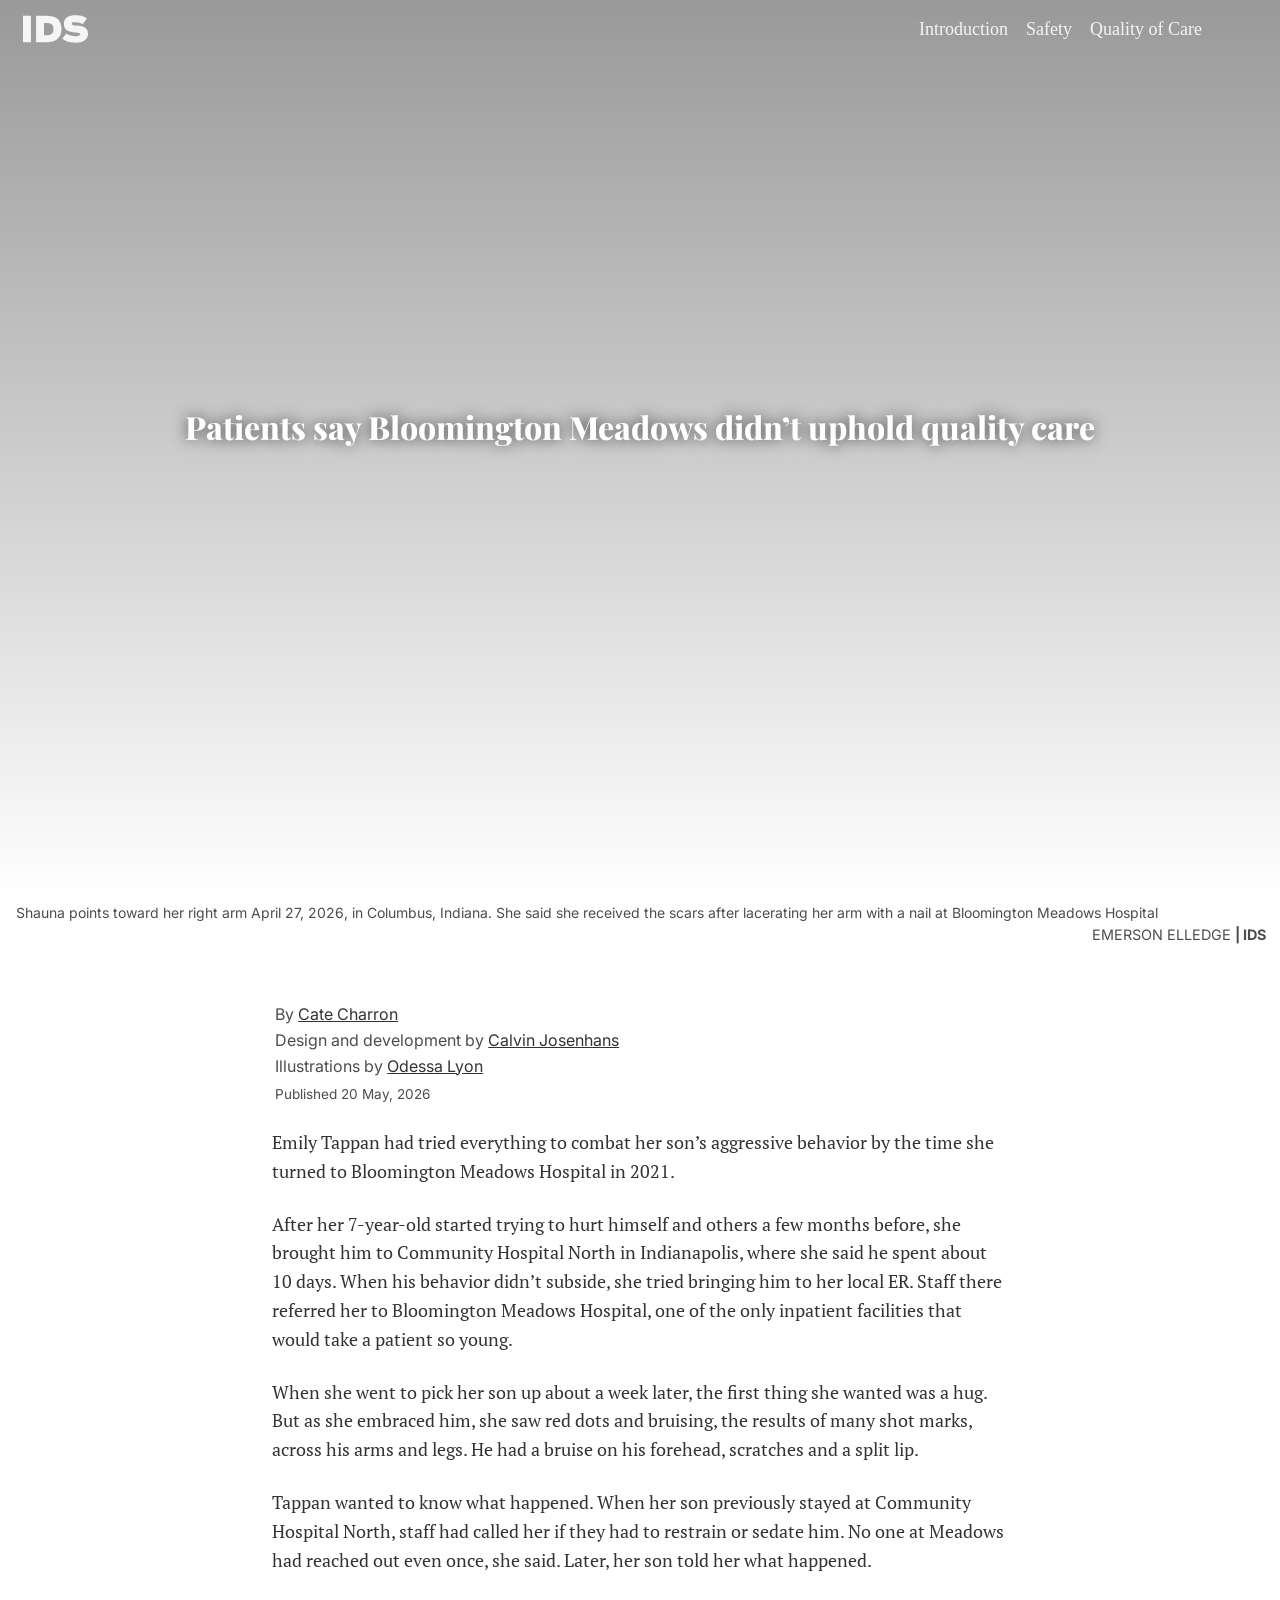
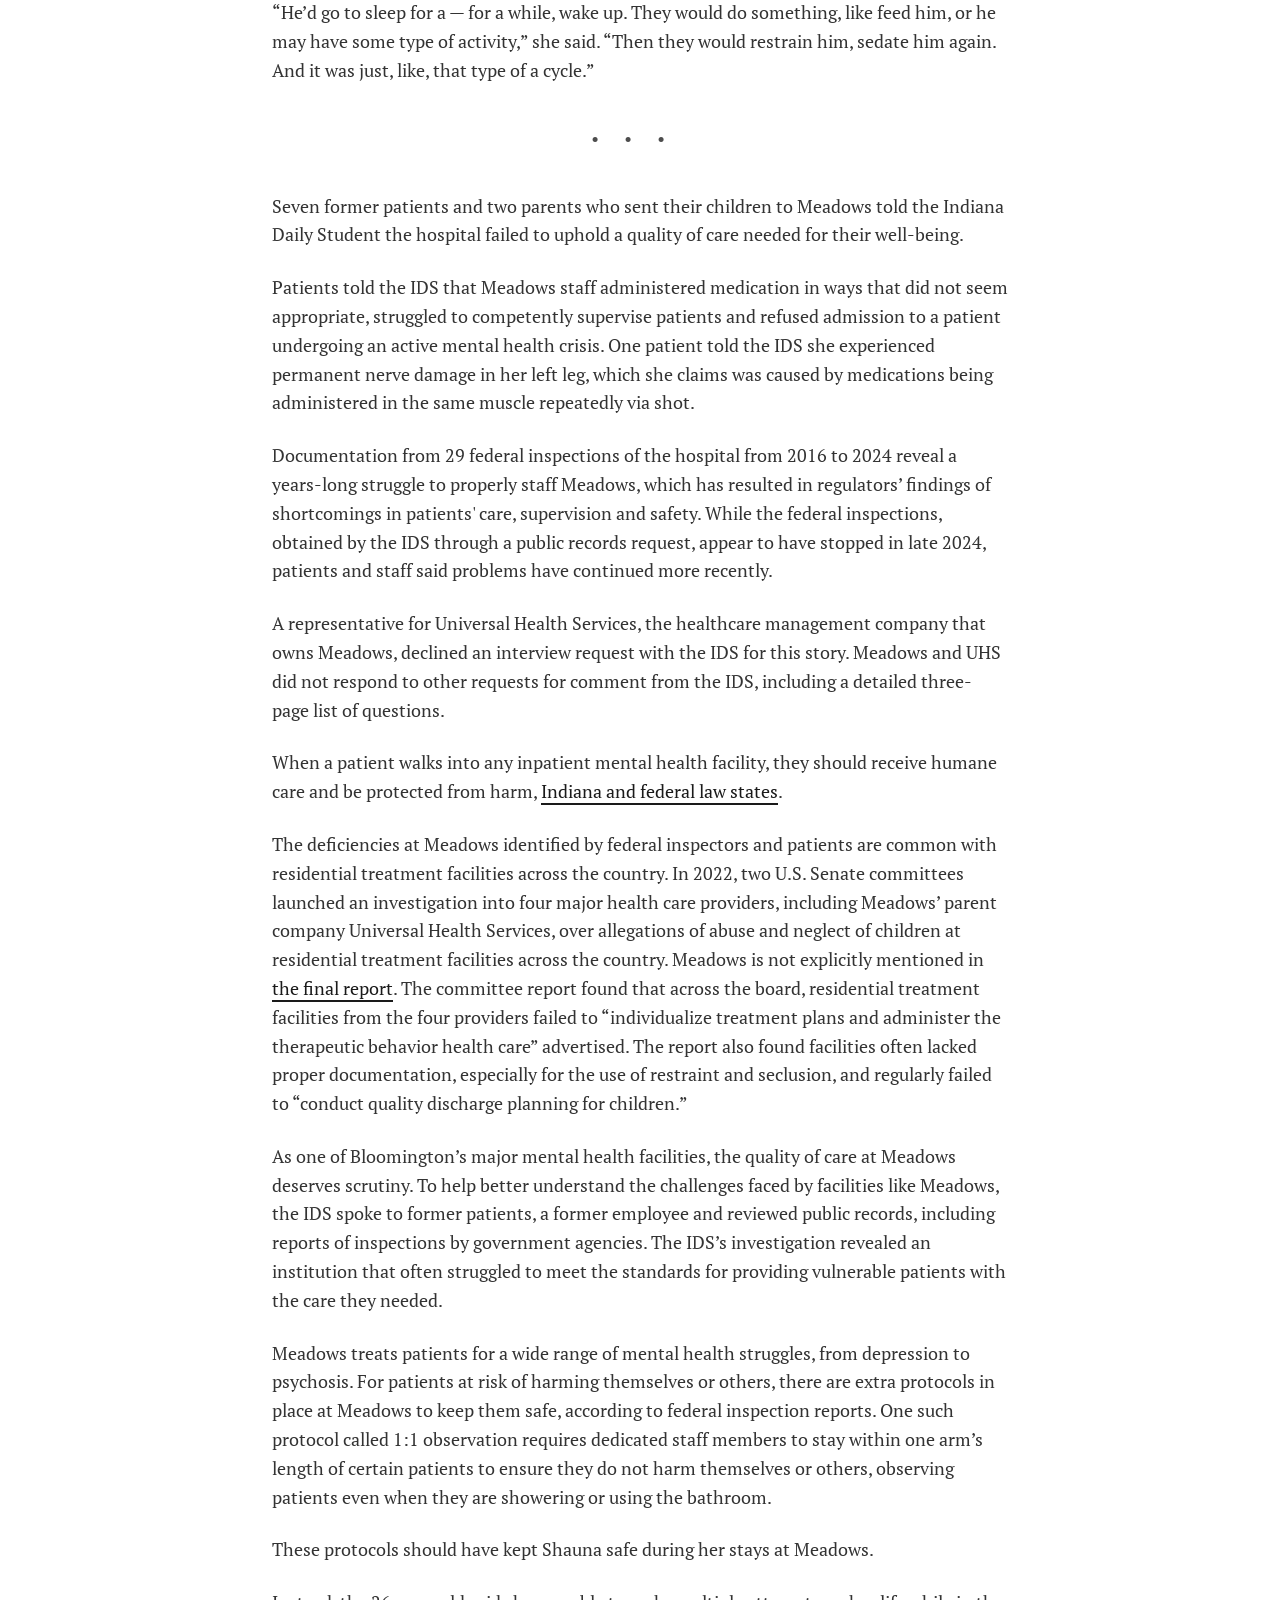
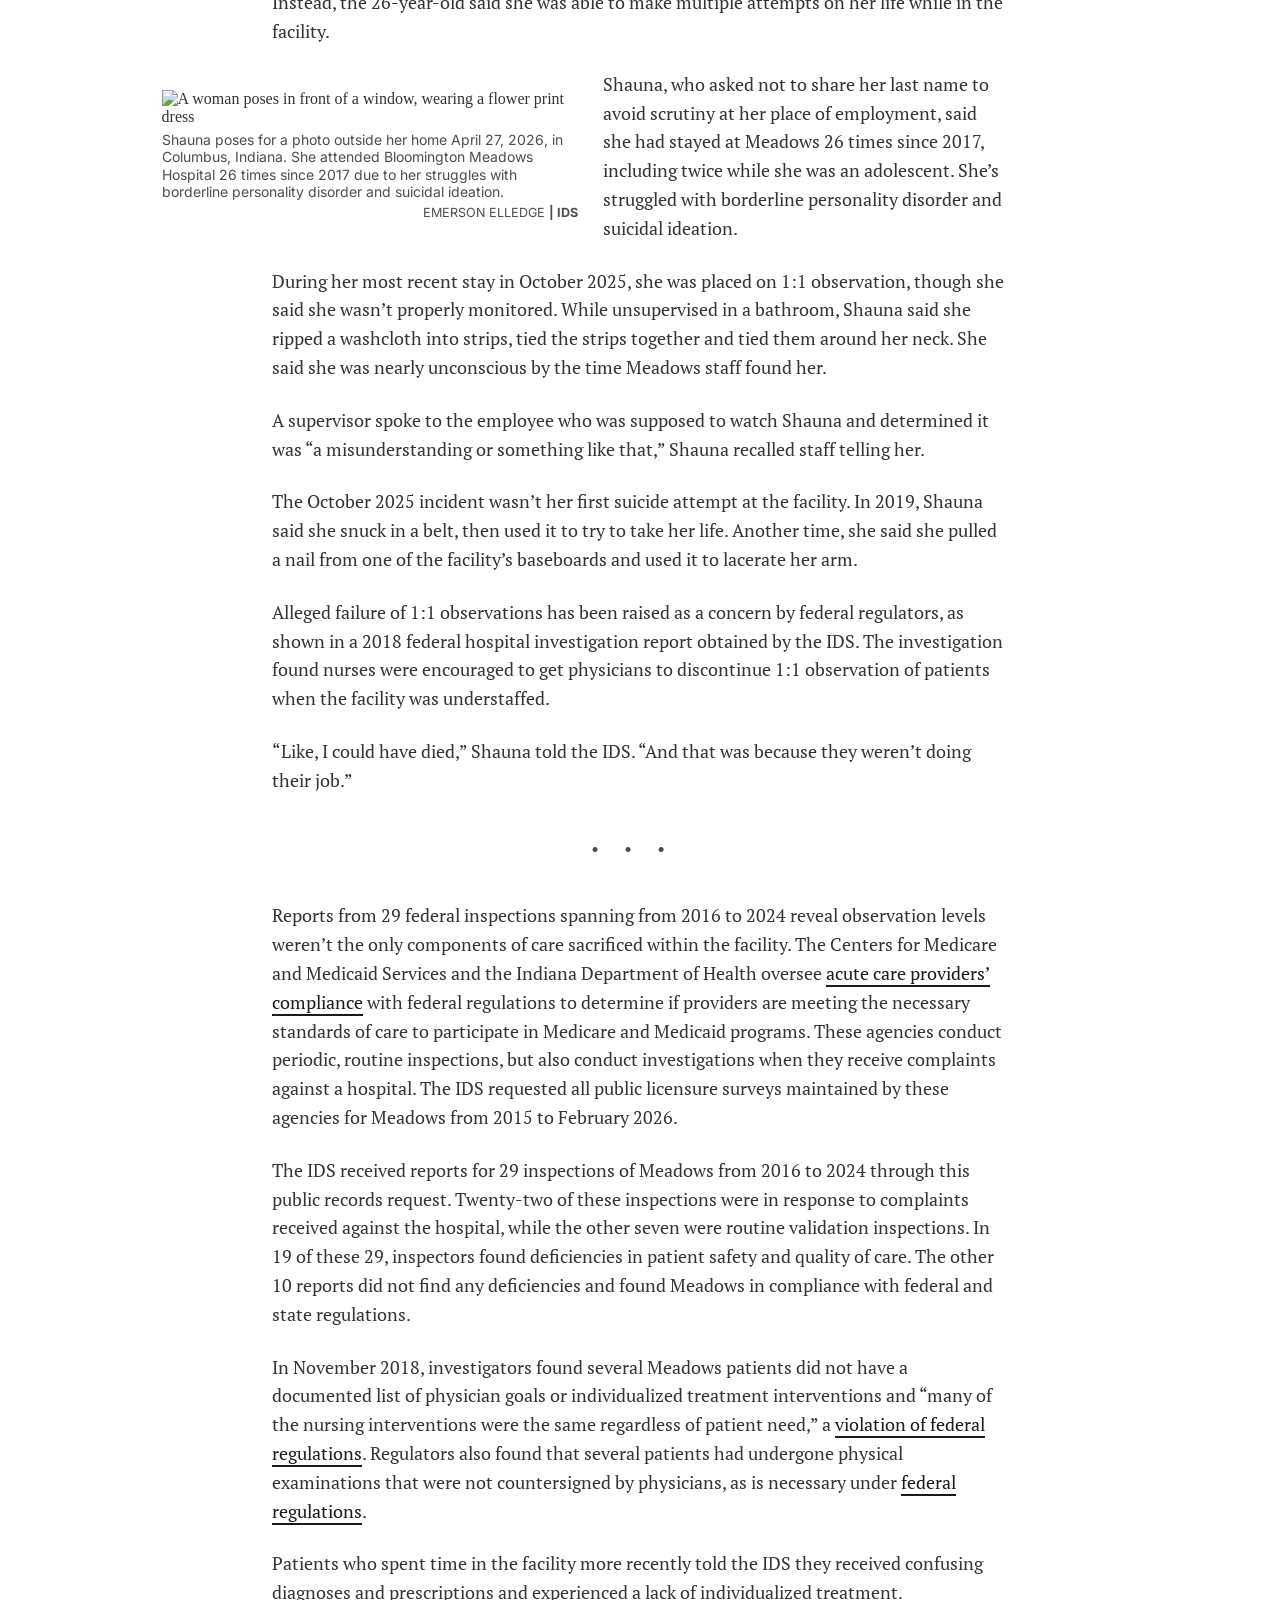
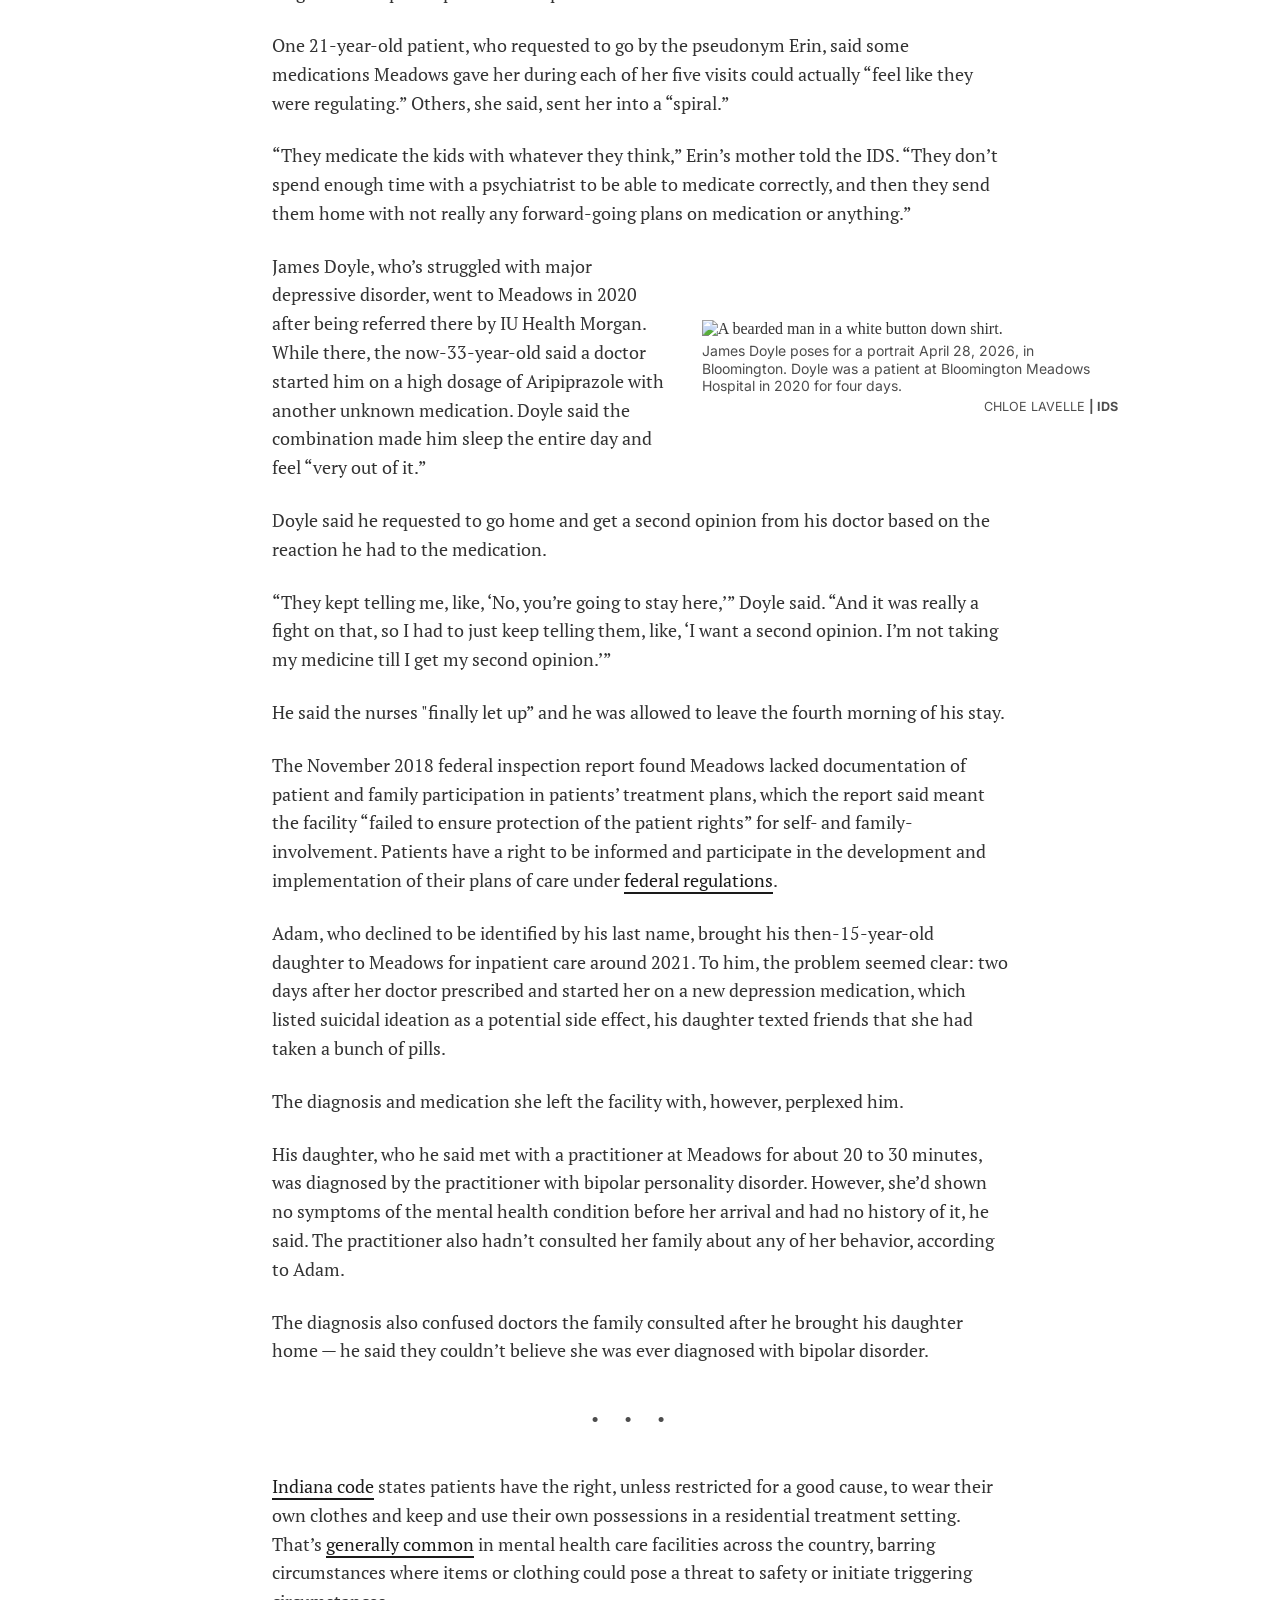
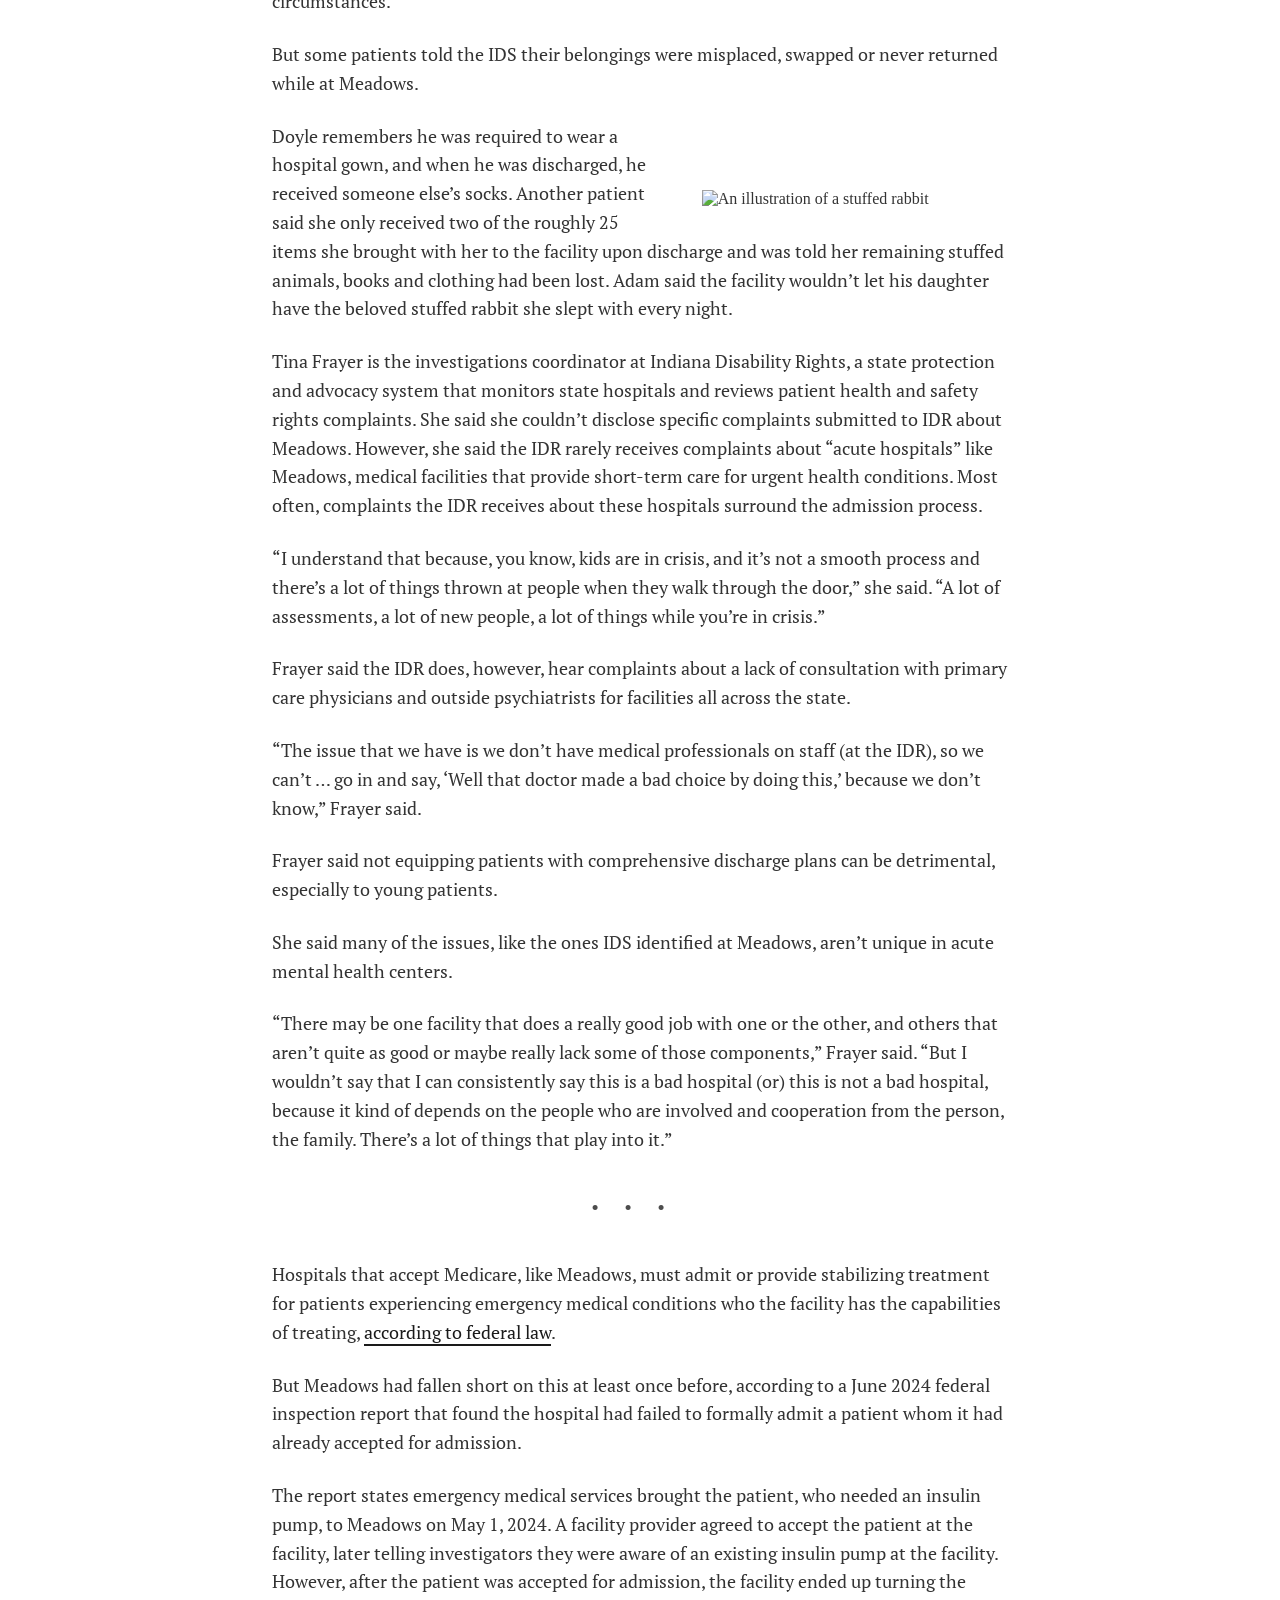
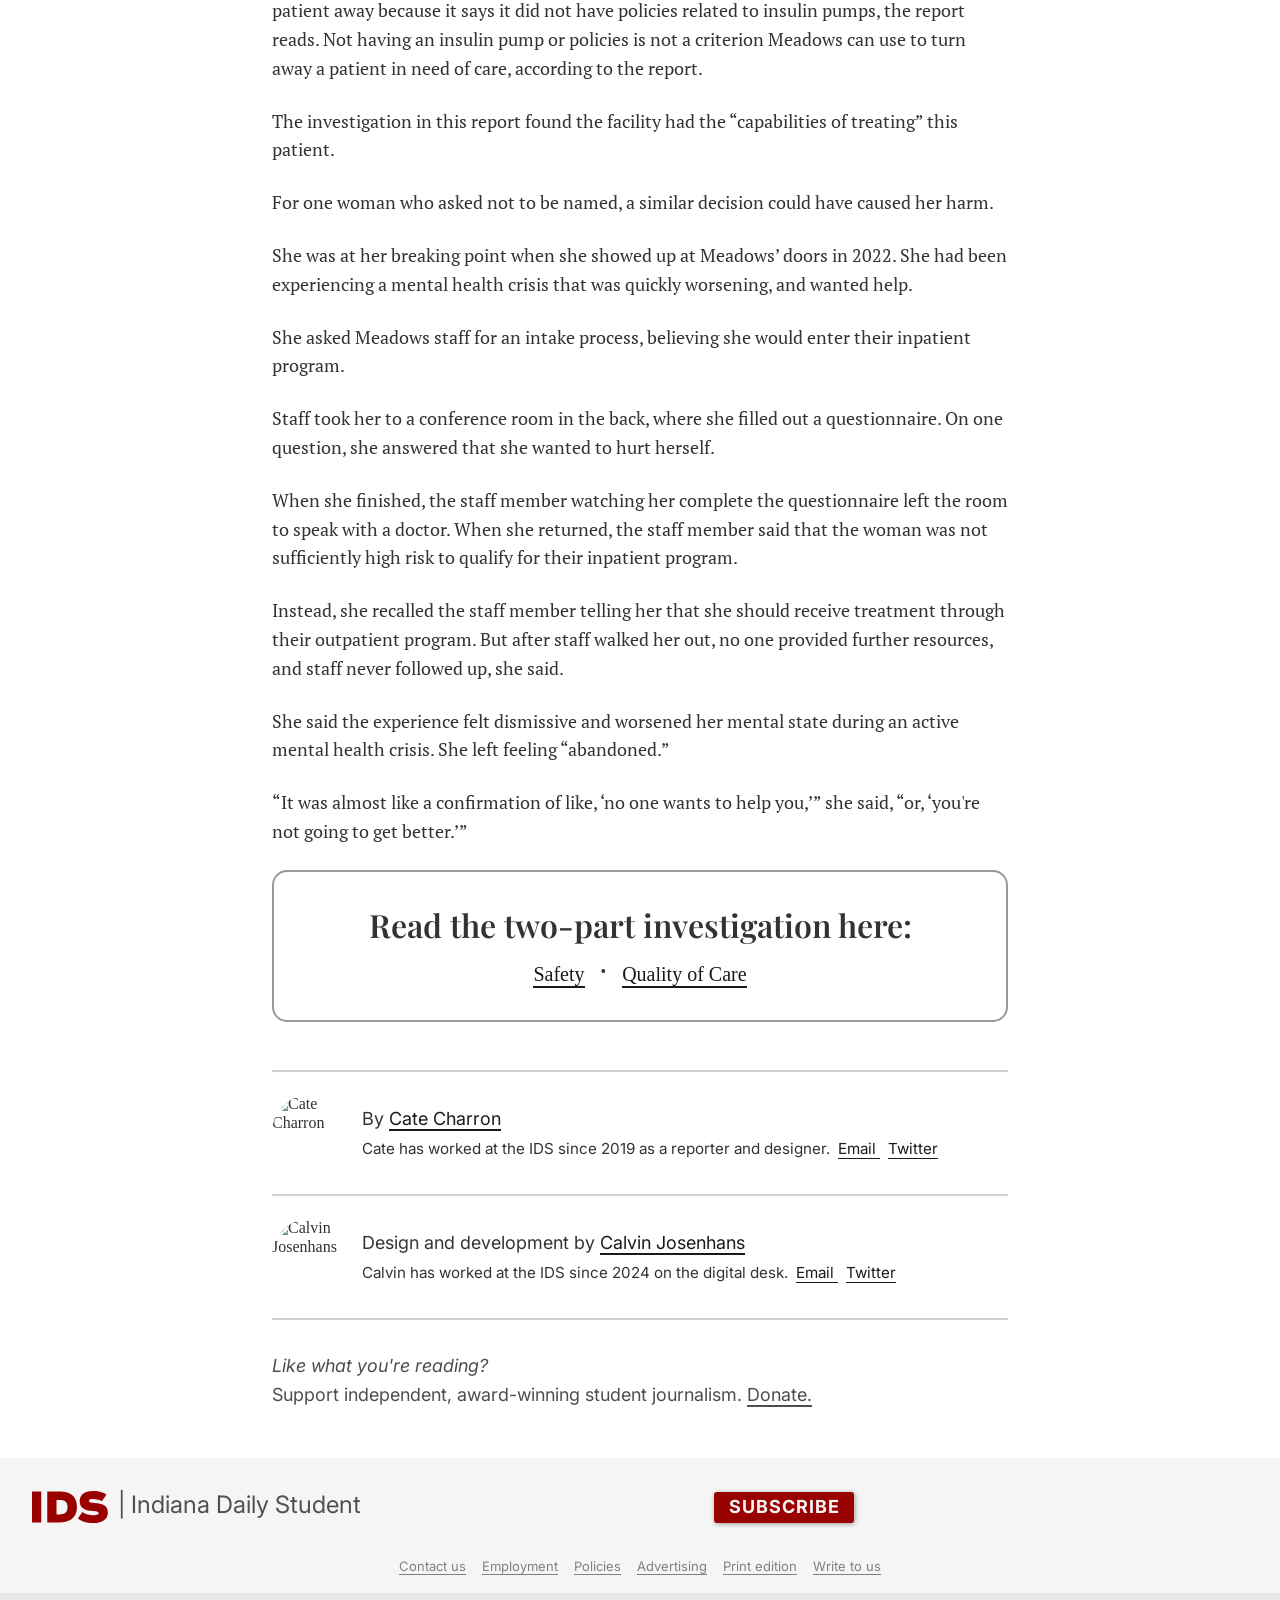
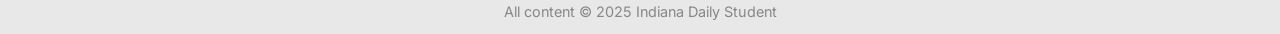
==== quality-of-care.html @ 15177935 "Content in - just some illos left" ====
<!DOCTYPE html>
<html lang="en">
<head>
    <meta charset="UTF-8">
    <meta name="viewport" content="width=device-width, initial-scale=1.0">
    <meta http-equiv="X-UA-Compatible" content="ie=edge">

    <!-- Title (pulls from metadata.json) -->
    <title> Hello</title>

    <!-- favicon -->
    <link rel="SHORTCUT ICON"
        href="https://s3.amazonaws.com/snwceomedia/ids/f07d2fab-1ce4-46fd-b3b3-44a57ab9fb95.sized-1000x1000.jpg">

    <!-- CSS stylesheets -->
    <link rel="stylesheet" href="css/normalize.css"> <!-- normalize — removes default browser styles -->
    <link rel="stylesheet" href="css/ids.css"> <!-- IDS stylesheet — default IDS styles -->
    <link rel="stylesheet" href="css/style.css"> <!-- Local stylesheet — put all your design choices here -->

    <!-- Font Awesome — for the social media icons and hamburger menu icon -->
    <script src="https://kit.fontawesome.com/0218ede635.js" crossorigin="anonymous"></script>

    <!-- SOCIAL CARDS — Make sure to update!! -->
    <meta property="og:url" content="http://specials.idsnews.com/bloomington-meadows-hospital-jeopardize-safety-quality-care" />
    <meta property="og:type" content="article" />
    <meta property="og:title" content="Patients say Bloomington Meadows didn&rsquo;t uphold quality care" /> <!-- TODO: headline -->
    <meta property="og:description" content="Former patients claimed the hospital didn&rsquo;t provide the quality care needed for their well-being." /> <!-- TODO: abstract -->
    <meta property="og:site_name" content="IDS News">
    <meta property="og:image" content="https://s3.amazonaws.com/snwceomedia/ids/0531f217-f642-4c30-b520-2e5e510fbab5.sized-1000x1000.jpg" /> <!-- TODO: link to dominant image -->
    <meta name="twitter:card" content="summary_large_image">
    <meta name="twitter:site" content="@idsnews">
    <meta name="twitter:creator" content="@idsnews">
    <meta name="twitter:title" content="Patients say Bloomington Meadows didn&rsquo;t uphold quality care"> <!-- TODO: headline -->
    <meta name="twitter:description" content="Former patients claimed the hospital didn&rsquo;t provide the quality care needed for their well-being."> <!-- TODO: abstract -->
    <meta name="twitter:image" content="https://s3.amazonaws.com/snwceomedia/ids/0531f217-f642-4c30-b520-2e5e510fbab5.sized-1000x1000.jpg"> <!-- TODO: link to dominant image -->

    <!-- START Ad content: this goes in the head content -->
    <!-- don't mess with this — it will work all on it's own :-) -->
    <script async='async' src='https://www.googletagservices.com/tag/js/gpt.js'></script>
    <script>
        var googletag = googletag || {};
        googletag.cmd = googletag.cmd || [];
    </script>
    <script>
        googletag.cmd.push(function () {
            //all other leaderboards
            var mapping1 = googletag.sizeMapping()
                .addSize([768, 0], [728, 90]) // Desktops and Tablets
                .addSize([0, 0], [320, 50]) // Mobile devices
                .build();
            googletag.defineSlot('/32635621/ids_specials1_leaderboard_728x90', [[728, 90], [320, 50]], 'div-gpt-ad-1512489859064-0').defineSizeMapping(mapping1).addService(googletag.pubads());
            googletag.defineSlot('/32635621/ids_specials2_leaderboard_728x90', [[728, 90], [320, 50]], 'div-gpt-ad-1512489859064-1').defineSizeMapping(mapping1).addService(googletag.pubads());
            googletag.defineSlot('/32635621/ids_specials3_rectangle_300x250', [300, 250], 'div-gpt-ad-1512489859064-2').addService(googletag.pubads());
            googletag.defineSlot('/32635621/ids_specials4_rectangle_300x250', [300, 250], 'div-gpt-ad-1512489859064-3').addService(googletag.pubads());
            googletag.defineSlot('/32635621/ids_specials5_rectangle_300x250', [300, 250], 'div-gpt-ad-1512489859064-4').addService(googletag.pubads());
            googletag.pubads().enableSingleRequest();
            googletag.pubads().collapseEmptyDivs();
            googletag.enableServices();
        });
    </script>

    <style>
        header {
          /* add header image below */
          /* can use a file path before the photo is uploaded to ceo */
          background-image: linear-gradient(rgba(0, 0, 0, 0.4), rgba(0, 0, 0, 0.0)), url('https://s3.amazonaws.com/snwceomedia/ids/0531f217-f642-4c30-b520-2e5e510fbab5.sized-1000x1000.jpg');
          background-repeat: no-repeat;
          background-size: cover;
          /* adjusts image placement, can also be set as percentages (ex. 50% 50%) */
          background-position: center center;
        }
    </style>
</head>

<body>
    <!-- Google Tag Manager -->
    <!-- (also don't have to worry about this at all) -->
    <noscript>
        <iframe src="//www.googletagmanager.com/ns.html?id=GTM-NBJX8F" height="0" width="0"
            style="display:none;visibility:hidden"></iframe>
    </noscript>
    <script src="js/googleTagManager.js"></script>

    <div class="helper"></div>

    <!--Header-->
    <header>

        <!-- Transparent navbar -->
        <nav>
            <ul>
                <li class="logo">
                    <a href="https://www.idsnews.com">
                        <!-- IDS LOGO SVG -->
                        <svg viewBox="0 0 163.17 68.85">
                            <path style="fill:white;" d="M0,67.77V1.08H19.89V67.77Z" />
                            <path style="fill:white;"
                                d="M32.85,67.77V1.08H58.32c19.44,0,38.34,6.21,38.34,33.3,0,26.64-20.07,33.39-39.6,33.39ZM52.74,50.4h5.85c12.06,0,17.91-4.41,17.91-16s-5.67-15.3-18.81-15.3H52.74Z" />
                            <path style="fill:white;"
                                d="M98.82,59l9.54-13.59c6.66,4.59,15.93,7,23.31,7,9.45,0,11.7-2.16,11.7-4.86s-2.7-3.78-12.51-4.59c-14.31-1.17-28.26-4.86-28.26-21.15C102.6,5.67,115.83,0,131,0c15.84,0,24.48,4.05,29.16,7.83l-9.9,14.31c-3.78-2.52-12.33-4.77-19-4.77s-8.73,1.08-8.73,3.69c0,3.24,2.79,4.05,12.69,4.86,14.94,1.26,28,4.14,28,20.7,0,13.5-11.52,22.23-30.87,22.23C114.66,68.85,105.84,64.53,98.82,59Z" />
                        </svg>
                    </a>
                    <span id="slug"></span> <!-- slug auto pulls from metadata.json -->
                </li>
                <li class="toggle">
                    <i class="fas fa-bars fa-lg"></i>
                </li>
                <li class="story-link item">
                    <a href="index.html">
                        Introduction
                    </a>
                </li>
                <li class="story-link item">
                    <a href="safety.html">
                        Safety
                    </a>
                </li>
                <li class="story-link item">
                    <a href="quality-of-care.html">
                        Quality of Care
                    </a>
                </li>
                <li id="socials" class="item">
                    <!-- links generate automatically from metadata.json -->
                </li>
            </ul>
        </nav>

        <!-- Headline, subhed -->
        <!-- feel free to change this up — you don't need it to have data scroll speed, 
        doesn't have to be centered, doesn't have to be 2 lines, etc. (see header options in css directions for more inspo) -->
        <div class="headline-container">
            <h1>Patients say Bloomington Meadows didn&rsquo;t uphold quality care</h1>
            <!-- <h2 data-scroll-speed="3">IU graduate workers begin picketing for union recognition</h2> -->
        </div>

    </header>

    <!-- main article -->
    <main>
        <p class="caption header-caption">Shauna points toward her right arm April 27, 2026, in Columbus, Indiana. She said she received the scars after lacerating her arm with a nail at Bloomington Meadows Hospital</p>
        <p class="credit" style="padding-right: 1em;">Emerson Elledge <b>| IDS</b></p>
        <article>
            <div class="bylines">
                <div id="bylines">
                    <!-- update bylines in metadata.json -->
                </div>
                <!-- TO DO update pub_date in metadata.json -->
                <p id="pubdate"></p>
            </div>
            <div class="story">

<p>Emily Tappan had tried everything to combat her son&rsquo;s aggressive behavior by the time she turned to Bloomington Meadows Hospital in 2021.</p>
<p>After her 7-year-old started trying to hurt himself and others a few months before, she brought him to Community Hospital North in Indianapolis, where she said he spent about 10 days. When his behavior didn&rsquo;t subside, she tried bringing him to her local ER. Staff there referred her to Bloomington Meadows Hospital, one of the only inpatient facilities that would take a patient so young.</p>
<p>When she went to pick her son up about a week later, the first thing she wanted was a hug. But as she embraced him, she saw red dots and bruising, the results of many shot marks, across his arms and legs. He had a bruise on his forehead, scratches and a split lip.</p>
<p>Tappan wanted to know what happened. When her son previously stayed at Community Hospital North, staff had called her if they had to restrain or sedate him. No one at Meadows had reached out even once, she said. Later, her son told her what happened.</p>
<p>&ldquo;He&rsquo;d go to sleep for a &mdash; for a while, wake up. They would do something, like feed him, or he may have some type of activity,&rdquo; she said. &ldquo;Then they would restrain him, sedate him again. And it was just, like, that type of a cycle.&rdquo;</p>
<p class='section-break'>•••</p>
<p>Seven former patients and two parents who sent their children to Meadows told the Indiana Daily Student the hospital failed to uphold a quality of care needed for their well-being.</p>
<p>Patients told the IDS that Meadows staff administered medication in ways that did not seem appropriate, struggled to competently supervise patients and refused admission to a patient undergoing an active mental health crisis. One patient told the IDS she experienced permanent nerve damage in her left leg, which she claims was caused by medications being administered in the same muscle repeatedly via shot.</p>
<p>Documentation from 29 federal inspections of the hospital from 2016 to 2024 reveal a years-long struggle to properly staff Meadows, which has resulted in regulators&rsquo; findings of shortcomings in patients' care, supervision and safety. While the federal inspections, obtained by the IDS through a public records request, appear to have stopped in late 2024, patients and staff said problems have continued more recently.</p>
<p>A representative for Universal Health Services, the healthcare management company that owns Meadows, declined an interview request with the IDS for this story. Meadows and UHS did not respond to other requests for comment from the IDS, including a detailed three-page list of questions.</p>
<p>When a patient walks into any inpatient mental health facility, they should receive humane care and be protected from harm, 
    <a href="https://www.in.gov/idr/files/IDR108-PurpleBook-2017-09-25-V05-Small.pdf" target="_blank">
    Indiana and federal law states</a>.</p>
<p>The deficiencies at Meadows identified by federal inspectors and patients are common with residential treatment facilities across the country. In 2022, two U.S. Senate committees launched an investigation into four major health care providers, including Meadows&rsquo; parent company Universal Health Services, over allegations of abuse and neglect of children at residential treatment facilities across the country. Meadows is not explicitly mentioned in 
    <a href="https://www.finance.senate.gov/imo/media/doc/rtf_report_warehouses_of_neglect.pdf" target="_blank">
    the final report</a>. The committee report found that across the board, residential treatment facilities from the four providers failed to &ldquo;individualize treatment plans and administer the therapeutic behavior health care&rdquo; advertised. The report also found facilities often lacked proper documentation, especially for the use of restraint and seclusion, and regularly failed to &ldquo;conduct quality discharge planning for children.&rdquo;</p>
<p>As one of Bloomington&rsquo;s major mental health facilities, the quality of care at Meadows deserves scrutiny. To help better understand the challenges faced by facilities like Meadows, the IDS spoke to former patients, a former employee and reviewed public records, including reports of inspections by government agencies. The IDS&rsquo;s investigation revealed an institution that often struggled to meet the standards for providing vulnerable patients with the care they needed.</p>
<p>Meadows treats patients for a wide range of mental health struggles, from depression to psychosis. For patients at risk of harming themselves or others, there are extra protocols in place at Meadows to keep them safe, according to federal inspection reports. One such protocol called 1:1 observation requires dedicated staff members to stay within one arm&rsquo;s length of certain patients to ensure they do not harm themselves or others, observing patients even when they are showering or using the bathroom.</p>
<p>These protocols should have kept Shauna safe during her stays at Meadows.</p>
<p>Instead, the 26-year-old said she was able to make multiple attempts on her life while in the facility.</p>
<figure class="wide-left">
    <img src="https://s3.amazonaws.com/snwceomedia/ids/ae743b2c-c640-4511-8b9e-bad078f2a76e.sized-1000x1000.jpg" alt="A woman poses in front of a window, wearing a flower print dress">
    <figcaption>Shauna poses for a photo outside her home April 27, 2026, in Columbus, Indiana. She attended Bloomington Meadows Hospital 26 times since 2017 due to her struggles with borderline personality disorder and suicidal ideation.
        <p class="credit">Emerson Elledge <b>| IDS</b></p>
    </figcaption>
</figure>

<p>Shauna, who asked not to share her last name to avoid scrutiny at her place of employment, said she had stayed at Meadows 26 times since 2017, including twice while she was an adolescent. She&rsquo;s struggled with borderline personality disorder and suicidal ideation.</p>
<p>During her most recent stay in October 2025, she was placed on 1:1 observation, though she said she wasn&rsquo;t properly monitored. While unsupervised in a bathroom, Shauna said she ripped a washcloth into strips, tied the strips together and tied them around her neck. She said she was nearly unconscious by the time Meadows staff found her.</p>
<p>A supervisor spoke to the employee who was supposed to watch Shauna and determined it was &ldquo;a misunderstanding or something like that,&rdquo; Shauna recalled staff telling her.</p>
<p>The October 2025 incident wasn&rsquo;t her first suicide attempt at the facility. In 2019, Shauna said she snuck in a belt, then used it to try to take her life. Another time, she said she pulled a nail from one of the facility&rsquo;s baseboards and used it to lacerate her arm.</p>
<p>Alleged failure of 1:1 observations has been raised as a concern by federal regulators, as shown in a 2018 federal hospital investigation report obtained by the IDS. The investigation found nurses were encouraged to get physicians to discontinue 1:1 observation of patients when the facility was understaffed.</p>
<p>&ldquo;Like, I could have died,&rdquo; Shauna told the IDS. &ldquo;And that was because they weren&rsquo;t doing their job.&rdquo;</p>
<p class='section-break'>•••</p>
<p>Reports from 29 federal inspections spanning from 2016 to 2024 reveal observation levels weren&rsquo;t the only components of care sacrificed within the facility. The Centers for Medicare and Medicaid Services and the Indiana Department of Health oversee 
    <a href="https://www.cms.gov/medicare/health-safety-standards/quality-safety-oversight-general-information" target="_blank">
    acute care providers&rsquo; compliance</a> with federal regulations to determine if providers are meeting the necessary standards of care to participate in Medicare and Medicaid programs. These agencies conduct periodic, routine inspections, but also conduct investigations when they receive complaints against a hospital. The IDS requested all public licensure surveys maintained by these agencies for Meadows from 2015 to February 2026.</p>
<p>The IDS received reports for 29 inspections of Meadows from 2016 to 2024 through this public records request. Twenty-two of these inspections were in response to complaints received against the hospital, while the other seven were routine validation inspections. In 19 of these 29, inspectors found deficiencies in patient safety and quality of care. The other 10 reports did not find any deficiencies and found Meadows in compliance with federal and state regulations.</p>
<p>In November 2018, investigators found several Meadows patients did not have a documented list of physician goals or individualized treatment interventions and &ldquo;many of the nursing interventions were the same regardless of patient need,&rdquo; a 
    <a href="https://www.ecfr.gov/current/title-42/chapter-IV/subchapter-G/part-482/subpart-E/section-482.61" target="_blank">
    violation of federal regulations</a>. Regulators also found that several patients had undergone physical examinations that were not countersigned by physicians, as is necessary under 
    <a href="https://www.ecfr.gov/current/title-42/chapter-IV/subchapter-G/part-482/subpart-E/section-482.62" target="_blank">
    federal regulations</a>.</p>
<p>Patients who spent time in the facility more recently told the IDS they received confusing diagnoses and prescriptions and experienced a lack of individualized treatment.</p>
<p>One 21-year-old patient, who requested to go by the pseudonym Erin, said some medications Meadows gave her during each of her five visits could actually &ldquo;feel like they were regulating.&rdquo; Others, she said, sent her into a &ldquo;spiral.&rdquo;</p>
<p>&ldquo;They medicate the kids with whatever they think,&rdquo; Erin&rsquo;s mother told the IDS. &ldquo;They don&rsquo;t spend enough time with a psychiatrist to be able to medicate correctly, and then they send them home with not really any forward-going plans on medication or anything.&rdquo;</p>

<figure class="wide-right">
    <img src="https://s3.amazonaws.com/snwceomedia/ids/c12ea600-476d-48fb-88fd-122a3ab26b75.sized-1000x1000.jpg" alt="A bearded man in a white button down shirt.">
    <figcaption>James Doyle poses for a portrait April 28, 2026, in Bloomington. Doyle was a patient at Bloomington Meadows Hospital in 2020 for four days.
        <p class="credit">Chloe LaVelle <b>| IDS</b></p>
    </figcaption>
</figure>
<p>James Doyle, who&rsquo;s struggled with major depressive disorder, went to Meadows in 2020 after being referred there by IU Health Morgan. While there, the now-33-year-old said a doctor started him on a high dosage of Aripiprazole with another unknown medication. Doyle said the combination made him sleep the entire day and feel &ldquo;very out of it.&rdquo;</p>
<p>Doyle said he requested to go home and get a second opinion from his doctor based on the reaction he had to the medication.</p>
<p>&ldquo;They kept telling me, like, &lsquo;No, you&rsquo;re going to stay here,&rsquo;&rdquo; Doyle said. &ldquo;And it was really a fight on that, so I had to just keep telling them, like, &lsquo;I want a second opinion. I&rsquo;m not taking my medicine till I get my second opinion.&rsquo;&rdquo;</p>
<p>He said the nurses "finally let up&rdquo; and he was allowed to leave the fourth morning of his stay.</p>
<p>The November 2018 federal inspection report found Meadows lacked documentation of patient and family participation in patients&rsquo; treatment plans, which the report said meant the facility &ldquo;failed to ensure protection of the patient rights&rdquo; for self- and family- involvement. Patients have a right to be informed and participate in the development and implementation of their plans of care 
    under <a href="https://www.ecfr.gov/current/title-42/chapter-IV/subchapter-G/part-482/subpart-B/section-482.13" target="_blank">
    federal regulations</a>.</p>
<p>Adam, who declined to be identified by his last name, brought his then-15-year-old daughter to Meadows for inpatient care around 2021. To him, the problem seemed clear: two days after her doctor prescribed and started her on a new depression medication, which listed suicidal ideation as a potential side effect, his daughter texted friends that she had taken a bunch of pills.</p>
<p>The diagnosis and medication she left the facility with, however, perplexed him.</p>
<p>His daughter, who he said met with a practitioner at Meadows for about 20 to 30 minutes, was diagnosed by the practitioner with bipolar personality disorder. However, she&rsquo;d shown no symptoms of the mental health condition before her arrival and had no history of it, he said. The practitioner also hadn&rsquo;t consulted her family about any of her behavior, according to Adam.</p>
<p>The diagnosis also confused doctors the family consulted after he brought his daughter home &mdash; he said they couldn&rsquo;t believe she was ever diagnosed with bipolar disorder.</p>
<p class='section-break'>•••</p>
<p>
    <a href="https://law.justia.com/codes/indiana/title-12/article-27/chapter-3/section-12-27-3-3/" target="_blank">
    Indiana code</a> states patients have the right, unless restricted for a good cause, to wear their own clothes and keep and use their own possessions in a residential treatment setting. That&rsquo;s 
    <a href="https://www.psychiatry.org/getattachment/ffaa1a4a-e220-4bfe-9011-f945349545dd/Resource-Document-on-Approaches-to-Address-Patient-Access.pdf?utm_source=chatgpt.com"
    target="_blank">
    generally common</a> in mental health care facilities across the country, barring circumstances where items or clothing could pose a threat to safety or initiate triggering circumstances.</p>
<p>But some patients told the IDS their belongings were misplaced, swapped or never returned while at Meadows.</p>
<figure class="wide-right">
<img src="https://s3.amazonaws.com/snwceomedia/ids/b82dbad4-42b3-497f-9102-af30a78f7bc3.sized-1000x1000.png" alt="An illustration of a stuffed rabbit">

</figure>
<p>Doyle remembers he was required to wear a hospital gown, and when he was discharged, he received someone else&rsquo;s socks. Another patient said she only received two of the roughly 25 items she brought with her to the facility upon discharge and was told her remaining stuffed animals, books and clothing had been lost. Adam said the facility wouldn&rsquo;t let his daughter have the beloved stuffed rabbit she slept with every night.</p>
<p>Tina Frayer is the investigations coordinator at Indiana Disability Rights, a state protection and advocacy system that monitors state hospitals and reviews patient health and safety rights complaints. She said she couldn&rsquo;t disclose specific complaints submitted to IDR about Meadows. However, she said the IDR rarely receives complaints about &ldquo;acute hospitals&rdquo; like Meadows, medical facilities that provide short-term care for urgent health conditions. Most often, complaints the IDR receives about these hospitals surround the admission process.</p>
<p>&ldquo;I understand that because, you know, kids are in crisis, and it&rsquo;s not a smooth process and there&rsquo;s a lot of things thrown at people when they walk through the door,&rdquo; she said. &ldquo;A lot of assessments, a lot of new people, a lot of things while you&rsquo;re in crisis.&rdquo;</p>
<p>Frayer said the IDR does, however, hear complaints about a lack of consultation with primary care physicians and outside psychiatrists for facilities all across the state.</p>
<p>&ldquo;The issue that we have is we don&rsquo;t have medical professionals on staff (at the IDR), so we can&rsquo;t … go in and say, &lsquo;Well that doctor made a bad choice by doing this,&rsquo; because we don&rsquo;t know,&rdquo; Frayer said.</p>
<p>Frayer said not equipping patients with comprehensive discharge plans can be detrimental, especially to young patients.</p>
<p>She said many of the issues, like the ones IDS identified at Meadows, aren&rsquo;t unique in acute mental health centers.</p>
<p>&ldquo;There may be one facility that does a really good job with one or the other, and others that aren&rsquo;t quite as good or maybe really lack some of those components,&rdquo; Frayer said. &ldquo;But I wouldn&rsquo;t say that I can consistently say this is a bad hospital (or) this is not a bad hospital, because it kind of depends on the people who are involved and cooperation from the person, the family. There&rsquo;s a lot of things that play into it.&rdquo;</p>
<p class='section-break'>•••</p>
<p>Hospitals that accept Medicare, like Meadows, must admit or provide stabilizing treatment for patients experiencing emergency medical conditions who the facility has the capabilities of treating, 
    <a href="https://www.ecfr.gov/current/title-42/chapter-IV/subchapter-G/part-489/subpart-B/section-489.24"
    target="_blank">
    according to federal law</a>.</p>
<p>But Meadows had fallen short on this at least once before, according to a June 2024 federal inspection report that found the hospital had failed to formally admit a patient whom it had already accepted for admission.</p>
<p>The report states emergency medical services brought the patient, who needed an insulin pump, to Meadows on May 1, 2024. A facility provider agreed to accept the patient at the facility, later telling investigators they were aware of an existing insulin pump at the facility. However, after the patient was accepted for admission, the facility ended up turning the patient away because it says it did not have policies related to insulin pumps, the report reads. Not having an insulin pump or policies is not a criterion Meadows can use to turn away a patient in need of care, according to the report.</p>
<p>The investigation in this report found the facility had the &ldquo;capabilities of treating&rdquo; this patient.</p>
<p>For one woman who asked not to be named, a similar decision could have caused her harm.</p>
<p>She was at her breaking point when she showed up at Meadows&rsquo; doors in 2022. She had been experiencing a mental health crisis that was quickly worsening, and wanted help.</p>
<p>She asked Meadows staff for an intake process, believing she would enter their inpatient program.</p>
<p>Staff took her to a conference room in the back, where she filled out a questionnaire. On one question, she answered that she wanted to hurt herself.</p>
<p>When she finished, the staff member watching her complete the questionnaire left the room to speak with a doctor. When she returned, the staff member said that the woman was not sufficiently high risk to qualify for their inpatient program.</p>
<p>Instead, she recalled the staff member telling her that she should receive treatment through their outpatient program. But after staff walked her out, no one provided further resources, and staff never followed up, she said.</p>
<p>She said the experience felt dismissive and worsened her mental state during an active mental health crisis. She left feeling &ldquo;abandoned.&rdquo;</p>
<p>&ldquo;It was almost like a confirmation of like, &lsquo;no one wants to help you,&rsquo;&rdquo; she said, &ldquo;or, &lsquo;you're not going to get better.&rsquo;&rdquo;</p>



                <div class="story-parts">
                    <h3>Read the two-part investigation here:</h3>
                    <div class="story-nav-links">
                        <a href="./safety.html">Safety</a>
                        &bull;
                        <a href="./quality-of-care.html">Quality of Care</a>
                    </div>
                </div>

                <!-- small bios -->
                <div class="author-bios">
                    <!-- update bios in metadata.json -->
                    <!-- delete this div if you don't want them to show up -->
                </div>

                <p class="donate">
                    <em>Like what you're reading?</em><br>
                    Support independent, award-winning student journalism.
                    <a href="https://www.idsnews.com/page/donate" target="_blank">Donate.</a>
                </p>
            </div>
        </article>

    </main>

    <footer>

        <div class="footer-row">
            <!-- IDS LOGO SVG -->
            <div class="logo">
                <a href="https://idsnews.com">
                    <svg viewBox="0 0 163.17 68.85">
                        <path style="fill:#990000;" d="M0,67.77V1.08H19.89V67.77Z" />
                        <path style="fill:#990000;"
                            d="M32.85,67.77V1.08H58.32c19.44,0,38.34,6.21,38.34,33.3,0,26.64-20.07,33.39-39.6,33.39ZM52.74,50.4h5.85c12.06,0,17.91-4.41,17.91-16s-5.67-15.3-18.81-15.3H52.74Z" />
                        <path style="fill:#990000;"
                            d="M98.82,59l9.54-13.59c6.66,4.59,15.93,7,23.31,7,9.45,0,11.7-2.16,11.7-4.86s-2.7-3.78-12.51-4.59c-14.31-1.17-28.26-4.86-28.26-21.15C102.6,5.67,115.83,0,131,0c15.84,0,24.48,4.05,29.16,7.83l-9.9,14.31c-3.78-2.52-12.33-4.77-19-4.77s-8.73,1.08-8.73,3.69c0,3.24,2.79,4.05,12.69,4.86,14.94,1.26,28,4.14,28,20.7,0,13.5-11.52,22.23-30.87,22.23C114.66,68.85,105.84,64.53,98.82,59Z" />
                    </svg>
                    <span class="show-desktop"> | Indiana Daily Student</span>
                </a>
            </div>
            <a class="subscribe show-desktop" href="https://www.idsnews.com/page/newsletters" target="_blank">
                SUBSCRIBE
            </a>
            <div class="socials">
                <a href="https://www.facebook.com/idsnews" target="_blank"><i class="fab fa-facebook"></i></a>
                <a href="https://twitter.com/idsnews" target="_blank"><i class="fab fa-twitter"></i></a>
                <a href="https://www.instagram.com/idsnews/" target="_blank"><i class="fab fa-instagram"></i></a>
                <a href="https://open.spotify.com/show/4Dq0KFTxDssQSioraHBW0j"
                    target="_blank"><i class="fab fa-spotify"></i></a>
            </div>
        </div>
        <div class="links">
            <p><a href="https://www.idsnews.com/page/contact" target="_blank">Contact us</a></p>
            <p><a href="https://www.idsnews.com/page/employment" target="_blank">Employment</a></p>
            <p><a href="https://www.idsnews.com/page/policies" target="_blank">Policies</a></p>
            <p><a href="https://s3.amazonaws.com/snwceomedia/ids/45e13f9c-6411-4947-8db6-2bf00b0e8d93.original.pdf"
                    target="_blank">Advertising</a></p>
            <p><a href="https://issuu.com/idsnews" target="_blank">Print edition</a></p>
            <p><a href="https://www.idsnews.com/page/contact" target="_blank">Write to us</a></p>
        </div>
        <p class="copyright"><small>All content &copy; 2025 Indiana Daily Student</small></p>
    </footer>

    <!-- Jquery cdn — used to set data scroll speed (set in ids.js file) -->
    <script src="https://ajax.googleapis.com/ajax/libs/jquery/3.5.1/jquery.min.js"></script>
    <script src="js/ads.js"></script>
    <script src="js/ids.js"></script>
    <script>
        const data = {
    "url": "bloomington-meadows-hospital-jeopardize-safety-quality-care",
    "slug": "",
    "headline": "Patients say Bloomington Meadows didn&rsquo;t uphold quality care",
    "title": "Buildout Template",
    "bylines": {
        "By": {
            "name": "Cate Charron",
            "email": "catchar@iu.edu",
            "twitter": "catcharron",
            "pfp": "https://pbs.twimg.com/profile_images/1499562155896619014/CUD2EvuV_400x400.jpg",
            "bio": "Cate has worked at the IDS since 2019 as a reporter and designer."
        },
        "Design and development by": {
            "name": "Calvin Josenhans",
            "email": "cjosenha@iu.edu",
            "twitter": "CalvinJosenhans",
            "pfp": "https://s3.amazonaws.com/snwceomedia/ids/13acda73-a88b-4fb5-bb21-8a4342e8a14c.original.jpg",
            "bio": "Calvin has worked at the IDS since 2024 on the digital desk."
        },
        "Illustrations by": {
            "name": "Odessa Lyon",
            "email": "oolyon@iu.edu",
            // "twitter": "vivrao"
        }
    }
}

    </script>
    <script src="js/metadata.js"></script>
</body>

</html>
---- css/ids.css ----
/*
    IDS CSS STYLES
    These are the default styles for an IDS buildout.
    It includes navigation, typography, spacing, colors, photo placement, etc.
    Any css styles specific to your story's layout should be changed in the style.css file!
    ********** DON'T CHANGE STYLES HERE — CHANGE STYLE.CSS FILE **********
*/

/* import IDS fonts from Google fonts  */
@import url('https://fonts.googleapis.com/css2?family=Source+Sans+Pro:ital,wght@0,200;0,400;0,600;0,900;1,200;1,400;1,600;1,900&display=swap');
@import url('https://fonts.googleapis.com/css2?family=PT+Serif:ital,wght@0,400;0,700;1,400;1,700&display=swap');
@import url('https://fonts.googleapis.com/css2?family=Inter:wght@100;200;300;400;500;600;700;800;900&display=swap');
@import url('https://fonts.googleapis.com/css2?family=Playfair+Display:ital,wght@0,400;0,500;0,600;0,700;0,800;0,900;1,400;1,500;1,600;1,700;1,800;1,900&display=swap');

/* natural box model */
html {
    box-sizing: border-box;
}

*,
*:before,
*:after {
    box-sizing: inherit;
}

.ad-code {
    text-align: center;
}

/* UTILITIES */
/* hides an element on screen, but not from screen readers */
.sr-only {
    position: absolute;
    width: 1px;
    height: 1px;
    padding: 0;
    margin: -1px;
    overflow: hidden;
    clip: rect(0, 0, 0, 0);
    border: 0;
}

/* COLORS */
/* Use color variables so it's easier to change colors later */
/* Will create a warning in the W3C CSS validator */
/* Ignore that - CSS variables are fine to use */
:root {
    --footer: #EDEBEB;

    /* breakpoints */
    --small: 480px;
    --medium: 768px;
    --large: 1024px;

    /* nav height */
    --nav-height: 57.422px;

    /* colors */
    --idsred: #990000;
    --offblack: rgb(24, 24, 24);
    --gray05: rgb(242, 242, 242);
    --gray10: rgb(230, 230, 230);
    --gray15: rgb(218, 218, 218);
    --gray20: rgb(204, 204, 204);
    --gray30: rgb(179, 179, 179);
    --gray40: rgb(153, 153, 153);
    --gray50: rgb(128, 128, 128);
    --gray60: rgb(102, 102, 102);
    --gray70: rgb(77, 77, 77);
    --gray80: rgb(51, 51, 51);
    --gray90: rgb(26, 26, 26);

    /* widths */
    --width-xxl: 1600px;
    --width-xl: 1280px;
    --width-lg: 992px;
    --width-md: 672px;
    --width-sm: 336px;
    --width-xs: 192px;

    /* padding/margin variables */
    --xxs: 4px;
    --xs: 8px;
    --sm: 16px;
    --md: 24px;
    --lg: 32px;
    --xl: 48px;
    --xxl: 64px;
}

/*
    TYPOGRAPHY
*/

/* fonts */
h1,
h2,
h3 {
    font-family: 'Playfair Display', 'Times New Roman', serif;
}

h4,
.ad,
.ad-caption,
.bylines p,
footer p,
#methodology p,
.related span,
.attribute,
.bio p,
.dropcap:first-letter,
li.logo,
.logo,
footer a.subscribe,
.donate,
figcaption,
p.caption,
p.credit,
span.caption,
p.copyright {
    font-family: 'Inter', sans-serif;
    font-weight: 400;
}

p {
    font-family: 'PT Serif', sans-serif;
}

.quote {
    font-family: 'Libre Bodoni', serif;
}

/* color */
body {
    color: var(--gray80);
}

#methodology p {
    font-size: 14px;
    margin-top: 0.75em;
    margin-bottom: 0.5em;
}

h1,
h2 {
    text-align: center;
    margin: 0 auto;
    max-width: 80%;
    color: white;
    font-weight: 800;
}

h1 {
    /* first headline */
    padding: var(--xxs) 0 0.75em;
    font-size: 32px;
}

h2 {
    /* second headline */
    font-size: 40px;
}

h3 {
    /* section header */
    font-size: 36px;
    line-height: 42px;
    margin: 1.4em 0 0.55em;
    font-weight: 600;
}

h4 {
    /* video headline/methodology subheadline */
    font-weight: 600;
    font-size: 18px;
}

p {
    /* body copy */
    font-size: 18px;
    line-height: 1.6;
    margin-bottom: var(--md);
}

figcaption,
p.caption,
p.credit {
    color: var(--gray70);
}

.bylines p {
    /* bylines */
    font-size: 16px;
    line-height: 1.4;
    margin: 0.2em;
    color: var(--gray70);
}

.related {
    padding: var(--md) 0;
    margin-top: 0;
    /* font-size: 0.95em; */
}

.related span {
    font-weight: bold;
}

.dropcap:first-letter {
    /* drop cap */
    font-weight: 700;
    float: left;
    font-size: 4.0em;
    line-height: 0.65;
    margin: 0.04em 0.1em 0 0;
    color: var(--darkgray);
}

.section-break {
    /* ••• */
    color: var(--gray70);
    padding-top: 15px;
    padding-bottom: 15px;
    letter-spacing: 25px;
    text-align: center;
}

/* 
    HEADER
*/
header {
    background-size: cover;
    height: 100vh;
    display: flex;
    justify-content: center;
}

.headline-container {
    top: 45%;
    position: absolute;
}

.header-caption {
    padding-left: var(--sm);
    padding-right: var(--sm);
}


/* navbar */
nav {
    color: white;
    position: fixed;
    width: 100%;
    z-index: 200;
    -webkit-transition: 1s;
    /* For Safari 3.1 to 6.0 */
    transition: 1s;
}

nav li {
    list-style-type: none;
    white-space: nowrap;
}

nav li a {
    margin: 0 0.5em;
}

nav ul {
    margin: 0;
    padding: 15px;
    display: -webkit-flex;
    display: flex;
    flex-flow: row wrap;
    -webkit-align-items: center;
    align-items: center;
}

/* styles for li items makes the spacing/alignment work on the menu */
/* also allows the responsive menu toggler behavior */
li.logo {
    margin-right: auto;
    /* put the logo on the left */
    display: flex;
    align-items: center;
    font-size: 16px;
}

li.logo svg {
    width: 70px;
    height: 28px;
    padding-right: 5px;
}

li.logo span {
    display: none;
    -webkit-transition: 1s;
    /* For Safari 3.1 to 6.0 */
    transition: 1s;
}

li.item {
    font-size: 18px;
    text-align: right;
}

li.item a {
    margin-top: 0.8em;
}

li.toggle {
    /* show menu bar (toggle class) */
    display: block;
    cursor: pointer;

    margin-left: auto;
    margin-right: 10px;
    color: white;
    font-size: 16px;
}

nav a {
    /* so the ENTIRE item is clickable */
    display: block;

    /* design choices */
    text-decoration: none;
    color: white;
    opacity: 0.9;
}

/* hide all list items **that aren't logo or toggle** */
nav ul li:not(.logo):not(.toggle) {
    display: none;
}

nav ul div {
    display: none;
}

/* reveal hidden items (on toggle) */
/* force this display to take precedence and be more "!important" */
/* to display properly, also set the width to 100% */
.show {
    display: block !important;
    width: 100%;
    margin-bottom: 8px;
}

/* 
    ARTICLE ALIGNMENT (flexbox added in larger view widths)
*/
article {
    padding-top: var(--xl);
}

section p:first-child {
    margin-top: 0;
}

.bylines {
    padding-top: 6.5px;
    max-width: var(--medium);
    margin-left: auto;
    margin-right: auto;
    padding-left: var(--sm);
    padding-right: var(--sm);
}

#pubdate {
    font-size: 0.85em;
    margin-bottom: var(--md);
    margin-top: var(--xs);
}

.line-after:after {
    /* add horizontal lines btwn byline divs */
    content: "";
    border: 1px solid var(--gray);
    width: 100%;
    height: 0;
    display: block;
    margin: 1.0em 0;
}

.story {
    max-width: var(--medium);
    padding-left: var(--sm);
    padding-right: var(--sm);
    margin-left: auto;
    margin-right: auto;
}

/* 
    PHOTOS
*/
img {
    display: block;
    width: 100%;
}

figcaption,
p.caption {
    margin-top: 0;
    font-size: 14px;
    line-height: 1.25em;
    margin-bottom: 0;
    padding-top: 4px;
    /* padding-right: var(--md);
    padding-left: var(--md); */
}

span.credit,
p.credit {
    text-transform: uppercase;
    font-size: .9em;
    text-align: right;
    margin-bottom: 3px;
    margin-top: 0;
    line-height: 1.2em;
    padding-top: var(--xxs);
}

figure {
    margin: var(--xl) auto var(--lg);
}

.sm-image {
    max-width: var(--width-sm);
}

.inline-image {
    max-width: var(--medium);
    padding-left: var(--sm);
    padding-right: var(--sm);
}

.lg-image {
    max-width: var(--width-lg);
}

@media screen and (max-width: 992px) {
    .lg-image figcaption {
        padding-left: var(--sm);
        padding-right: var(--sm);
    }
}

.xl-image {
    max-width: var(--width-xl);
}

@media screen and (max-width: 1280px) {
    .xl-image figcaption {
        padding-left: var(--sm);
        padding-right: var(--sm);
    }
}

.xxl-image {
    max-width: var(--width-xxl);
}

@media screen and (max-width: 1600px) {
    .xxl-image figcaption {
        padding-left: var(--sm);
        padding-right: var(--sm);
    }
}

.imagegrid {
    max-width: var(--width-xl);
    display: grid;
    grid-template-columns: repeat(12, 1fr);
    grid-gap: 15px;
    padding-left: var(--sm);
    padding-right: var(--sm);
    margin: var(--xxl) auto var(--xl);
}

.imagegrid figure {
    margin: 0;
}

.grid-image-1 {
    grid-area: 1/1/1/8;
}

.grid-image-2 {
    grid-area: 1/8/1/13;
    align-self: end;
}

.grid-image-3 {
    grid-area: 2/1/2/6;
}

.grid-image-4 {
    grid-area: 2/6/2/13;
}

.imagegrid .caption {
    grid-column: 1/13;
    max-width: var(--medium);
    margin-left: auto;
    margin-right: auto;
    padding-left: var(--sm);
    padding-right: var(--sm);
}

.big-graphic {
    width: 100%;
    padding-bottom: 35px;
    padding-top: 20px;
}

.big-image>.embed-container {
    margin: 0 15px;
}

h4 {
    margin-left: 15px;
    margin-right: 15px;
}

.side-by-side {
    max-width: var(--width-lg);
    display: grid;
    grid-template-columns: repeat(2, 1fr);
    grid-gap: 15px;
    margin: var(--xl) auto var(--lg);
}

.side-by-side figure {
    margin: 0;
}

/* youtube embed styles */
.embed-container {
    position: relative;
    padding-bottom: 56.25%;
    height: 0;
    overflow: hidden;
    max-width: 100%;
}

.embed-container iframe,
.embed-container object,
.embed-container embed {
    position: absolute;
    top: 0;
    left: 0;
    width: 100%;
    height: 100%;
}

/* pulled quotes */
.pull-quote-center {
    max-width: var(--width-lg);
    padding: var(--lg) var(--sm) var(--md);
    margin: 0 auto;
}

.quote {
    font-size: 26px;
    line-height: 32px;
    margin-bottom: var(--sm);
    text-align: center;
    font-style: italic;
    font-weight: 300;
}

.attribute {
    font-size: 18px;
    color: var(--gray40);
    margin-top: 0;
    text-align: center;
}

/*
    LINKS
*/
/* default link styles */
a:link,
a:visited {
    color: var(--gray90);
    text-decoration: none;
    border-bottom: 0.125em solid var(--gray90);
}

a:hover,
a:active {
    color: var(--gray90);
    border-bottom: none;
}

/* navbar social icons */
nav li a:link,
nav li a:visited {
    color: white;
    text-decoration: none;
    border-bottom: none;
}

nav li a:hover,
nav li a:active {
    color: white;
    text-decoration: none;
    border-bottom: none;
}

/* byline links */
.bylines a:link,
.bylines a:visited {
    color: var(--gray80);
    text-decoration: underline;
    border-bottom: none;
}

.bylines a:hover,
.bylines a:active {
    color: var(--gray80);
    text-decoration: underline;
    border-bottom: none;
}

/* 
    MUGS & DONATE
*/

.author-bios {
    margin-top: var(--xl);
    margin-bottom: var(--lg);
}

.bio>div {
    display: flex;
    align-items: center;
    padding-top: 15px;
}

.bio::before,
.bio:last-child::after {
    content: "";
    border: 1px solid lightgray;
    width: 100%;
    height: 0;
    display: block;
    margin: 1.5em 0 0.5em;
}

.bio img {
    max-width: 75px;
    max-height: 75px;
    min-width: 75px;
    min-height: 75px;
    border-radius: 50%;
    margin-right: 15px;

    object-fit: cover;
}

.bio p {
    line-height: 1.3em;
    margin-bottom: 0.5em;
    margin-top: var(--xs);
}

.bio p:nth-child(2) {
    font-size: 0.95em;
}

.donate,
.donate a {
    color: var(--gray70);
    border-bottom-color: var(--gray70);
}

#methodology {
    background-color: var(--gray05);
    padding: var(--xxs) var(--md);
    margin-top: var(--lg);
    padding-bottom: var(--sm);
    border-radius: 4px;
}

.code {
    font-family: 'Courier New', Courier, monospace;
    background-color: var(--gray20);
    padding: var(--xxs) var(--xs);
    border-radius: 4px;
    font-weight: bold;
}

/*
    FOOTER
*/
footer {
    margin-top: 3.0em;
    color: rgb(80, 80, 80);
    background-color: #f5f5f5;
}

footer .copyright {
    background-color: #e8e8e8;
    margin: 0;
    padding: 7px 0 10px;
    color: rgb(135, 135, 135);
    text-align: center;
}

footer p.copyright {
    padding: var(--xxs);
    padding-bottom: var(--xs);
    font-size: 18px;
}

footer .links {
    display: flex;
    flex-flow: row wrap;
    justify-content: center;
    margin-bottom: var(--sm);
}

.footer-row {
    padding: var(--lg);
    display: flex;
    align-items: center;
    justify-content: space-between;
}

footer svg {
    height: 32px;
    margin-right: 10px;
}

.logo {
    font-size: 24px;
    display: flex;
    cursor: pointer;
}

.logo a {
    display: flex;
    border-bottom: none;
}

footer .logo span {
    color: var(--darkgray);
}

footer a.subscribe {
    /* subscribe button */
    font-weight: bold;
    letter-spacing: 0.05em;
    font-size: 18px;
    padding: 5px 15px;
    background-color: #990000;
    color: #f5f5f5;
    border-radius: 3px;
}

footer a.subscribe:link,
footer a.subscribe:visited {
    border-bottom: none;
    box-shadow: 1px 1px 5px rgb(157, 157, 157);
    transform: scale(1);
    transition: box-shadow .2s, transform .2s;
}

footer a.subscribe:hover,
footer a.subscribe:active {
    box-shadow: 2px 2px 10px rgb(157, 157, 157);
    transform: scale(1.02);
    transition: box-shadow .2s, transform .2s;
}

footer .socials a {
    border-bottom: none;
    color: #990000;
    font-size: 30px;
    margin-left: 10px;
}

.links p {
    font-size: 13px;
    margin: 0 8px;
}

.links p,
.links a {
    color: gray;
    border-bottom-color: gray;
}

/* 
    ADVERTISEMENTS
*/
.ad {
    padding-top: var(--xxl);
    padding-bottom: var(--xxl);
    text-align: center;
}

.ad-caption {
    text-align: center;
    font-size: 12px;
    padding-top: 15px;
    text-transform: uppercase;
}

.ad-block {
    margin-top: var(--xl);
    padding-bottom: 20px;
    margin-bottom: var(--xl);
    background: var(--gray05);
    width: 100%;
}

.ad-code {
    padding-bottom: 30px;
}

/* MEDIA QUERIES FROM SMALLEST TO LARGEST = MOBILE FIRST */
/* Extra small devices (portrait phones, less than 576px)
No media query for `xs` since this is the default */

.show-desktop {
    display: none;
    margin: none;
    padding: none;
}

.show-mobile {
    display: block;
}

/* Small devices (landscape phones, 576px and up) */
@media (min-width: 576px) {}

/* Medium devices (tablets, 768px and up) */
@media (min-width: 768px) {
    .show-desktop {
        display: block;
    }

    .show-mobile {
        display: none;
        padding: 0 !important;
    }

    /* Hide menu toggle */
    li.toggle {
        /* hide menu bars (the toggle) */
        display: none;
    }

    li.item {
        display: flex !important;
        align-items: center;
        /* margin-left: auto; */
    }

    li.item a {
        margin-top: 0;
    }
}

/* Large devices (desktops, 992px and up) */
@media (min-width: 992px) {

    .wide-left {
        padding-top: 20px;
        padding-bottom: 10px;
        padding-right: 25px;
        margin-left: -15%;
        margin-bottom: 0;
        margin-top: 0;
        float: left;
        width: 60%;
        text-align: left;
    }

    .wide-right {
        padding-top: 20px;
        padding-bottom: 10px;
        padding-left: 25px;
        margin-left: 10px;
        margin-right: -15%;
        margin-bottom: 0;
        float: right;
        width: 60%;
    }


    .big-image>.embed-container {
        margin: 0;
    }

    h4 {
        margin-left: 0;
        margin-right: 0;
    }


}

/* Extra large devices (large desktops, 1200px and up) */
@media (min-width: 1200px) {}
---- css/style.css ----
/* 
    SET YOUR STYLES IN THIS FILE
    For help, see the style.css documentation: https://www.notion.so/style-css-cac459cc9c384da08f561394bcee4cbf
*/

/* FONTS */
/* add any @import statements for novelty fonts you want to use here ↓ */

/* COLORS */
:root {
  /* --mycolor: #your color here; */
  --idsred: #990000;
  --darkgray: rgb(80, 80, 80);
}


/* 
  SET ANY MORE STYLES YOU WANT BELOW
  Be sure to delete empty declarations
*/

/* TODO: Should I style this more interesting? */
.story-parts {
  border: 2px solid #999999;
  padding: 2em;
  border-radius: 15px;

}

.story-parts h3 {
  font-size: 32px;
  text-align: center;
  margin-top: 0;
}

.story-parts .story-nav-links {
  display: flex;
  justify-content: center;
  gap: 1em;
}


.story-parts .story-nav-links a {
  font-size: 20px;
}
/* 
TYPOGRAPHY
*/
h1 {
  /* top headline */

}



h1,
h2 {
  /* alignment */
  text-align: center;
  /* width of text */
  max-width: var(--width-lg);
  /* text color */
  color: white;
  text-shadow: 0 0 15px rgba(0, 0, 0, 0.7);
}

h2 {
  /* second headline */
  text-shadow: none;
  color: black;
  font-size: 28px;
}

.headline-container {
  /* top: auto;
  bottom: 15vh; */
}

h3 {
  /* section header */

}

.dropcap:first-letter {
  /* change the font/style of the dropcap if you wish to use them */

}

/* 
media queries helper
*/
.helper {
  /* comment out next line to get visual help with media queries while you code */
  display: none !important;

  width: 60px;
  height: 60px;
  background-color: red;
  position: fixed;
  bottom: 10px;
  left: 10px;
  display: flex;
  align-items: center;
  justify-content: center;
}

.helper::after {
  content: 'XS';
  color: white;
  font-family: Lato, sans-serif;
  font-weight: bold;
  font-size: 25px;
}

/* MEDIA QUERIES FROM SMALLEST TO LARGEST = MOBILE FIRST */
/* use these for responsive design — you can set different styles based on how wide the screen is */
/* Extra small devices (portrait phones, less than 576px)
No media query for `xs` since this is the default */

/* Small devices (landscape phones, 576px and up) */
@media (min-width: 576px) {
  .helper {
    background-color: orange;
  }

  .helper::after {
    content: 'S';
  }
}

/* Medium devices (tablets, 768px and up) */
@media (min-width: 768px) {
  header {
    /* adjust header image positioning for larger devices if needed */
    /* you can also change the header image for mobile here */
    /* background-position: 50% 50%; */
  }

  .helper {
    background-color: yellow;
  }

  .helper::after {
    content: 'M';
    color: black;
  }
}

/* Large devices (desktops, 992px and up) */
@media (min-width: 992px) {
  .helper {
    background-color: green;
  }

  .helper::after {
    content: 'L';
    color: white;
  }
}

/* Extra large devices (large desktops, 1200px and up) */
@media (min-width: 1200px) {
  .helper {
    background-color: blue;
  }

  .helper::after {
    content: 'XL';
  }
}
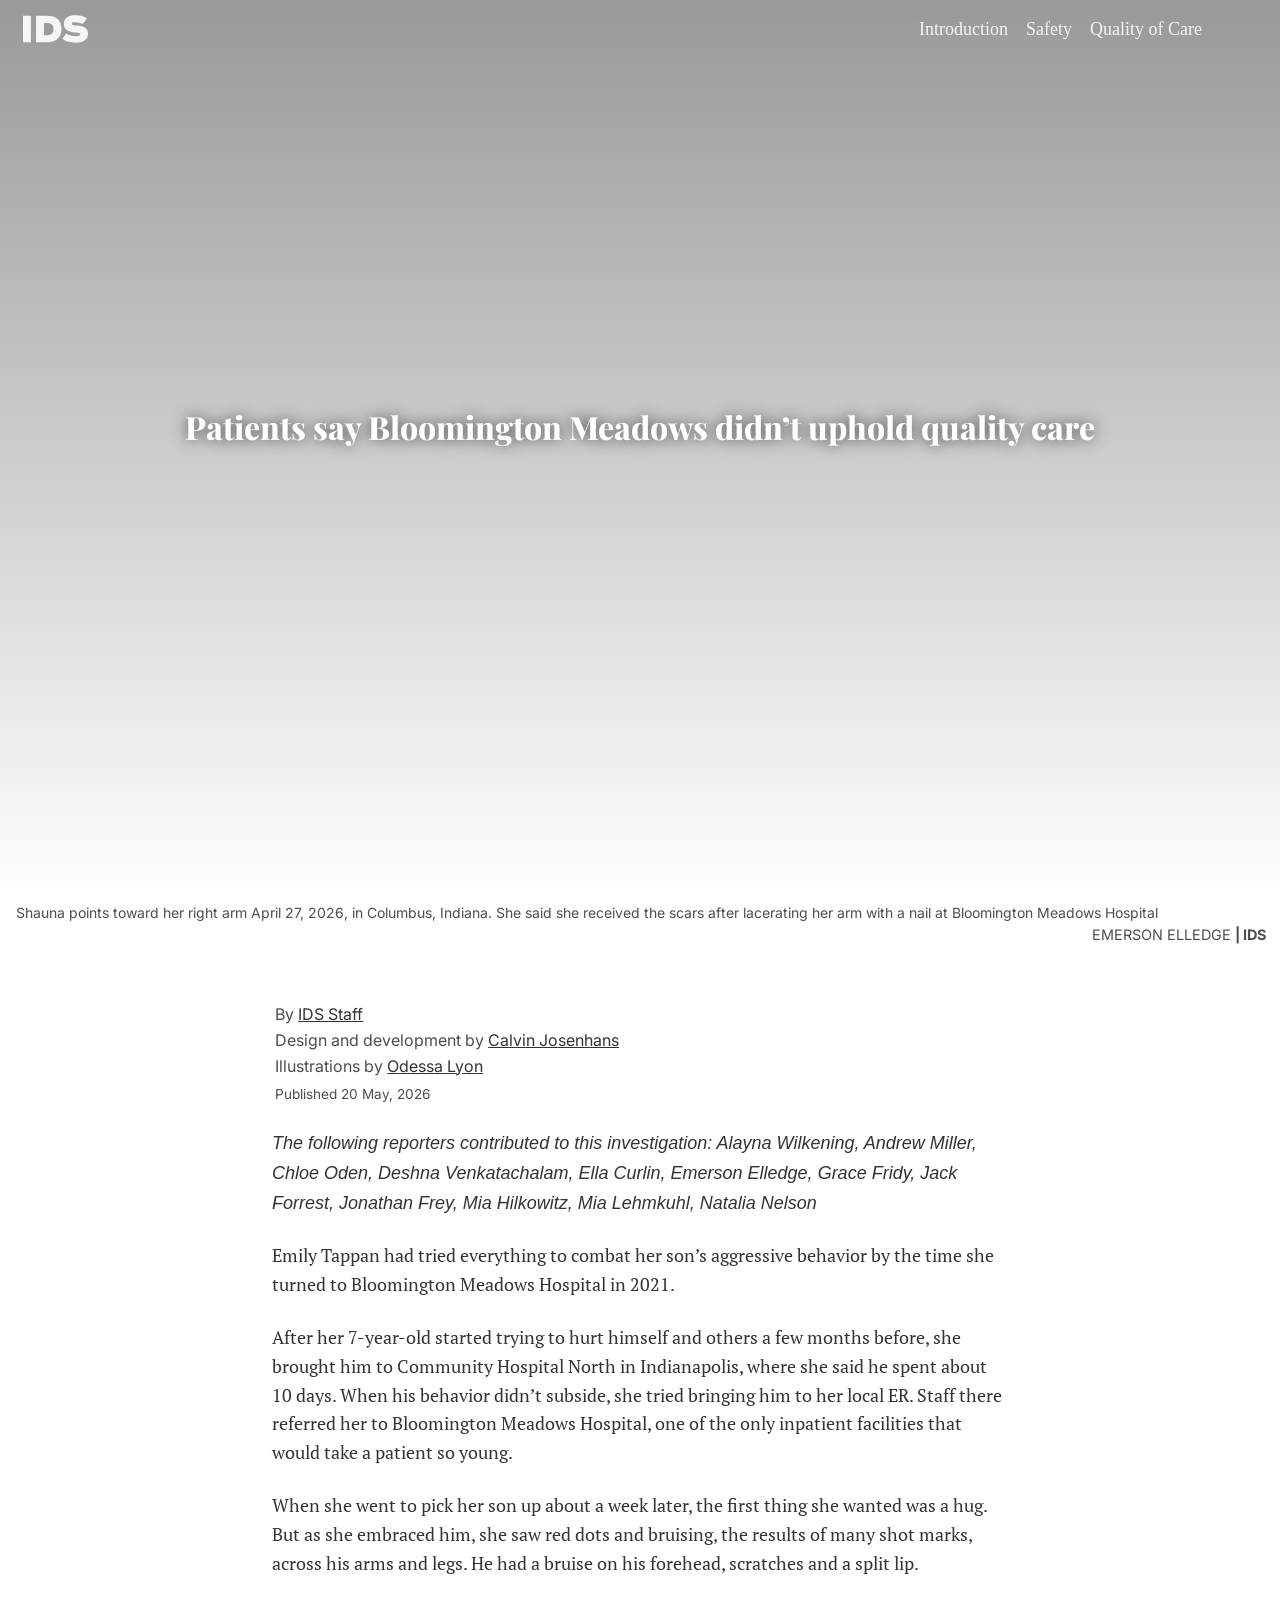
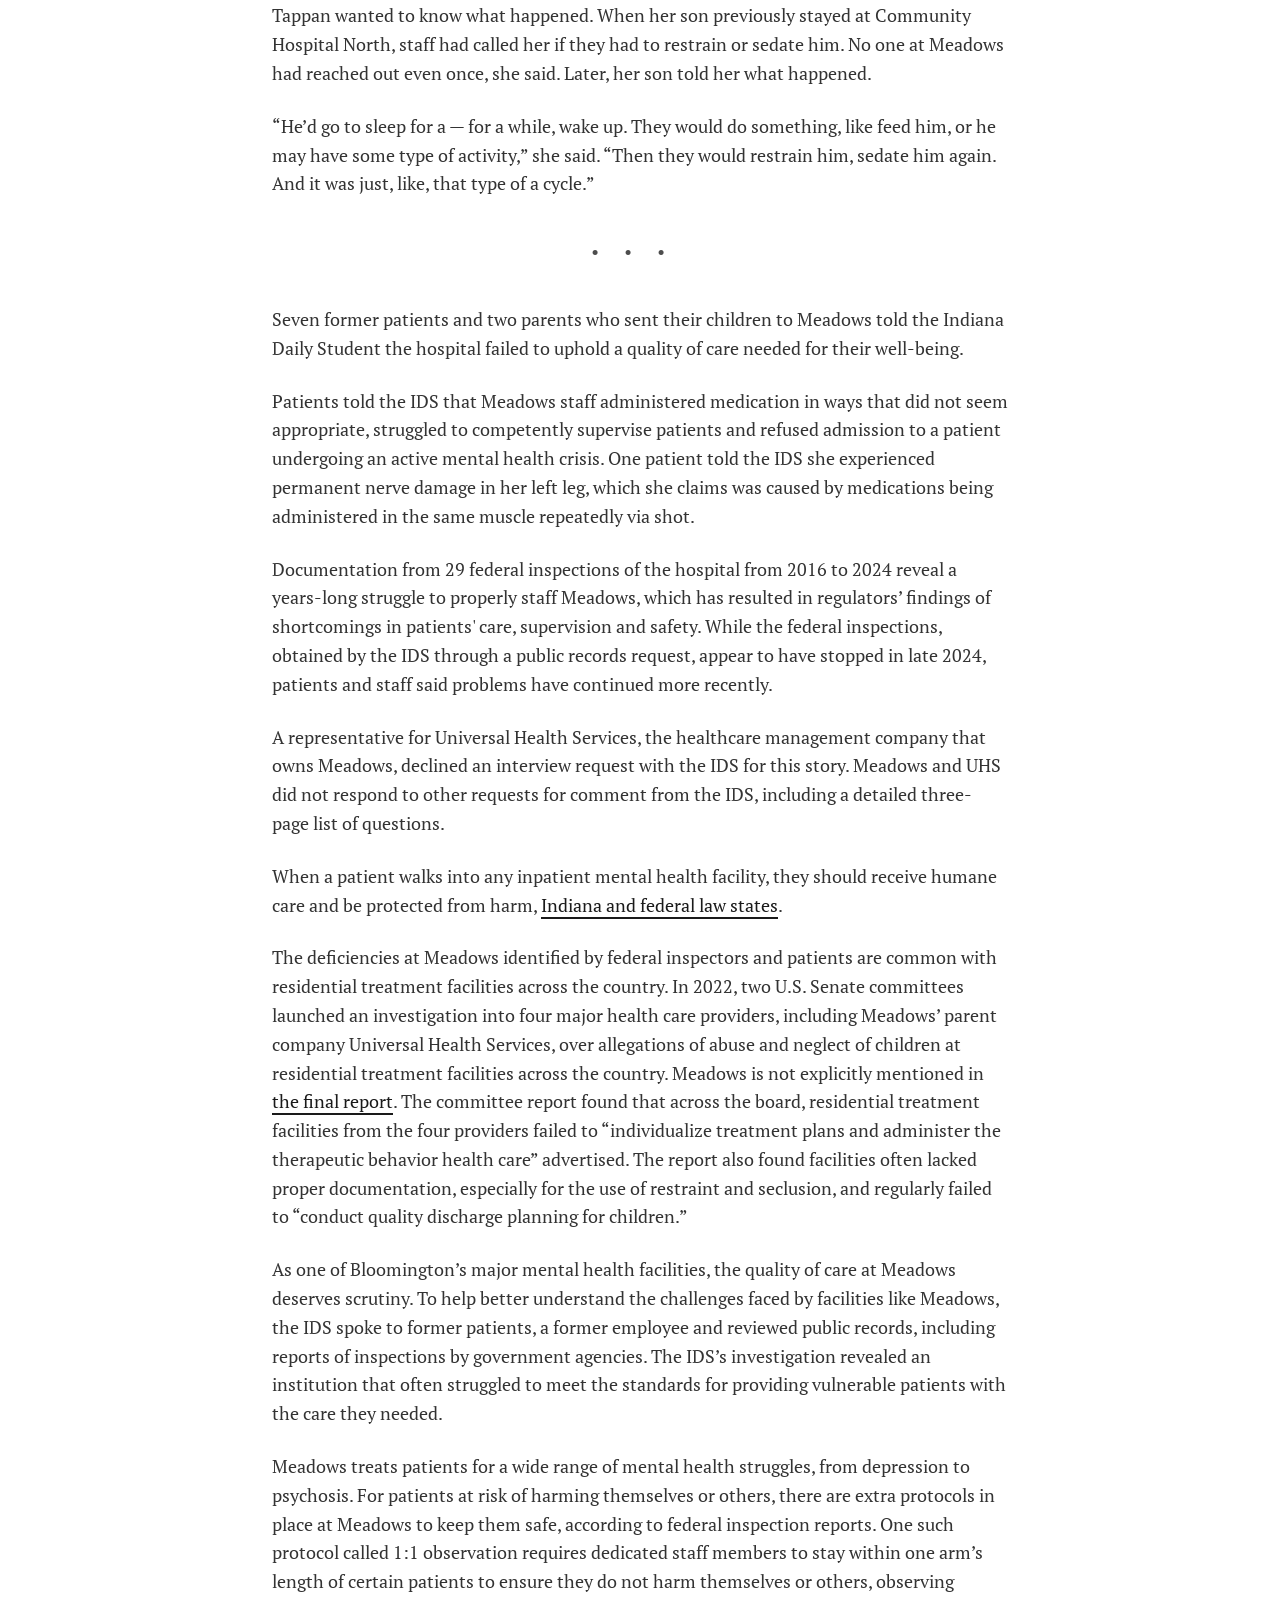
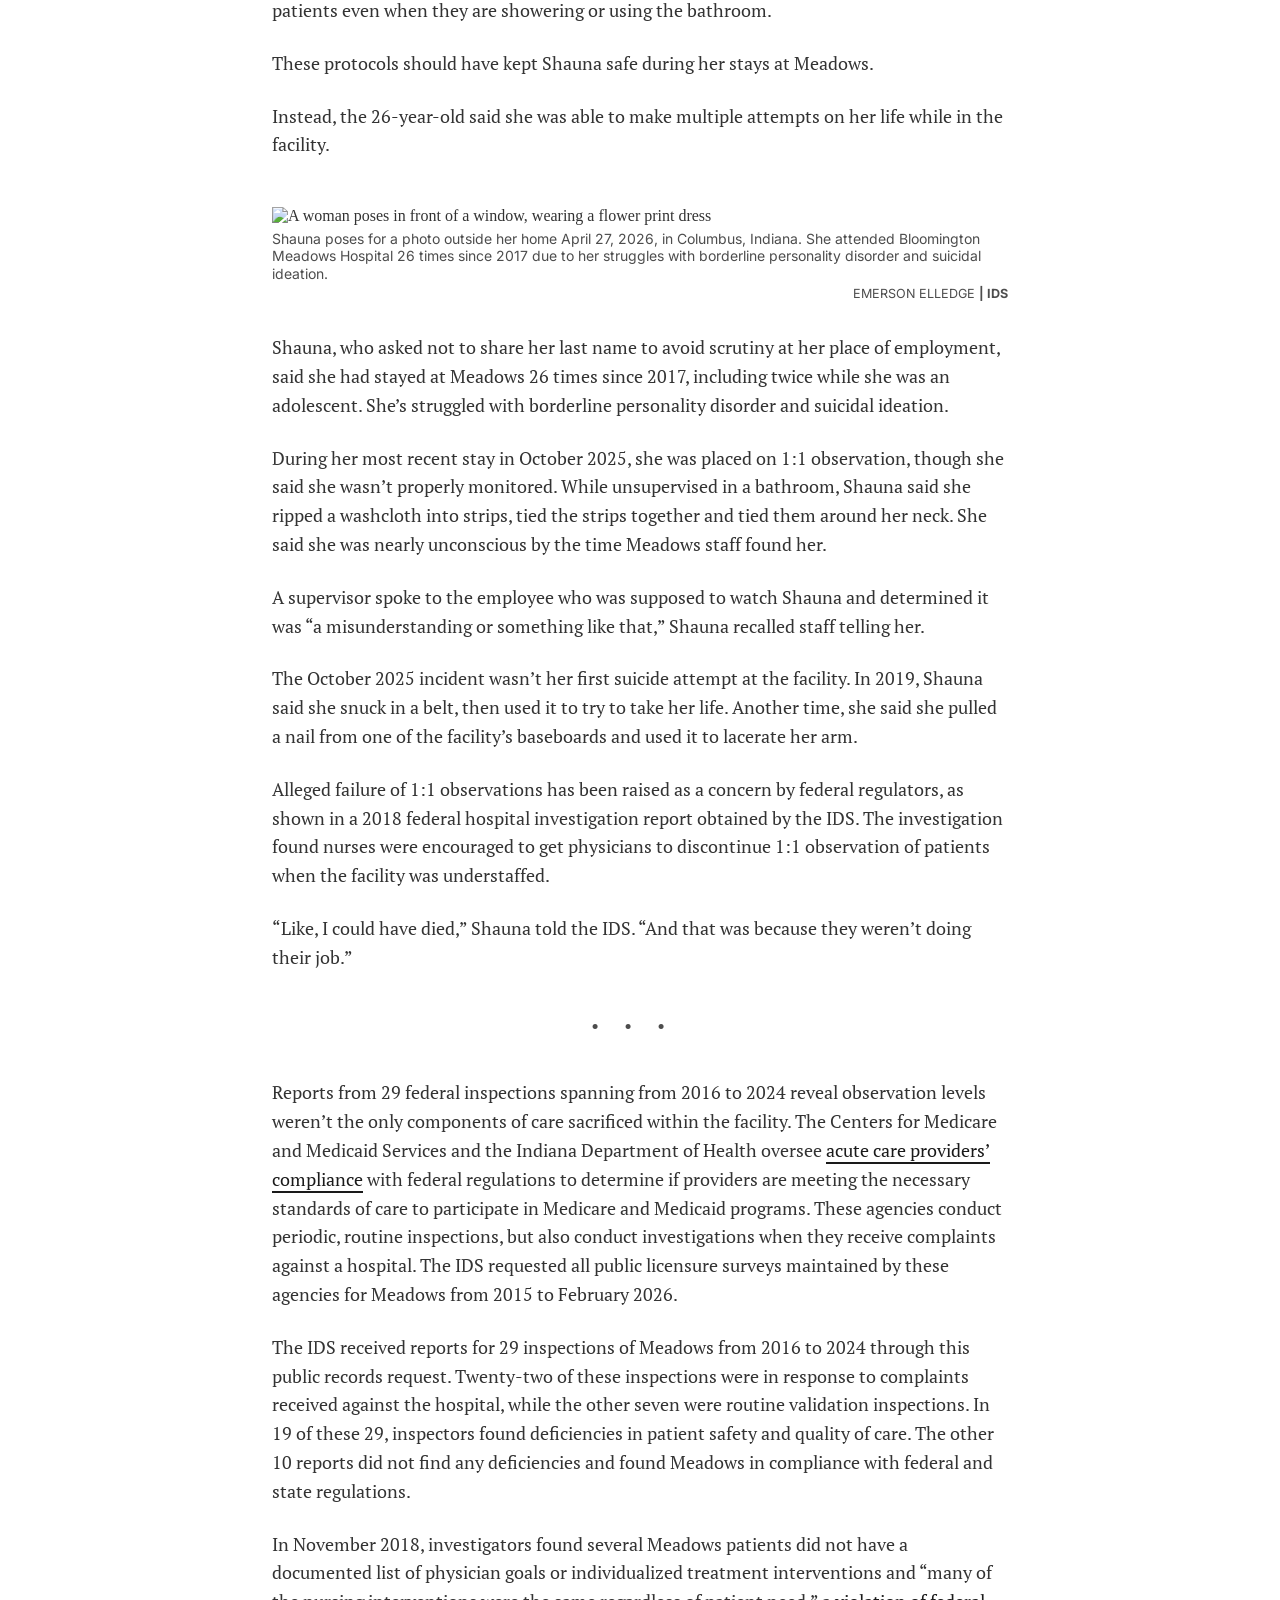
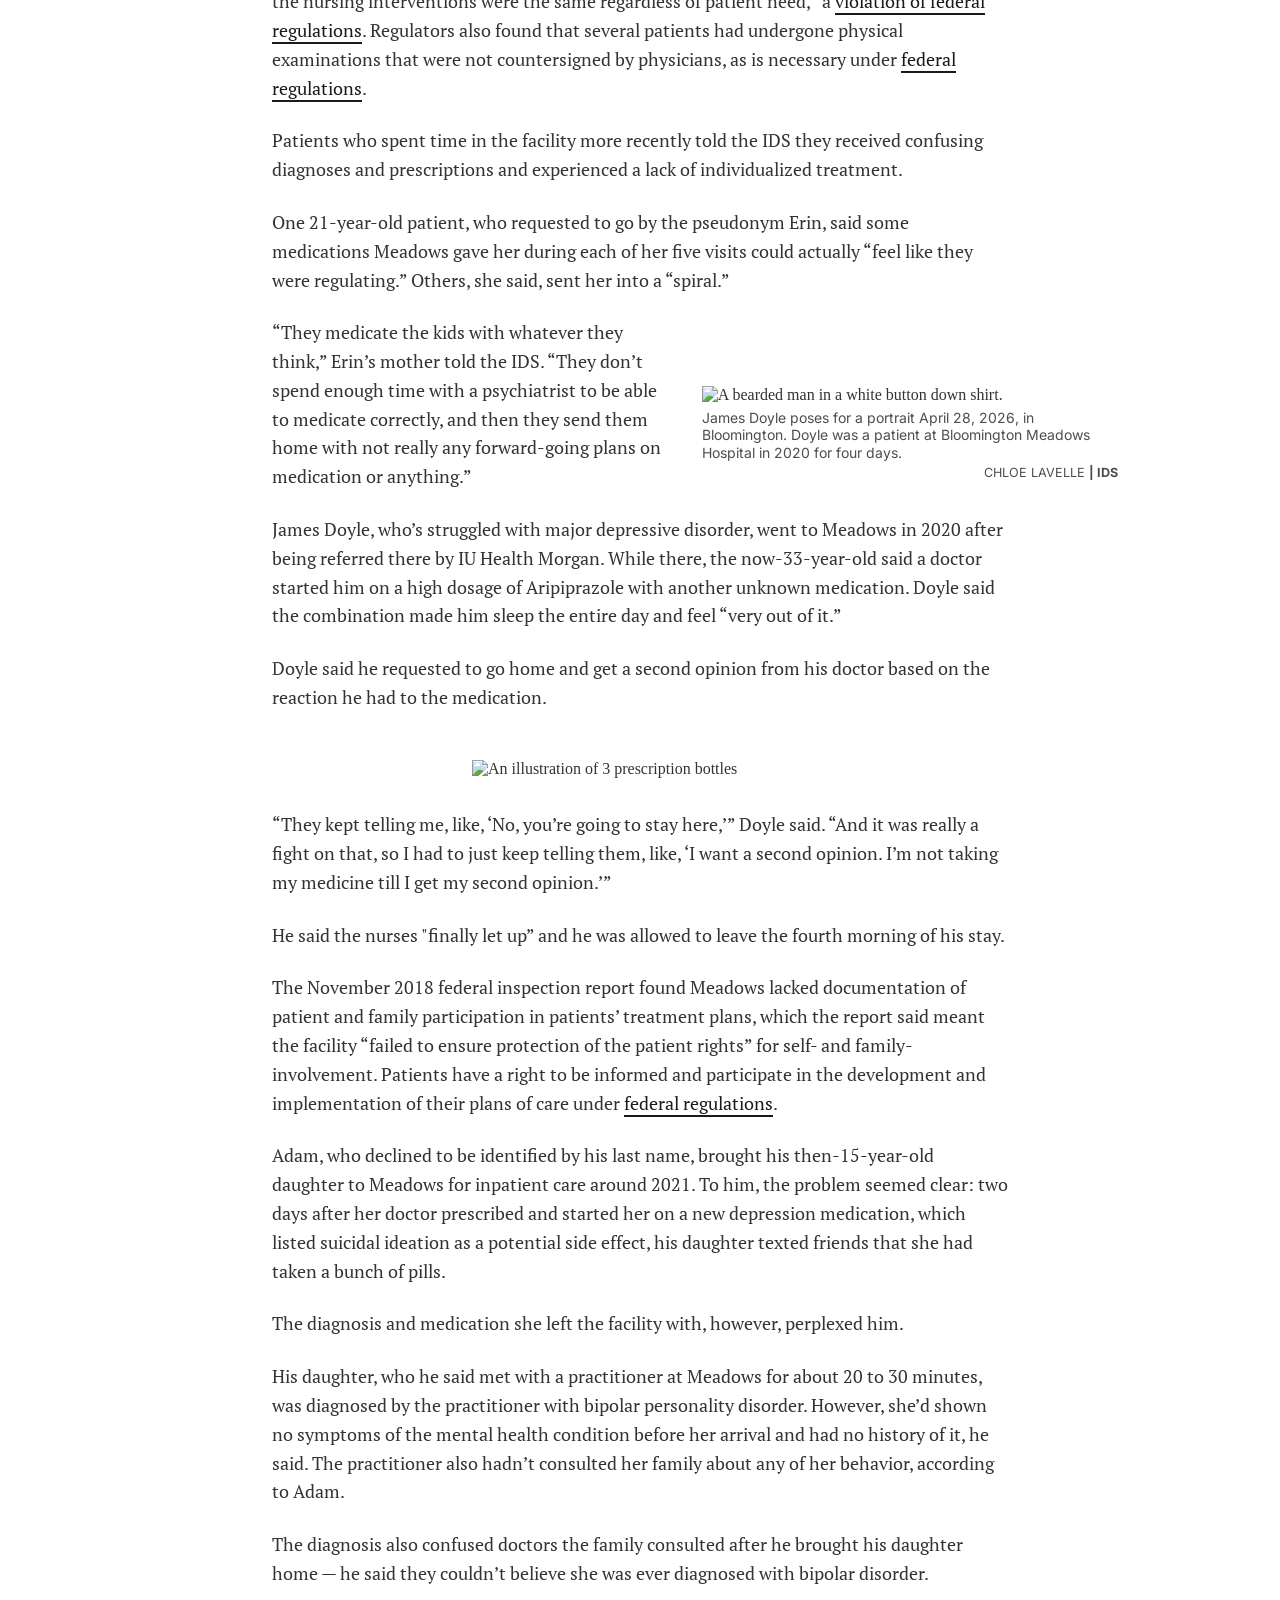
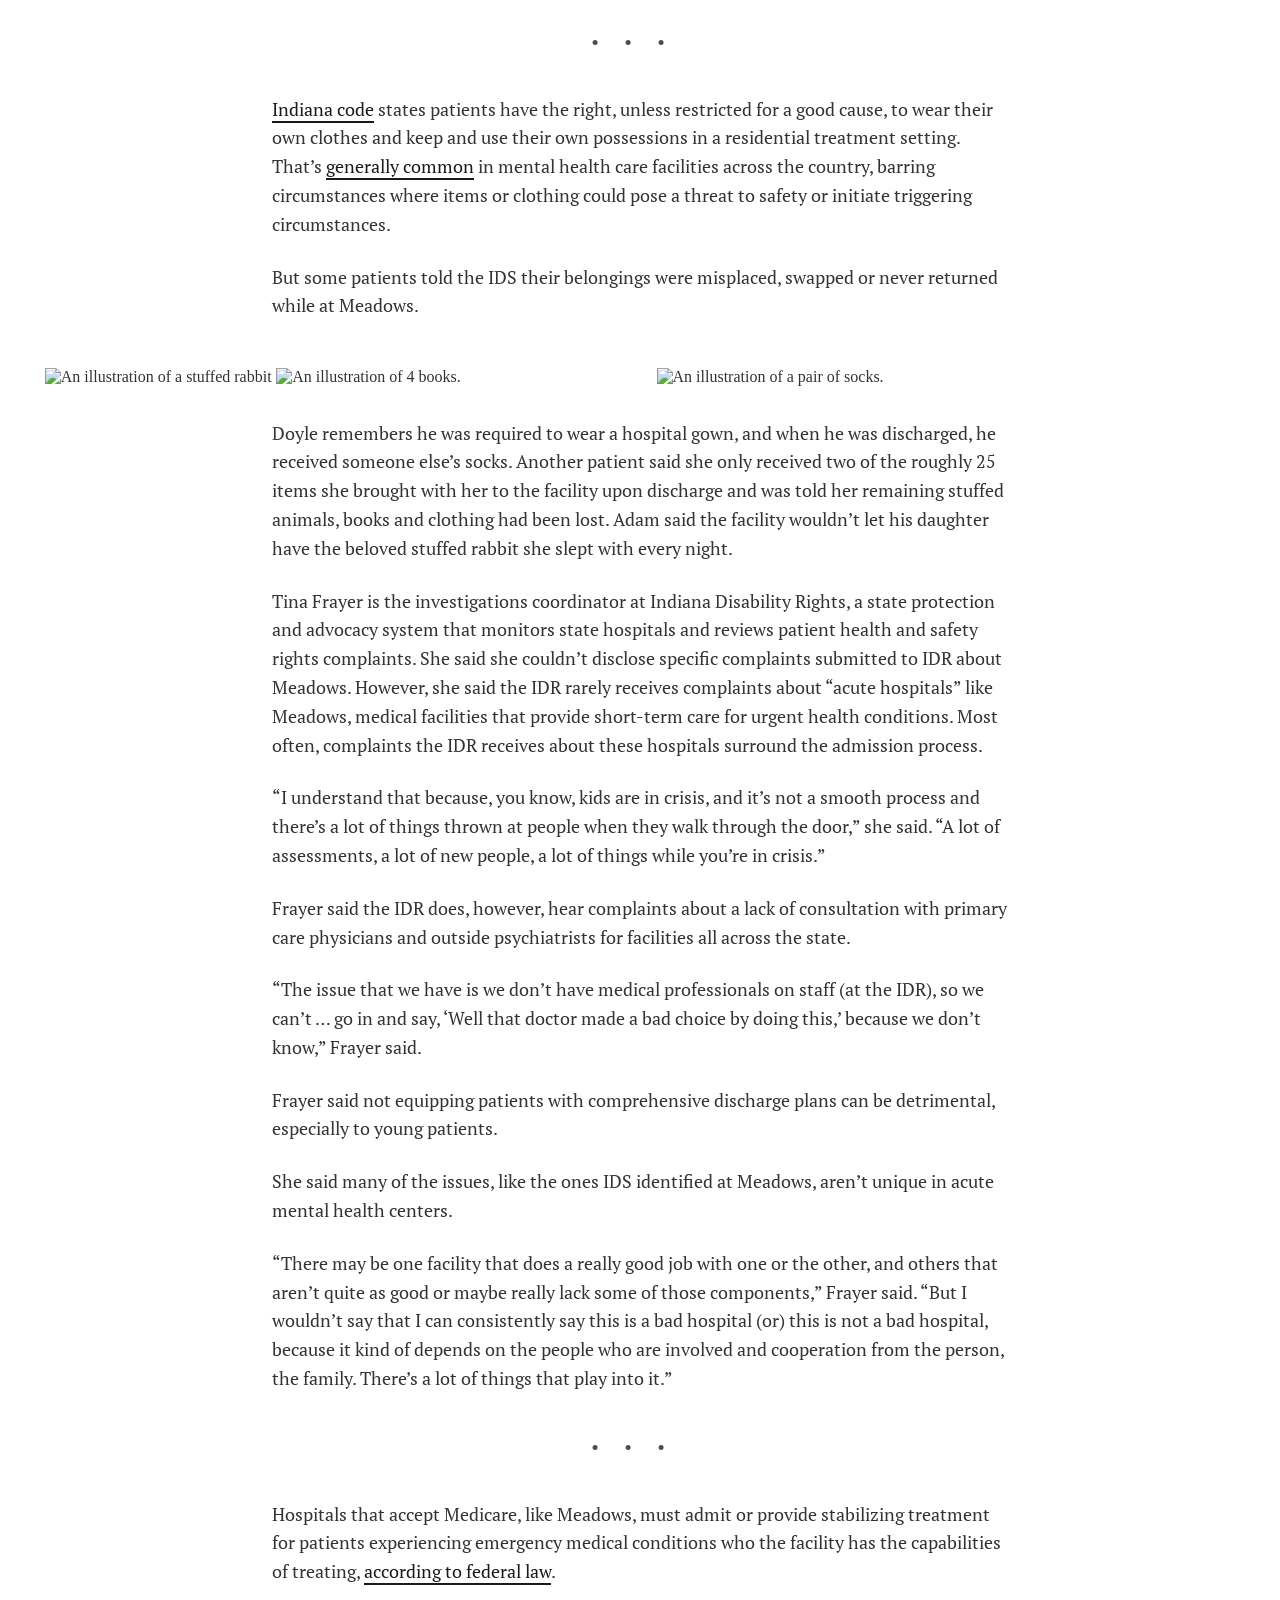
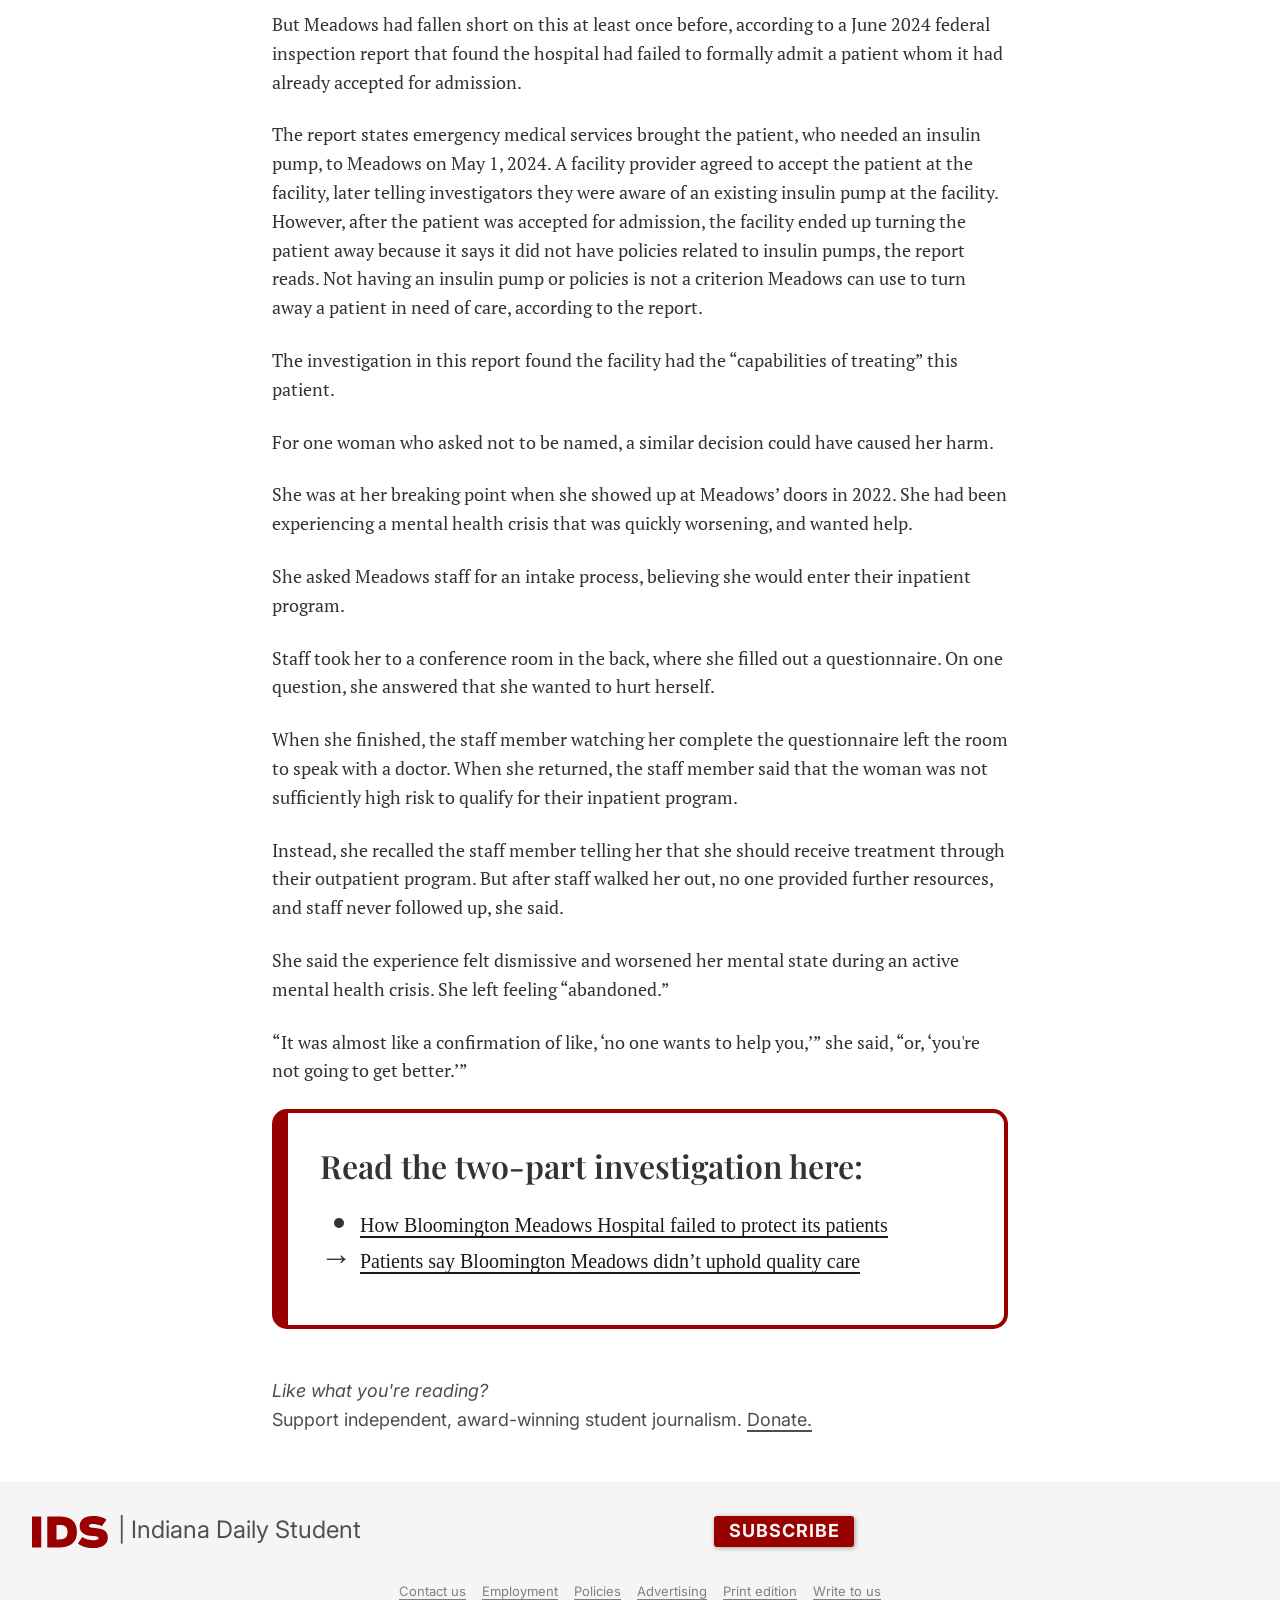
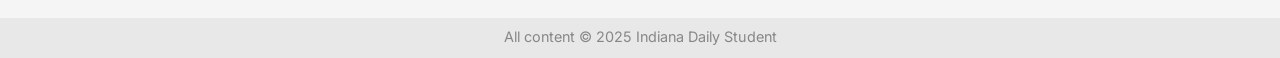
==== commit 6a69c496: "Images in" ====
--- a/quality-of-care.html
+++ b/quality-of-care.html
@@ -1,5 +1,6 @@
 <!DOCTYPE html>
 <html lang="en">
+
 <head>
     <meta charset="UTF-8">
     <meta name="viewport" content="width=device-width, initial-scale=1.0">
@@ -21,18 +22,29 @@
     <script src="https://kit.fontawesome.com/0218ede635.js" crossorigin="anonymous"></script>
 
     <!-- SOCIAL CARDS — Make sure to update!! -->
-    <meta property="og:url" content="http://specials.idsnews.com/bloomington-meadows-hospital-jeopardize-safety-quality-care" />
+    <meta property="og:url"
+        content="http://specials.idsnews.com/bloomington-meadows-hospital-jeopardize-safety-quality-care/quality-of-care.html" />
     <meta property="og:type" content="article" />
-    <meta property="og:title" content="Patients say Bloomington Meadows didn&rsquo;t uphold quality care" /> <!-- TODO: headline -->
-    <meta property="og:description" content="Former patients claimed the hospital didn&rsquo;t provide the quality care needed for their well-being." /> <!-- TODO: abstract -->
+    <meta property="og:title" content="Patients say Bloomington Meadows didn&rsquo;t uphold quality care" />
+    <!-- TODO: headline -->
+    <meta property="og:description"
+        content="Former patients claimed the hospital didn&rsquo;t provide the quality care needed for their well-being." />
+    <!-- TODO: abstract -->
     <meta property="og:site_name" content="IDS News">
-    <meta property="og:image" content="https://s3.amazonaws.com/snwceomedia/ids/0531f217-f642-4c30-b520-2e5e510fbab5.sized-1000x1000.jpg" /> <!-- TODO: link to dominant image -->
+    <meta property="og:image"
+        content="https://s3.amazonaws.com/snwceomedia/ids/0531f217-f642-4c30-b520-2e5e510fbab5.sized-1000x1000.jpg" />
+    <!-- TODO: link to dominant image -->
     <meta name="twitter:card" content="summary_large_image">
     <meta name="twitter:site" content="@idsnews">
     <meta name="twitter:creator" content="@idsnews">
-    <meta name="twitter:title" content="Patients say Bloomington Meadows didn&rsquo;t uphold quality care"> <!-- TODO: headline -->
-    <meta name="twitter:description" content="Former patients claimed the hospital didn&rsquo;t provide the quality care needed for their well-being."> <!-- TODO: abstract -->
-    <meta name="twitter:image" content="https://s3.amazonaws.com/snwceomedia/ids/0531f217-f642-4c30-b520-2e5e510fbab5.sized-1000x1000.jpg"> <!-- TODO: link to dominant image -->
+    <meta name="twitter:title" content="Patients say Bloomington Meadows didn&rsquo;t uphold quality care">
+    <!-- TODO: headline -->
+    <meta name="twitter:description"
+        content="Former patients claimed the hospital didn&rsquo;t provide the quality care needed for their well-being.">
+    <!-- TODO: abstract -->
+    <meta name="twitter:image"
+        content="https://s3.amazonaws.com/snwceomedia/ids/0531f217-f642-4c30-b520-2e5e510fbab5.sized-1000x1000.jpg">
+    <!-- TODO: link to dominant image -->
 
     <!-- START Ad content: this goes in the head content -->
     <!-- don't mess with this — it will work all on it's own :-) -->
@@ -61,13 +73,13 @@
 
     <style>
         header {
-          /* add header image below */
-          /* can use a file path before the photo is uploaded to ceo */
-          background-image: linear-gradient(rgba(0, 0, 0, 0.4), rgba(0, 0, 0, 0.0)), url('https://s3.amazonaws.com/snwceomedia/ids/0531f217-f642-4c30-b520-2e5e510fbab5.sized-1000x1000.jpg');
-          background-repeat: no-repeat;
-          background-size: cover;
-          /* adjusts image placement, can also be set as percentages (ex. 50% 50%) */
-          background-position: center center;
+            /* add header image below */
+            /* can use a file path before the photo is uploaded to ceo */
+            background-image: linear-gradient(rgba(0, 0, 0, 0.4), rgba(0, 0, 0, 0.0)), url('https://s3.amazonaws.com/snwceomedia/ids/0531f217-f642-4c30-b520-2e5e510fbab5.sized-1000x1000.jpg');
+            background-repeat: no-repeat;
+            background-size: cover;
+            /* adjusts image placement, can also be set as percentages (ex. 50% 50%) */
+            background-position: center center;
         }
     </style>
 </head>
@@ -138,7 +150,8 @@
 
     <!-- main article -->
     <main>
-        <p class="caption header-caption">Shauna points toward her right arm April 27, 2026, in Columbus, Indiana. She said she received the scars after lacerating her arm with a nail at Bloomington Meadows Hospital</p>
+        <p class="caption header-caption">Shauna points toward her right arm April 27, 2026, in Columbus, Indiana. She
+            said she received the scars after lacerating her arm with a nail at Bloomington Meadows Hospital</p>
         <p class="credit" style="padding-right: 1em;">Emerson Elledge <b>| IDS</b></p>
         <article>
             <div class="bylines">
@@ -148,117 +161,309 @@
                 <!-- TO DO update pub_date in metadata.json -->
                 <p id="pubdate"></p>
             </div>
+
             <div class="story">
-
-<p>Emily Tappan had tried everything to combat her son&rsquo;s aggressive behavior by the time she turned to Bloomington Meadows Hospital in 2021.</p>
-<p>After her 7-year-old started trying to hurt himself and others a few months before, she brought him to Community Hospital North in Indianapolis, where she said he spent about 10 days. When his behavior didn&rsquo;t subside, she tried bringing him to her local ER. Staff there referred her to Bloomington Meadows Hospital, one of the only inpatient facilities that would take a patient so young.</p>
-<p>When she went to pick her son up about a week later, the first thing she wanted was a hug. But as she embraced him, she saw red dots and bruising, the results of many shot marks, across his arms and legs. He had a bruise on his forehead, scratches and a split lip.</p>
-<p>Tappan wanted to know what happened. When her son previously stayed at Community Hospital North, staff had called her if they had to restrain or sedate him. No one at Meadows had reached out even once, she said. Later, her son told her what happened.</p>
-<p>&ldquo;He&rsquo;d go to sleep for a &mdash; for a while, wake up. They would do something, like feed him, or he may have some type of activity,&rdquo; she said. &ldquo;Then they would restrain him, sedate him again. And it was just, like, that type of a cycle.&rdquo;</p>
-<p class='section-break'>•••</p>
-<p>Seven former patients and two parents who sent their children to Meadows told the Indiana Daily Student the hospital failed to uphold a quality of care needed for their well-being.</p>
-<p>Patients told the IDS that Meadows staff administered medication in ways that did not seem appropriate, struggled to competently supervise patients and refused admission to a patient undergoing an active mental health crisis. One patient told the IDS she experienced permanent nerve damage in her left leg, which she claims was caused by medications being administered in the same muscle repeatedly via shot.</p>
-<p>Documentation from 29 federal inspections of the hospital from 2016 to 2024 reveal a years-long struggle to properly staff Meadows, which has resulted in regulators&rsquo; findings of shortcomings in patients' care, supervision and safety. While the federal inspections, obtained by the IDS through a public records request, appear to have stopped in late 2024, patients and staff said problems have continued more recently.</p>
-<p>A representative for Universal Health Services, the healthcare management company that owns Meadows, declined an interview request with the IDS for this story. Meadows and UHS did not respond to other requests for comment from the IDS, including a detailed three-page list of questions.</p>
-<p>When a patient walks into any inpatient mental health facility, they should receive humane care and be protected from harm, 
-    <a href="https://www.in.gov/idr/files/IDR108-PurpleBook-2017-09-25-V05-Small.pdf" target="_blank">
-    Indiana and federal law states</a>.</p>
-<p>The deficiencies at Meadows identified by federal inspectors and patients are common with residential treatment facilities across the country. In 2022, two U.S. Senate committees launched an investigation into four major health care providers, including Meadows&rsquo; parent company Universal Health Services, over allegations of abuse and neglect of children at residential treatment facilities across the country. Meadows is not explicitly mentioned in 
-    <a href="https://www.finance.senate.gov/imo/media/doc/rtf_report_warehouses_of_neglect.pdf" target="_blank">
-    the final report</a>. The committee report found that across the board, residential treatment facilities from the four providers failed to &ldquo;individualize treatment plans and administer the therapeutic behavior health care&rdquo; advertised. The report also found facilities often lacked proper documentation, especially for the use of restraint and seclusion, and regularly failed to &ldquo;conduct quality discharge planning for children.&rdquo;</p>
-<p>As one of Bloomington&rsquo;s major mental health facilities, the quality of care at Meadows deserves scrutiny. To help better understand the challenges faced by facilities like Meadows, the IDS spoke to former patients, a former employee and reviewed public records, including reports of inspections by government agencies. The IDS&rsquo;s investigation revealed an institution that often struggled to meet the standards for providing vulnerable patients with the care they needed.</p>
-<p>Meadows treats patients for a wide range of mental health struggles, from depression to psychosis. For patients at risk of harming themselves or others, there are extra protocols in place at Meadows to keep them safe, according to federal inspection reports. One such protocol called 1:1 observation requires dedicated staff members to stay within one arm&rsquo;s length of certain patients to ensure they do not harm themselves or others, observing patients even when they are showering or using the bathroom.</p>
-<p>These protocols should have kept Shauna safe during her stays at Meadows.</p>
-<p>Instead, the 26-year-old said she was able to make multiple attempts on her life while in the facility.</p>
-<figure class="wide-left">
-    <img src="https://s3.amazonaws.com/snwceomedia/ids/ae743b2c-c640-4511-8b9e-bad078f2a76e.sized-1000x1000.jpg" alt="A woman poses in front of a window, wearing a flower print dress">
-    <figcaption>Shauna poses for a photo outside her home April 27, 2026, in Columbus, Indiana. She attended Bloomington Meadows Hospital 26 times since 2017 due to her struggles with borderline personality disorder and suicidal ideation.
-        <p class="credit">Emerson Elledge <b>| IDS</b></p>
-    </figcaption>
-</figure>
-
-<p>Shauna, who asked not to share her last name to avoid scrutiny at her place of employment, said she had stayed at Meadows 26 times since 2017, including twice while she was an adolescent. She&rsquo;s struggled with borderline personality disorder and suicidal ideation.</p>
-<p>During her most recent stay in October 2025, she was placed on 1:1 observation, though she said she wasn&rsquo;t properly monitored. While unsupervised in a bathroom, Shauna said she ripped a washcloth into strips, tied the strips together and tied them around her neck. She said she was nearly unconscious by the time Meadows staff found her.</p>
-<p>A supervisor spoke to the employee who was supposed to watch Shauna and determined it was &ldquo;a misunderstanding or something like that,&rdquo; Shauna recalled staff telling her.</p>
-<p>The October 2025 incident wasn&rsquo;t her first suicide attempt at the facility. In 2019, Shauna said she snuck in a belt, then used it to try to take her life. Another time, she said she pulled a nail from one of the facility&rsquo;s baseboards and used it to lacerate her arm.</p>
-<p>Alleged failure of 1:1 observations has been raised as a concern by federal regulators, as shown in a 2018 federal hospital investigation report obtained by the IDS. The investigation found nurses were encouraged to get physicians to discontinue 1:1 observation of patients when the facility was understaffed.</p>
-<p>&ldquo;Like, I could have died,&rdquo; Shauna told the IDS. &ldquo;And that was because they weren&rsquo;t doing their job.&rdquo;</p>
-<p class='section-break'>•••</p>
-<p>Reports from 29 federal inspections spanning from 2016 to 2024 reveal observation levels weren&rsquo;t the only components of care sacrificed within the facility. The Centers for Medicare and Medicaid Services and the Indiana Department of Health oversee 
-    <a href="https://www.cms.gov/medicare/health-safety-standards/quality-safety-oversight-general-information" target="_blank">
-    acute care providers&rsquo; compliance</a> with federal regulations to determine if providers are meeting the necessary standards of care to participate in Medicare and Medicaid programs. These agencies conduct periodic, routine inspections, but also conduct investigations when they receive complaints against a hospital. The IDS requested all public licensure surveys maintained by these agencies for Meadows from 2015 to February 2026.</p>
-<p>The IDS received reports for 29 inspections of Meadows from 2016 to 2024 through this public records request. Twenty-two of these inspections were in response to complaints received against the hospital, while the other seven were routine validation inspections. In 19 of these 29, inspectors found deficiencies in patient safety and quality of care. The other 10 reports did not find any deficiencies and found Meadows in compliance with federal and state regulations.</p>
-<p>In November 2018, investigators found several Meadows patients did not have a documented list of physician goals or individualized treatment interventions and &ldquo;many of the nursing interventions were the same regardless of patient need,&rdquo; a 
-    <a href="https://www.ecfr.gov/current/title-42/chapter-IV/subchapter-G/part-482/subpart-E/section-482.61" target="_blank">
-    violation of federal regulations</a>. Regulators also found that several patients had undergone physical examinations that were not countersigned by physicians, as is necessary under 
-    <a href="https://www.ecfr.gov/current/title-42/chapter-IV/subchapter-G/part-482/subpart-E/section-482.62" target="_blank">
-    federal regulations</a>.</p>
-<p>Patients who spent time in the facility more recently told the IDS they received confusing diagnoses and prescriptions and experienced a lack of individualized treatment.</p>
-<p>One 21-year-old patient, who requested to go by the pseudonym Erin, said some medications Meadows gave her during each of her five visits could actually &ldquo;feel like they were regulating.&rdquo; Others, she said, sent her into a &ldquo;spiral.&rdquo;</p>
-<p>&ldquo;They medicate the kids with whatever they think,&rdquo; Erin&rsquo;s mother told the IDS. &ldquo;They don&rsquo;t spend enough time with a psychiatrist to be able to medicate correctly, and then they send them home with not really any forward-going plans on medication or anything.&rdquo;</p>
-
-<figure class="wide-right">
-    <img src="https://s3.amazonaws.com/snwceomedia/ids/c12ea600-476d-48fb-88fd-122a3ab26b75.sized-1000x1000.jpg" alt="A bearded man in a white button down shirt.">
-    <figcaption>James Doyle poses for a portrait April 28, 2026, in Bloomington. Doyle was a patient at Bloomington Meadows Hospital in 2020 for four days.
-        <p class="credit">Chloe LaVelle <b>| IDS</b></p>
-    </figcaption>
-</figure>
-<p>James Doyle, who&rsquo;s struggled with major depressive disorder, went to Meadows in 2020 after being referred there by IU Health Morgan. While there, the now-33-year-old said a doctor started him on a high dosage of Aripiprazole with another unknown medication. Doyle said the combination made him sleep the entire day and feel &ldquo;very out of it.&rdquo;</p>
-<p>Doyle said he requested to go home and get a second opinion from his doctor based on the reaction he had to the medication.</p>
-<p>&ldquo;They kept telling me, like, &lsquo;No, you&rsquo;re going to stay here,&rsquo;&rdquo; Doyle said. &ldquo;And it was really a fight on that, so I had to just keep telling them, like, &lsquo;I want a second opinion. I&rsquo;m not taking my medicine till I get my second opinion.&rsquo;&rdquo;</p>
-<p>He said the nurses "finally let up&rdquo; and he was allowed to leave the fourth morning of his stay.</p>
-<p>The November 2018 federal inspection report found Meadows lacked documentation of patient and family participation in patients&rsquo; treatment plans, which the report said meant the facility &ldquo;failed to ensure protection of the patient rights&rdquo; for self- and family- involvement. Patients have a right to be informed and participate in the development and implementation of their plans of care 
-    under <a href="https://www.ecfr.gov/current/title-42/chapter-IV/subchapter-G/part-482/subpart-B/section-482.13" target="_blank">
-    federal regulations</a>.</p>
-<p>Adam, who declined to be identified by his last name, brought his then-15-year-old daughter to Meadows for inpatient care around 2021. To him, the problem seemed clear: two days after her doctor prescribed and started her on a new depression medication, which listed suicidal ideation as a potential side effect, his daughter texted friends that she had taken a bunch of pills.</p>
-<p>The diagnosis and medication she left the facility with, however, perplexed him.</p>
-<p>His daughter, who he said met with a practitioner at Meadows for about 20 to 30 minutes, was diagnosed by the practitioner with bipolar personality disorder. However, she&rsquo;d shown no symptoms of the mental health condition before her arrival and had no history of it, he said. The practitioner also hadn&rsquo;t consulted her family about any of her behavior, according to Adam.</p>
-<p>The diagnosis also confused doctors the family consulted after he brought his daughter home &mdash; he said they couldn&rsquo;t believe she was ever diagnosed with bipolar disorder.</p>
-<p class='section-break'>•••</p>
-<p>
-    <a href="https://law.justia.com/codes/indiana/title-12/article-27/chapter-3/section-12-27-3-3/" target="_blank">
-    Indiana code</a> states patients have the right, unless restricted for a good cause, to wear their own clothes and keep and use their own possessions in a residential treatment setting. That&rsquo;s 
-    <a href="https://www.psychiatry.org/getattachment/ffaa1a4a-e220-4bfe-9011-f945349545dd/Resource-Document-on-Approaches-to-Address-Patient-Access.pdf?utm_source=chatgpt.com"
-    target="_blank">
-    generally common</a> in mental health care facilities across the country, barring circumstances where items or clothing could pose a threat to safety or initiate triggering circumstances.</p>
-<p>But some patients told the IDS their belongings were misplaced, swapped or never returned while at Meadows.</p>
-<figure class="wide-right">
-<img src="https://s3.amazonaws.com/snwceomedia/ids/b82dbad4-42b3-497f-9102-af30a78f7bc3.sized-1000x1000.png" alt="An illustration of a stuffed rabbit">
-
-</figure>
-<p>Doyle remembers he was required to wear a hospital gown, and when he was discharged, he received someone else&rsquo;s socks. Another patient said she only received two of the roughly 25 items she brought with her to the facility upon discharge and was told her remaining stuffed animals, books and clothing had been lost. Adam said the facility wouldn&rsquo;t let his daughter have the beloved stuffed rabbit she slept with every night.</p>
-<p>Tina Frayer is the investigations coordinator at Indiana Disability Rights, a state protection and advocacy system that monitors state hospitals and reviews patient health and safety rights complaints. She said she couldn&rsquo;t disclose specific complaints submitted to IDR about Meadows. However, she said the IDR rarely receives complaints about &ldquo;acute hospitals&rdquo; like Meadows, medical facilities that provide short-term care for urgent health conditions. Most often, complaints the IDR receives about these hospitals surround the admission process.</p>
-<p>&ldquo;I understand that because, you know, kids are in crisis, and it&rsquo;s not a smooth process and there&rsquo;s a lot of things thrown at people when they walk through the door,&rdquo; she said. &ldquo;A lot of assessments, a lot of new people, a lot of things while you&rsquo;re in crisis.&rdquo;</p>
-<p>Frayer said the IDR does, however, hear complaints about a lack of consultation with primary care physicians and outside psychiatrists for facilities all across the state.</p>
-<p>&ldquo;The issue that we have is we don&rsquo;t have medical professionals on staff (at the IDR), so we can&rsquo;t … go in and say, &lsquo;Well that doctor made a bad choice by doing this,&rsquo; because we don&rsquo;t know,&rdquo; Frayer said.</p>
-<p>Frayer said not equipping patients with comprehensive discharge plans can be detrimental, especially to young patients.</p>
-<p>She said many of the issues, like the ones IDS identified at Meadows, aren&rsquo;t unique in acute mental health centers.</p>
-<p>&ldquo;There may be one facility that does a really good job with one or the other, and others that aren&rsquo;t quite as good or maybe really lack some of those components,&rdquo; Frayer said. &ldquo;But I wouldn&rsquo;t say that I can consistently say this is a bad hospital (or) this is not a bad hospital, because it kind of depends on the people who are involved and cooperation from the person, the family. There&rsquo;s a lot of things that play into it.&rdquo;</p>
-<p class='section-break'>•••</p>
-<p>Hospitals that accept Medicare, like Meadows, must admit or provide stabilizing treatment for patients experiencing emergency medical conditions who the facility has the capabilities of treating, 
-    <a href="https://www.ecfr.gov/current/title-42/chapter-IV/subchapter-G/part-489/subpart-B/section-489.24"
-    target="_blank">
-    according to federal law</a>.</p>
-<p>But Meadows had fallen short on this at least once before, according to a June 2024 federal inspection report that found the hospital had failed to formally admit a patient whom it had already accepted for admission.</p>
-<p>The report states emergency medical services brought the patient, who needed an insulin pump, to Meadows on May 1, 2024. A facility provider agreed to accept the patient at the facility, later telling investigators they were aware of an existing insulin pump at the facility. However, after the patient was accepted for admission, the facility ended up turning the patient away because it says it did not have policies related to insulin pumps, the report reads. Not having an insulin pump or policies is not a criterion Meadows can use to turn away a patient in need of care, according to the report.</p>
-<p>The investigation in this report found the facility had the &ldquo;capabilities of treating&rdquo; this patient.</p>
-<p>For one woman who asked not to be named, a similar decision could have caused her harm.</p>
-<p>She was at her breaking point when she showed up at Meadows&rsquo; doors in 2022. She had been experiencing a mental health crisis that was quickly worsening, and wanted help.</p>
-<p>She asked Meadows staff for an intake process, believing she would enter their inpatient program.</p>
-<p>Staff took her to a conference room in the back, where she filled out a questionnaire. On one question, she answered that she wanted to hurt herself.</p>
-<p>When she finished, the staff member watching her complete the questionnaire left the room to speak with a doctor. When she returned, the staff member said that the woman was not sufficiently high risk to qualify for their inpatient program.</p>
-<p>Instead, she recalled the staff member telling her that she should receive treatment through their outpatient program. But after staff walked her out, no one provided further resources, and staff never followed up, she said.</p>
-<p>She said the experience felt dismissive and worsened her mental state during an active mental health crisis. She left feeling &ldquo;abandoned.&rdquo;</p>
-<p>&ldquo;It was almost like a confirmation of like, &lsquo;no one wants to help you,&rsquo;&rdquo; she said, &ldquo;or, &lsquo;you're not going to get better.&rsquo;&rdquo;</p>
+                <p>
+                    <em>The following reporters contributed to this investigation: Alayna Wilkening, Andrew Miller,
+                        Chloe Oden, Deshna Venkatachalam, Ella Curlin, Emerson Elledge, Grace Fridy, Jack Forrest,
+                        Jonathan Frey, Mia Hilkowitz, Mia Lehmkuhl, Natalia Nelson</em>
+                </p>
+            </div>
+
+            <div class="story">
+
+                <p>Emily Tappan had tried everything to combat her son&rsquo;s aggressive behavior by the time she
+                    turned to Bloomington Meadows Hospital in 2021.</p>
+                <p>After her 7-year-old started trying to hurt himself and others a few months before, she brought him
+                    to Community Hospital North in Indianapolis, where she said he spent about 10 days. When his
+                    behavior didn&rsquo;t subside, she tried bringing him to her local ER. Staff there referred her to
+                    Bloomington Meadows Hospital, one of the only inpatient facilities that would take a patient so
+                    young.</p>
+                <p>When she went to pick her son up about a week later, the first thing she wanted was a hug. But as she
+                    embraced him, she saw red dots and bruising, the results of many shot marks, across his arms and
+                    legs. He had a bruise on his forehead, scratches and a split lip.</p>
+                <p>Tappan wanted to know what happened. When her son previously stayed at Community Hospital North,
+                    staff had called her if they had to restrain or sedate him. No one at Meadows had reached out even
+                    once, she said. Later, her son told her what happened.</p>
+                <p>&ldquo;He&rsquo;d go to sleep for a &mdash; for a while, wake up. They would do something, like feed
+                    him, or he may have some type of activity,&rdquo; she said. &ldquo;Then they would restrain him,
+                    sedate him again. And it was just, like, that type of a cycle.&rdquo;</p>
+                <p class='section-break'>•••</p>
+                <p>Seven former patients and two parents who sent their children to Meadows told the Indiana Daily
+                    Student the hospital failed to uphold a quality of care needed for their well-being.</p>
+                <p>Patients told the IDS that Meadows staff administered medication in ways that did not seem
+                    appropriate, struggled to competently supervise patients and refused admission to a patient
+                    undergoing an active mental health crisis. One patient told the IDS she experienced permanent nerve
+                    damage in her left leg, which she claims was caused by medications being administered in the same
+                    muscle repeatedly via shot.</p>
+                <p>Documentation from 29 federal inspections of the hospital from 2016 to 2024 reveal a years-long
+                    struggle to properly staff Meadows, which has resulted in regulators&rsquo; findings of shortcomings
+                    in patients' care, supervision and safety. While the federal inspections, obtained by the IDS
+                    through a public records request, appear to have stopped in late 2024, patients and staff said
+                    problems have continued more recently.</p>
+                <p>A representative for Universal Health Services, the healthcare management company that owns Meadows,
+                    declined an interview request with the IDS for this story. Meadows and UHS did not respond to other
+                    requests for comment from the IDS, including a detailed three-page list of questions.</p>
+                <p>When a patient walks into any inpatient mental health facility, they should receive humane care and
+                    be protected from harm,
+                    <a href="https://www.in.gov/idr/files/IDR108-PurpleBook-2017-09-25-V05-Small.pdf" target="_blank">
+                        Indiana and federal law states</a>.
+                </p>
+                <p>The deficiencies at Meadows identified by federal inspectors and patients are common with residential
+                    treatment facilities across the country. In 2022, two U.S. Senate committees launched an
+                    investigation into four major health care providers, including Meadows&rsquo; parent company
+                    Universal Health Services, over allegations of abuse and neglect of children at residential
+                    treatment facilities across the country. Meadows is not explicitly mentioned in
+                    <a href="https://www.finance.senate.gov/imo/media/doc/rtf_report_warehouses_of_neglect.pdf"
+                        target="_blank">
+                        the final report</a>. The committee report found that across the board, residential treatment
+                    facilities from the four providers failed to &ldquo;individualize treatment plans and administer the
+                    therapeutic behavior health care&rdquo; advertised. The report also found facilities often lacked
+                    proper documentation, especially for the use of restraint and seclusion, and regularly failed to
+                    &ldquo;conduct quality discharge planning for children.&rdquo;
+                </p>
+                <p>As one of Bloomington&rsquo;s major mental health facilities, the quality of care at Meadows deserves
+                    scrutiny. To help better understand the challenges faced by facilities like Meadows, the IDS spoke
+                    to former patients, a former employee and reviewed public records, including reports of inspections
+                    by government agencies. The IDS&rsquo;s investigation revealed an institution that often struggled
+                    to meet the standards for providing vulnerable patients with the care they needed.</p>
+                <p>Meadows treats patients for a wide range of mental health struggles, from depression to psychosis.
+                    For patients at risk of harming themselves or others, there are extra protocols in place at Meadows
+                    to keep them safe, according to federal inspection reports. One such protocol called 1:1 observation
+                    requires dedicated staff members to stay within one arm&rsquo;s length of certain patients to ensure
+                    they do not harm themselves or others, observing patients even when they are showering or using the
+                    bathroom.</p>
+                <p>These protocols should have kept Shauna safe during her stays at Meadows.</p>
+                <p>Instead, the 26-year-old said she was able to make multiple attempts on her life while in the
+                    facility.</p>
+                <figure class="md-image">
+                    <img src="https://s3.amazonaws.com/snwceomedia/ids/ae743b2c-c640-4511-8b9e-bad078f2a76e.sized-1000x1000.jpg"
+                        alt="A woman poses in front of a window, wearing a flower print dress">
+                    <figcaption>Shauna poses for a photo outside her home April 27, 2026, in Columbus, Indiana. She
+                        attended Bloomington Meadows Hospital 26 times since 2017 due to her struggles with borderline
+                        personality disorder and suicidal ideation.
+                        <p class="credit">Emerson Elledge <b>| IDS</b></p>
+                    </figcaption>
+                </figure>
+
+                <p>Shauna, who asked not to share her last name to avoid scrutiny at her place of employment, said she
+                    had stayed at Meadows 26 times since 2017, including twice while she was an adolescent. She&rsquo;s
+                    struggled with borderline personality disorder and suicidal ideation.</p>
+                <p>During her most recent stay in October 2025, she was placed on 1:1 observation, though she said she
+                    wasn&rsquo;t properly monitored. While unsupervised in a bathroom, Shauna said she ripped a
+                    washcloth into strips, tied the strips together and tied them around her neck. She said she was
+                    nearly unconscious by the time Meadows staff found her.</p>
+                <p>A supervisor spoke to the employee who was supposed to watch Shauna and determined it was &ldquo;a
+                    misunderstanding or something like that,&rdquo; Shauna recalled staff telling her.</p>
+                <p>The October 2025 incident wasn&rsquo;t her first suicide attempt at the facility. In 2019, Shauna
+                    said she snuck in a belt, then used it to try to take her life. Another time, she said she pulled a
+                    nail from one of the facility&rsquo;s baseboards and used it to lacerate her arm.</p>
+                <p>Alleged failure of 1:1 observations has been raised as a concern by federal regulators, as shown in a
+                    2018 federal hospital investigation report obtained by the IDS. The investigation found nurses were
+                    encouraged to get physicians to discontinue 1:1 observation of patients when the facility was
+                    understaffed.</p>
+                <p>&ldquo;Like, I could have died,&rdquo; Shauna told the IDS. &ldquo;And that was because they
+                    weren&rsquo;t doing their job.&rdquo;</p>
+                <p class='section-break'>•••</p>
+                <p>Reports from 29 federal inspections spanning from 2016 to 2024 reveal observation levels
+                    weren&rsquo;t the only components of care sacrificed within the facility. The Centers for Medicare
+                    and Medicaid Services and the Indiana Department of Health oversee
+                    <a href="https://www.cms.gov/medicare/health-safety-standards/quality-safety-oversight-general-information"
+                        target="_blank">
+                        acute care providers&rsquo; compliance</a> with federal regulations to determine if providers
+                    are meeting the necessary standards of care to participate in Medicare and Medicaid programs. These
+                    agencies conduct periodic, routine inspections, but also conduct investigations when they receive
+                    complaints against a hospital. The IDS requested all public licensure surveys maintained by these
+                    agencies for Meadows from 2015 to February 2026.
+                </p>
+                <p>The IDS received reports for 29 inspections of Meadows from 2016 to 2024 through this public records
+                    request. Twenty-two of these inspections were in response to complaints received against the
+                    hospital, while the other seven were routine validation inspections. In 19 of these 29, inspectors
+                    found deficiencies in patient safety and quality of care. The other 10 reports did not find any
+                    deficiencies and found Meadows in compliance with federal and state regulations.</p>
+                <p>In November 2018, investigators found several Meadows patients did not have a documented list of
+                    physician goals or individualized treatment interventions and &ldquo;many of the nursing
+                    interventions were the same regardless of patient need,&rdquo; a
+                    <a href="https://www.ecfr.gov/current/title-42/chapter-IV/subchapter-G/part-482/subpart-E/section-482.61"
+                        target="_blank">
+                        violation of federal regulations</a>. Regulators also found that several patients had undergone
+                    physical examinations that were not countersigned by physicians, as is necessary under
+                    <a href="https://www.ecfr.gov/current/title-42/chapter-IV/subchapter-G/part-482/subpart-E/section-482.62"
+                        target="_blank">
+                        federal regulations</a>.
+                </p>
+                <p>Patients who spent time in the facility more recently told the IDS they received confusing diagnoses
+                    and prescriptions and experienced a lack of individualized treatment.</p>
+                <p>One 21-year-old patient, who requested to go by the pseudonym Erin, said some medications Meadows
+                    gave her during each of her five visits could actually &ldquo;feel like they were regulating.&rdquo;
+                    Others, she said, sent her into a &ldquo;spiral.&rdquo;</p>
+
+                <figure class="wide-right">
+                    <img src="https://s3.amazonaws.com/snwceomedia/ids/c12ea600-476d-48fb-88fd-122a3ab26b75.sized-1000x1000.jpg"
+                        alt="A bearded man in a white button down shirt.">
+                    <figcaption>James Doyle poses for a portrait April 28, 2026, in Bloomington. Doyle was a patient at
+                        Bloomington Meadows Hospital in 2020 for four days.
+                        <p class="credit">Chloe LaVelle <b>| IDS</b></p>
+                    </figcaption>
+                </figure>
+                <p>&ldquo;They medicate the kids with whatever they think,&rdquo; Erin&rsquo;s mother told the IDS.
+                    &ldquo;They don&rsquo;t spend enough time with a psychiatrist to be able to medicate correctly, and
+                    then they send them home with not really any forward-going plans on medication or anything.&rdquo;
+                </p>
+
+
+                <p>James Doyle, who&rsquo;s struggled with major depressive disorder, went to Meadows in 2020 after
+                    being referred there by IU Health Morgan. While there, the now-33-year-old said a doctor started him
+                    on a high dosage of Aripiprazole with another unknown medication. Doyle said the combination made
+                    him sleep the entire day and feel &ldquo;very out of it.&rdquo;</p>
+                <p>Doyle said he requested to go home and get a second opinion from his doctor based on the reaction he
+                    had to the medication.</p>
+
+
+                <figure class="sm-image">
+                    <img src="https://s3.amazonaws.com/snwceomedia/ids/a0fe4774-ea58-4fba-b9a2-d94ef149e852.sized-1000x1000.png"
+                        alt="An illustration of 3 prescription bottles">
+                </figure>
+
+                <p>&ldquo;They kept telling me, like, &lsquo;No, you&rsquo;re going to stay here,&rsquo;&rdquo; Doyle
+                    said. &ldquo;And it was really a fight on that, so I had to just keep telling them, like, &lsquo;I
+                    want a second opinion. I&rsquo;m not taking my medicine till I get my second opinion.&rsquo;&rdquo;
+                </p>
+                <p>He said the nurses "finally let up&rdquo; and he was allowed to leave the fourth morning of his stay.
+                </p>
+                <p>The November 2018 federal inspection report found Meadows lacked documentation of patient and family
+                    participation in patients&rsquo; treatment plans, which the report said meant the facility
+                    &ldquo;failed to ensure protection of the patient rights&rdquo; for self- and family- involvement.
+                    Patients have a right to be informed and participate in the development and implementation of their
+                    plans of care
+                    under <a
+                        href="https://www.ecfr.gov/current/title-42/chapter-IV/subchapter-G/part-482/subpart-B/section-482.13"
+                        target="_blank">
+                        federal regulations</a>.</p>
+                <p>Adam, who declined to be identified by his last name, brought his then-15-year-old daughter to
+                    Meadows for inpatient care around 2021. To him, the problem seemed clear: two days after her doctor
+                    prescribed and started her on a new depression medication, which listed suicidal ideation as a
+                    potential side effect, his daughter texted friends that she had taken a bunch of pills.</p>
+                <p>The diagnosis and medication she left the facility with, however, perplexed him.</p>
+                <p>His daughter, who he said met with a practitioner at Meadows for about 20 to 30 minutes, was
+                    diagnosed by the practitioner with bipolar personality disorder. However, she&rsquo;d shown no
+                    symptoms of the mental health condition before her arrival and had no history of it, he said. The
+                    practitioner also hadn&rsquo;t consulted her family about any of her behavior, according to Adam.
+                </p>
+                <p>The diagnosis also confused doctors the family consulted after he brought his daughter home &mdash;
+                    he said they couldn&rsquo;t believe she was ever diagnosed with bipolar disorder.</p>
+                <p class='section-break'>•••</p>
+                <p>
+                    <a href="https://law.justia.com/codes/indiana/title-12/article-27/chapter-3/section-12-27-3-3/"
+                        target="_blank">
+                        Indiana code</a> states patients have the right, unless restricted for a good cause, to wear
+                    their own clothes and keep and use their own possessions in a residential treatment setting.
+                    That&rsquo;s
+                    <a href="https://www.psychiatry.org/getattachment/ffaa1a4a-e220-4bfe-9011-f945349545dd/Resource-Document-on-Approaches-to-Address-Patient-Access.pdf?utm_source=chatgpt.com"
+                        target="_blank">
+                        generally common</a> in mental health care facilities across the country, barring circumstances
+                    where items or clothing could pose a threat to safety or initiate triggering circumstances.
+                </p>
+                <p>But some patients told the IDS their belongings were misplaced, swapped or never returned while at
+                    Meadows.</p>
+            </div>
+
+
+            <figure class="lg-image grid-3">
+                <img src="https://s3.amazonaws.com/snwceomedia/ids/b82dbad4-42b3-497f-9102-af30a78f7bc3.sized-1000x1000.png"
+                    alt="An illustration of a stuffed rabbit" style="margin-left: -10%">
+                <img src="https://s3.amazonaws.com/snwceomedia/ids/ef662e87-850a-431e-a248-24b44978646b.sized-1000x1000.png"
+                    alt="An illustration of 4 books." style="margin-left: -25%; margin-right: -10%;">
+                <img src="https://s3.amazonaws.com/snwceomedia/ids/cf429a66-b86d-4df8-b79b-9d57947f0845.sized-1000x1000.png"
+                    alt="An illustration of a pair of socks.">
+            </figure>
+            <div class="story">
+                <p>Doyle remembers he was required to wear a hospital gown, and when he was discharged, he received
+                    someone else&rsquo;s socks. Another patient said she only received two of the roughly 25 items she
+                    brought with her to the facility upon discharge and was told her remaining stuffed animals, books
+                    and clothing had been lost. Adam said the facility wouldn&rsquo;t let his daughter have the beloved
+                    stuffed rabbit she slept with every night.</p>
+                <p>Tina Frayer is the investigations coordinator at Indiana Disability Rights, a state protection and
+                    advocacy system that monitors state hospitals and reviews patient health and safety rights
+                    complaints. She said she couldn&rsquo;t disclose specific complaints submitted to IDR about Meadows.
+                    However, she said the IDR rarely receives complaints about &ldquo;acute hospitals&rdquo; like
+                    Meadows, medical facilities that provide short-term care for urgent health conditions. Most often,
+                    complaints the IDR receives about these hospitals surround the admission process.</p>
+                <p>&ldquo;I understand that because, you know, kids are in crisis, and it&rsquo;s not a smooth process
+                    and there&rsquo;s a lot of things thrown at people when they walk through the door,&rdquo; she said.
+                    &ldquo;A lot of assessments, a lot of new people, a lot of things while you&rsquo;re in
+                    crisis.&rdquo;</p>
+                <p>Frayer said the IDR does, however, hear complaints about a lack of consultation with primary care
+                    physicians and outside psychiatrists for facilities all across the state.</p>
+                <p>&ldquo;The issue that we have is we don&rsquo;t have medical professionals on staff (at the IDR), so
+                    we can&rsquo;t … go in and say, &lsquo;Well that doctor made a bad choice by doing this,&rsquo;
+                    because we don&rsquo;t know,&rdquo; Frayer said.</p>
+                <p>Frayer said not equipping patients with comprehensive discharge plans can be detrimental, especially
+                    to young patients.</p>
+                <p>She said many of the issues, like the ones IDS identified at Meadows, aren&rsquo;t unique in acute
+                    mental health centers.</p>
+                <p>&ldquo;There may be one facility that does a really good job with one or the other, and others that
+                    aren&rsquo;t quite as good or maybe really lack some of those components,&rdquo; Frayer said.
+                    &ldquo;But I wouldn&rsquo;t say that I can consistently say this is a bad hospital (or) this is not
+                    a bad hospital, because it kind of depends on the people who are involved and cooperation from the
+                    person, the family. There&rsquo;s a lot of things that play into it.&rdquo;</p>
+                <p class='section-break'>•••</p>
+                <p>Hospitals that accept Medicare, like Meadows, must admit or provide stabilizing treatment for
+                    patients experiencing emergency medical conditions who the facility has the capabilities of
+                    treating,
+                    <a href="https://www.ecfr.gov/current/title-42/chapter-IV/subchapter-G/part-489/subpart-B/section-489.24"
+                        target="_blank">
+                        according to federal law</a>.
+                </p>
+                <p>But Meadows had fallen short on this at least once before, according to a June 2024 federal
+                    inspection report that found the hospital had failed to formally admit a patient whom it had already
+                    accepted for admission.</p>
+                <p>The report states emergency medical services brought the patient, who needed an insulin pump, to
+                    Meadows on May 1, 2024. A facility provider agreed to accept the patient at the facility, later
+                    telling investigators they were aware of an existing insulin pump at the facility. However, after
+                    the patient was accepted for admission, the facility ended up turning the patient away because it
+                    says it did not have policies related to insulin pumps, the report reads. Not having an insulin pump
+                    or policies is not a criterion Meadows can use to turn away a patient in need of care, according to
+                    the report.</p>
+                <p>The investigation in this report found the facility had the &ldquo;capabilities of treating&rdquo;
+                    this patient.</p>
+                <p>For one woman who asked not to be named, a similar decision could have caused her harm.</p>
+                <p>She was at her breaking point when she showed up at Meadows&rsquo; doors in 2022. She had been
+                    experiencing a mental health crisis that was quickly worsening, and wanted help.</p>
+                <p>She asked Meadows staff for an intake process, believing she would enter their inpatient program.</p>
+                <p>Staff took her to a conference room in the back, where she filled out a questionnaire. On one
+                    question, she answered that she wanted to hurt herself.</p>
+                <p>When she finished, the staff member watching her complete the questionnaire left the room to speak
+                    with a doctor. When she returned, the staff member said that the woman was not sufficiently high
+                    risk to qualify for their inpatient program.</p>
+                <p>Instead, she recalled the staff member telling her that she should receive treatment through their
+                    outpatient program. But after staff walked her out, no one provided further resources, and staff
+                    never followed up, she said.</p>
+                <p>She said the experience felt dismissive and worsened her mental state during an active mental health
+                    crisis. She left feeling &ldquo;abandoned.&rdquo;</p>
+                <p>&ldquo;It was almost like a confirmation of like, &lsquo;no one wants to help you,&rsquo;&rdquo; she
+                    said, &ldquo;or, &lsquo;you're not going to get better.&rsquo;&rdquo;</p>
 
 
 
                 <div class="story-parts">
                     <h3>Read the two-part investigation here:</h3>
                     <div class="story-nav-links">
-                        <a href="./safety.html">Safety</a>
-                        &bull;
-                        <a href="./quality-of-care.html">Quality of Care</a>
+                        <ul>
+                            <!-- <li>
+                                <a href="./index.html">
+                                    Bloomington Meadows Hospital jeopardized safety and health, patients allege
+                                </a>
+                            </li> -->
+                            <li>
+                                <a href="./safety.html">How Bloomington Meadows Hospital failed to protect its patients
+                                </a>
+                            </li>
+                            <li class="current">
+                                <a href="./quality-of-care.html">Patients say Bloomington Meadows didn’t uphold quality
+                                    care</a>
+                            </li>
+                        </ul>
                     </div>
                 </div>
 
@@ -301,8 +506,8 @@
                 <a href="https://www.facebook.com/idsnews" target="_blank"><i class="fab fa-facebook"></i></a>
                 <a href="https://twitter.com/idsnews" target="_blank"><i class="fab fa-twitter"></i></a>
                 <a href="https://www.instagram.com/idsnews/" target="_blank"><i class="fab fa-instagram"></i></a>
-                <a href="https://open.spotify.com/show/4Dq0KFTxDssQSioraHBW0j"
-                    target="_blank"><i class="fab fa-spotify"></i></a>
+                <a href="https://open.spotify.com/show/4Dq0KFTxDssQSioraHBW0j" target="_blank"><i
+                        class="fab fa-spotify"></i></a>
             </div>
         </div>
         <div class="links">
@@ -323,35 +528,14 @@
     <script src="js/ids.js"></script>
     <script>
         const data = {
-    "url": "bloomington-meadows-hospital-jeopardize-safety-quality-care",
-    "slug": "",
-    "headline": "Patients say Bloomington Meadows didn&rsquo;t uphold quality care",
-    "title": "Buildout Template",
-    "bylines": {
-        "By": {
-            "name": "Cate Charron",
-            "email": "catchar@iu.edu",
-            "twitter": "catcharron",
-            "pfp": "https://pbs.twimg.com/profile_images/1499562155896619014/CUD2EvuV_400x400.jpg",
-            "bio": "Cate has worked at the IDS since 2019 as a reporter and designer."
-        },
-        "Design and development by": {
-            "name": "Calvin Josenhans",
-            "email": "cjosenha@iu.edu",
-            "twitter": "CalvinJosenhans",
-            "pfp": "https://s3.amazonaws.com/snwceomedia/ids/13acda73-a88b-4fb5-bb21-8a4342e8a14c.original.jpg",
-            "bio": "Calvin has worked at the IDS since 2024 on the digital desk."
-        },
-        "Illustrations by": {
-            "name": "Odessa Lyon",
-            "email": "oolyon@iu.edu",
-            // "twitter": "vivrao"
+            "url": "bloomington-meadows-hospital-jeopardize-safety-quality-care/quality-of-care.html",
+            "slug": "",
+            "headline": "Patients say Bloomington Meadows didn&rsquo;t uphold quality care",
+            "title": "Quality of Care | Bloomington Meadows",
         }
-    }
-}
 
     </script>
     <script src="js/metadata.js"></script>
 </body>
 
-</html>
+</html>
--- a/css/style.css
+++ b/css/style.css
@@ -21,7 +21,8 @@
 
 /* TODO: Should I style this more interesting? */
 .story-parts {
-  border: 2px solid #999999;
+  border: 4px solid #990000;
+  border-left-width: 16px;
   padding: 2em;
   border-radius: 15px;
 
@@ -29,16 +30,33 @@
 
 .story-parts h3 {
   font-size: 32px;
-  text-align: center;
+  /* text-align: center; */
   margin-top: 0;
 }
 
 .story-parts .story-nav-links {
-  display: flex;
-  justify-content: center;
-  gap: 1em;
+  line-height: 2em;
+  /* display: flex; */
+  /* justify-content: center; */
+  /* gap: 1em; */
 }
 
+@counter-style thumbs {
+  system: cyclic;
+  symbols: "\2192";
+  suffix: " ";
+}
+
+
+.story-nav-links .current {
+  /* text-decoration: none; */
+  /* border: none; */
+  list-style: thumbs;
+}
+
+.story-nav-links li {
+  font-size: 2em;
+}
 
 .story-parts .story-nav-links a {
   font-size: 20px;
@@ -51,6 +69,9 @@
 
 }
 
+.grid-3 {
+  display: flex;
+}
 
 
 h1,
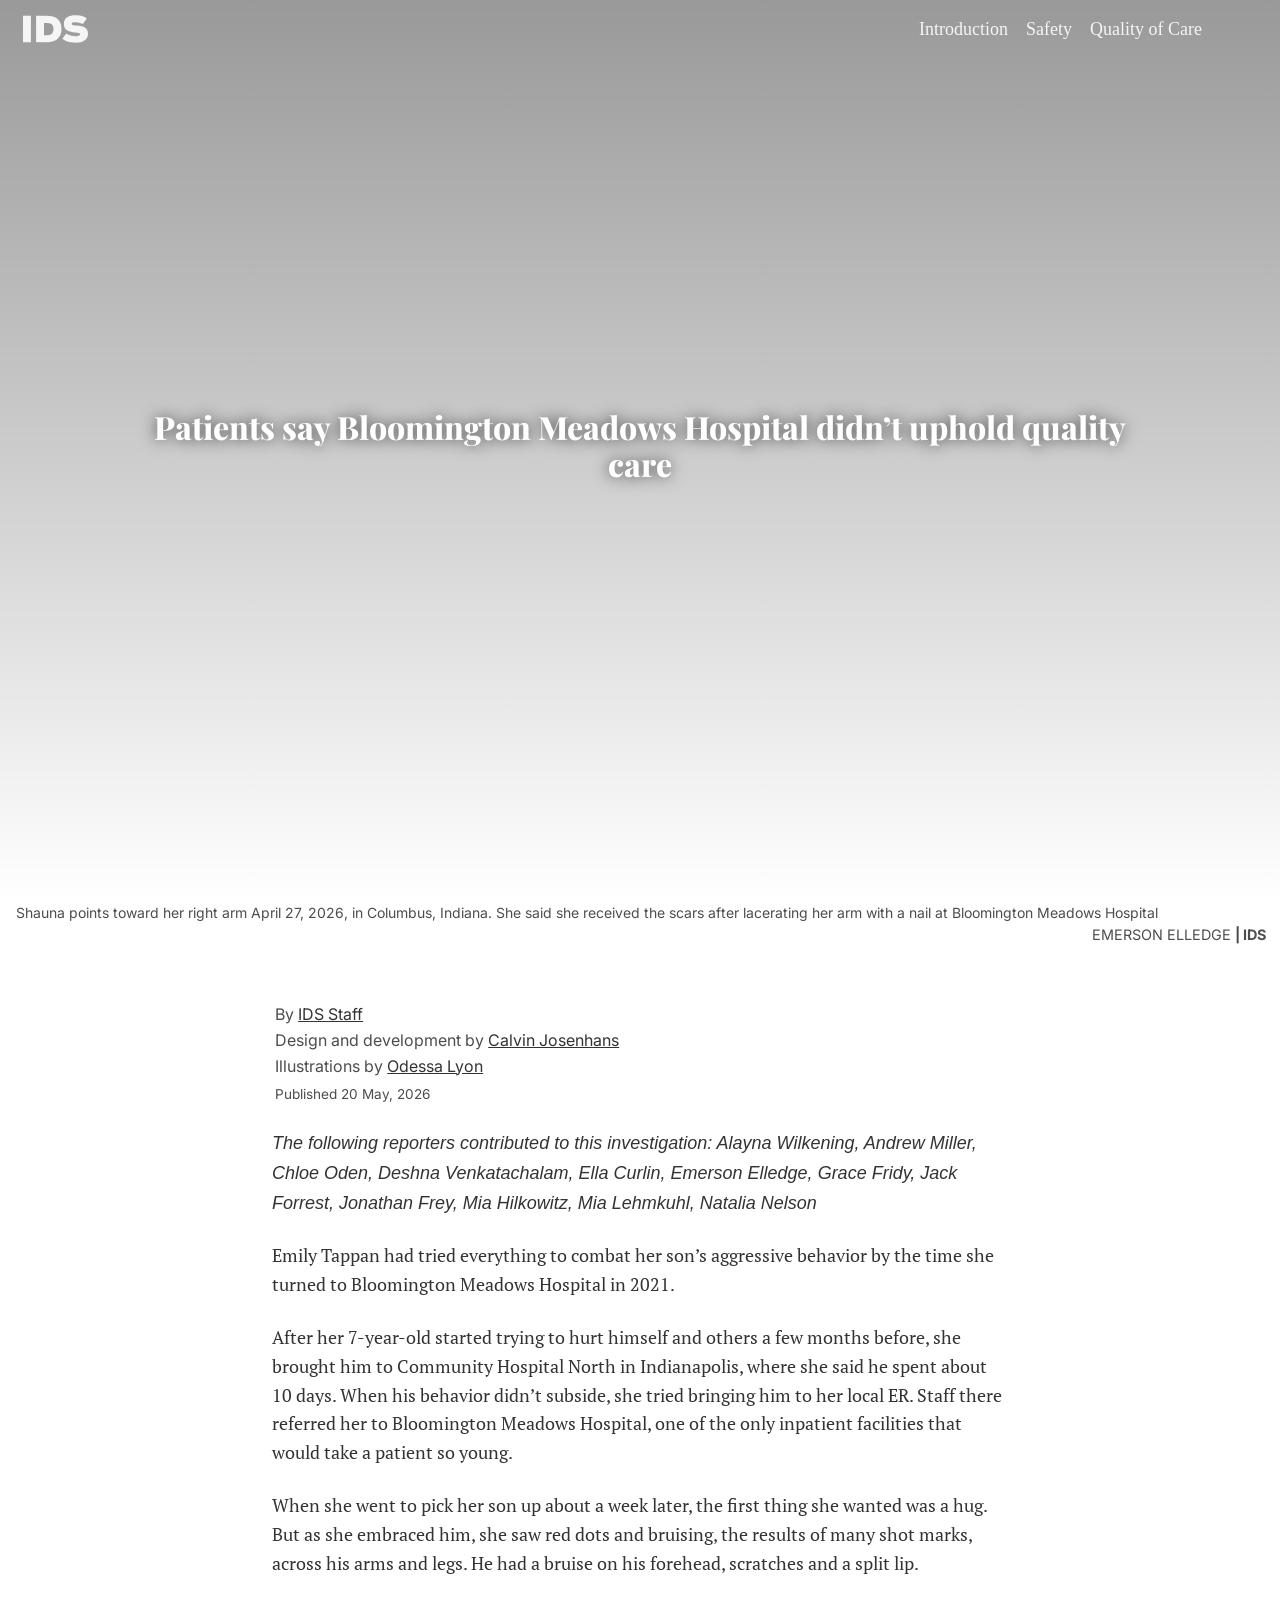
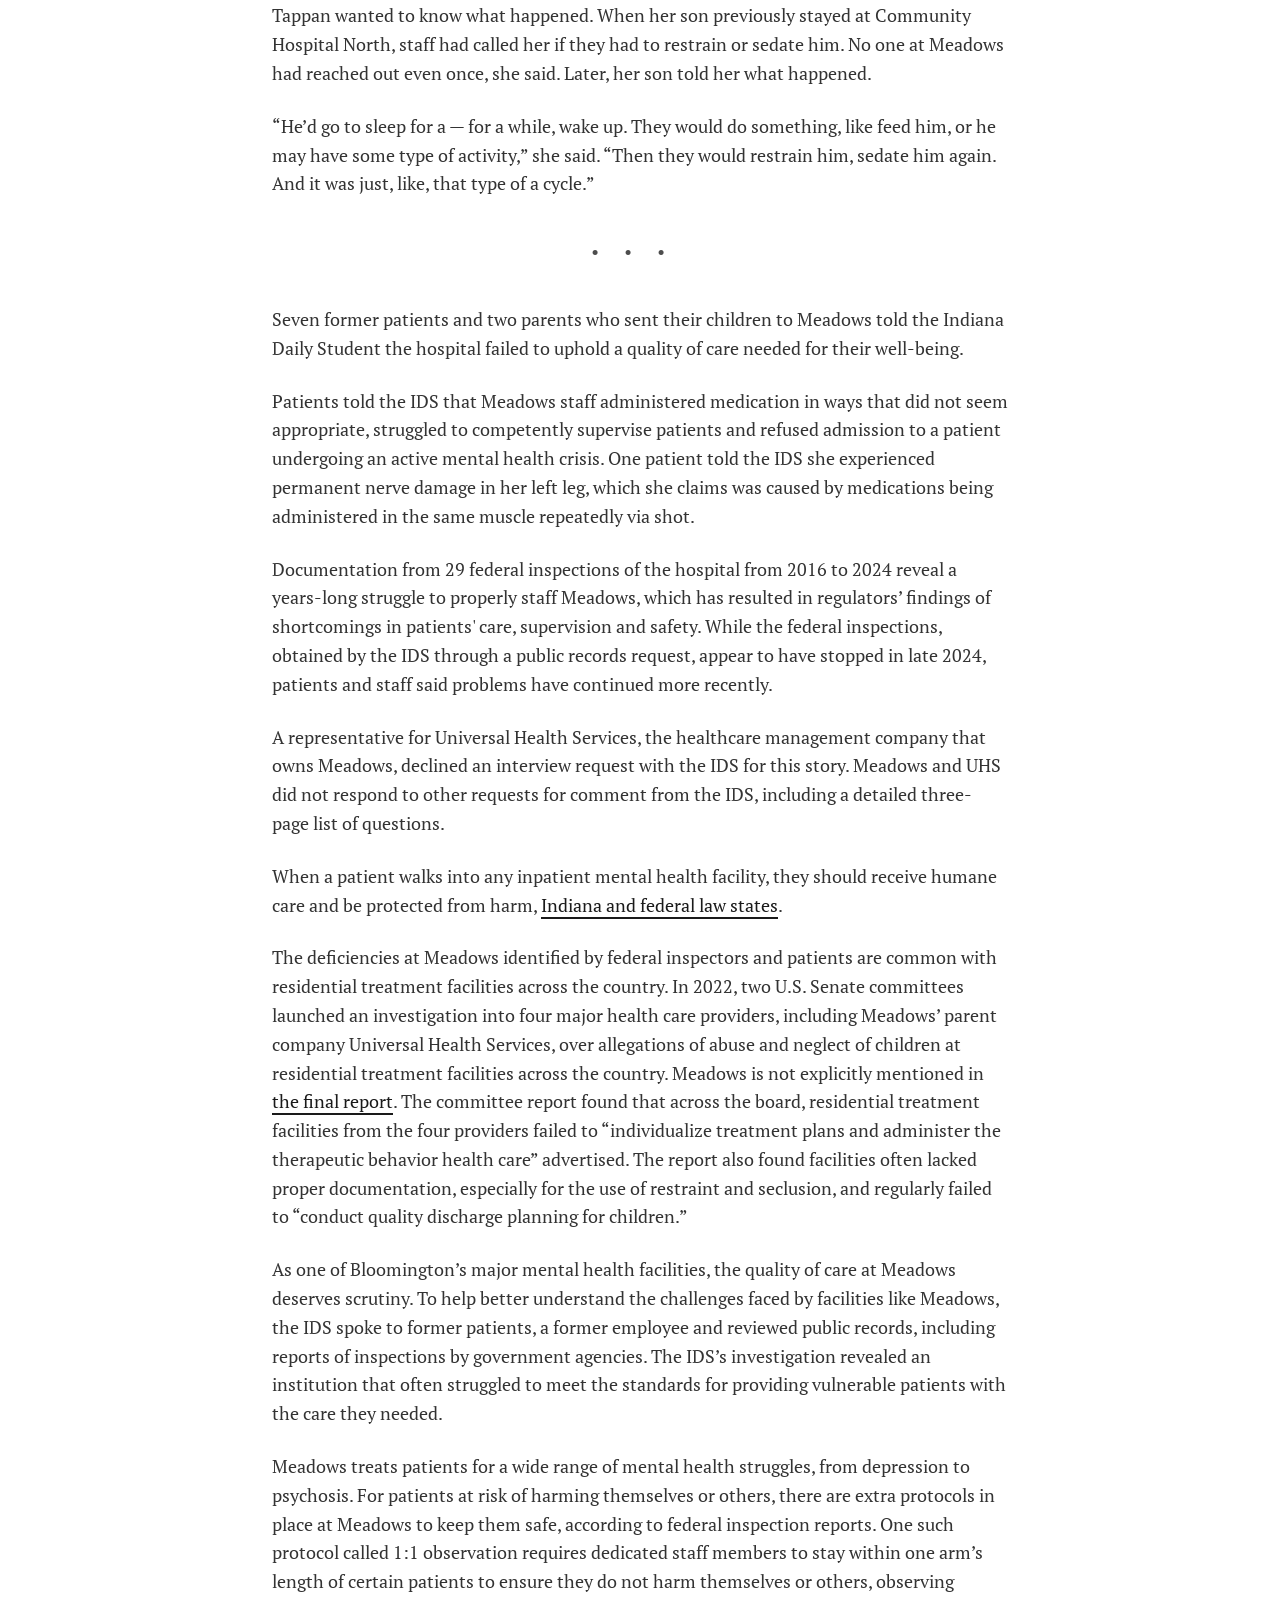
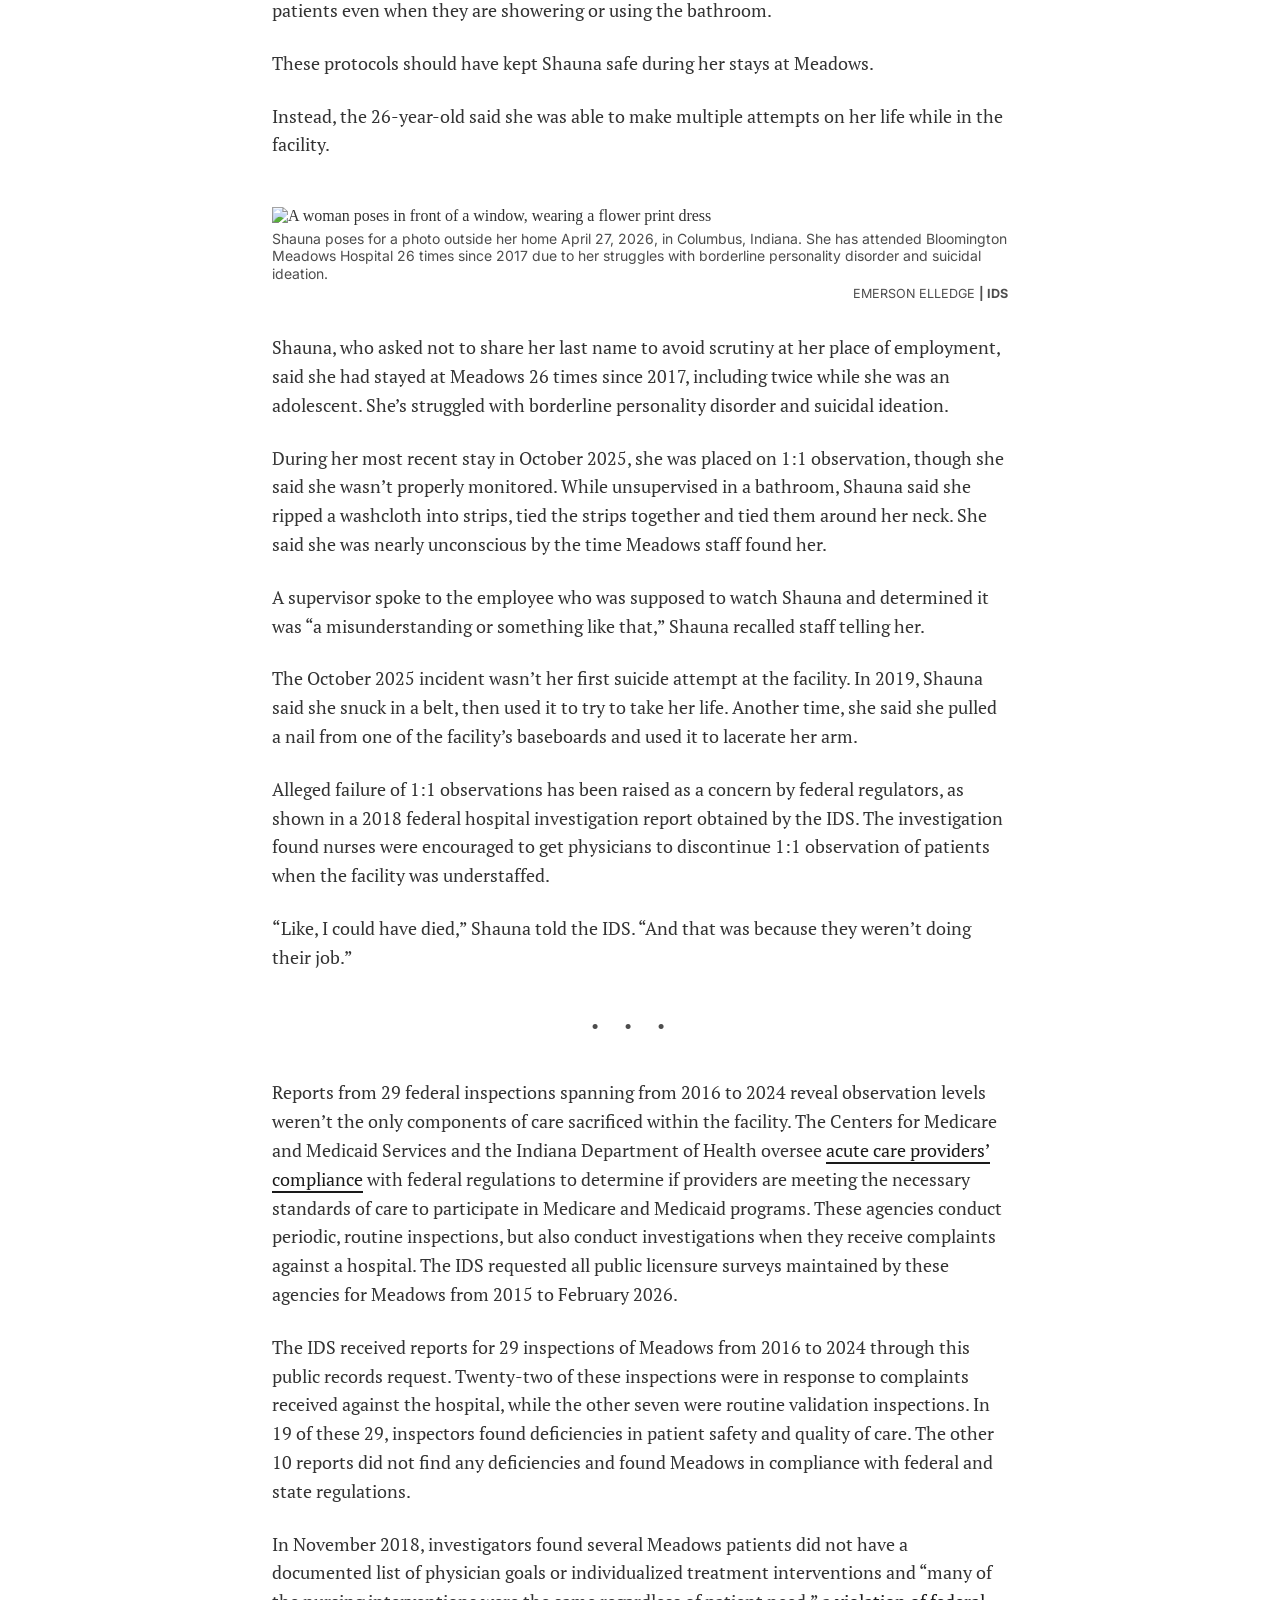
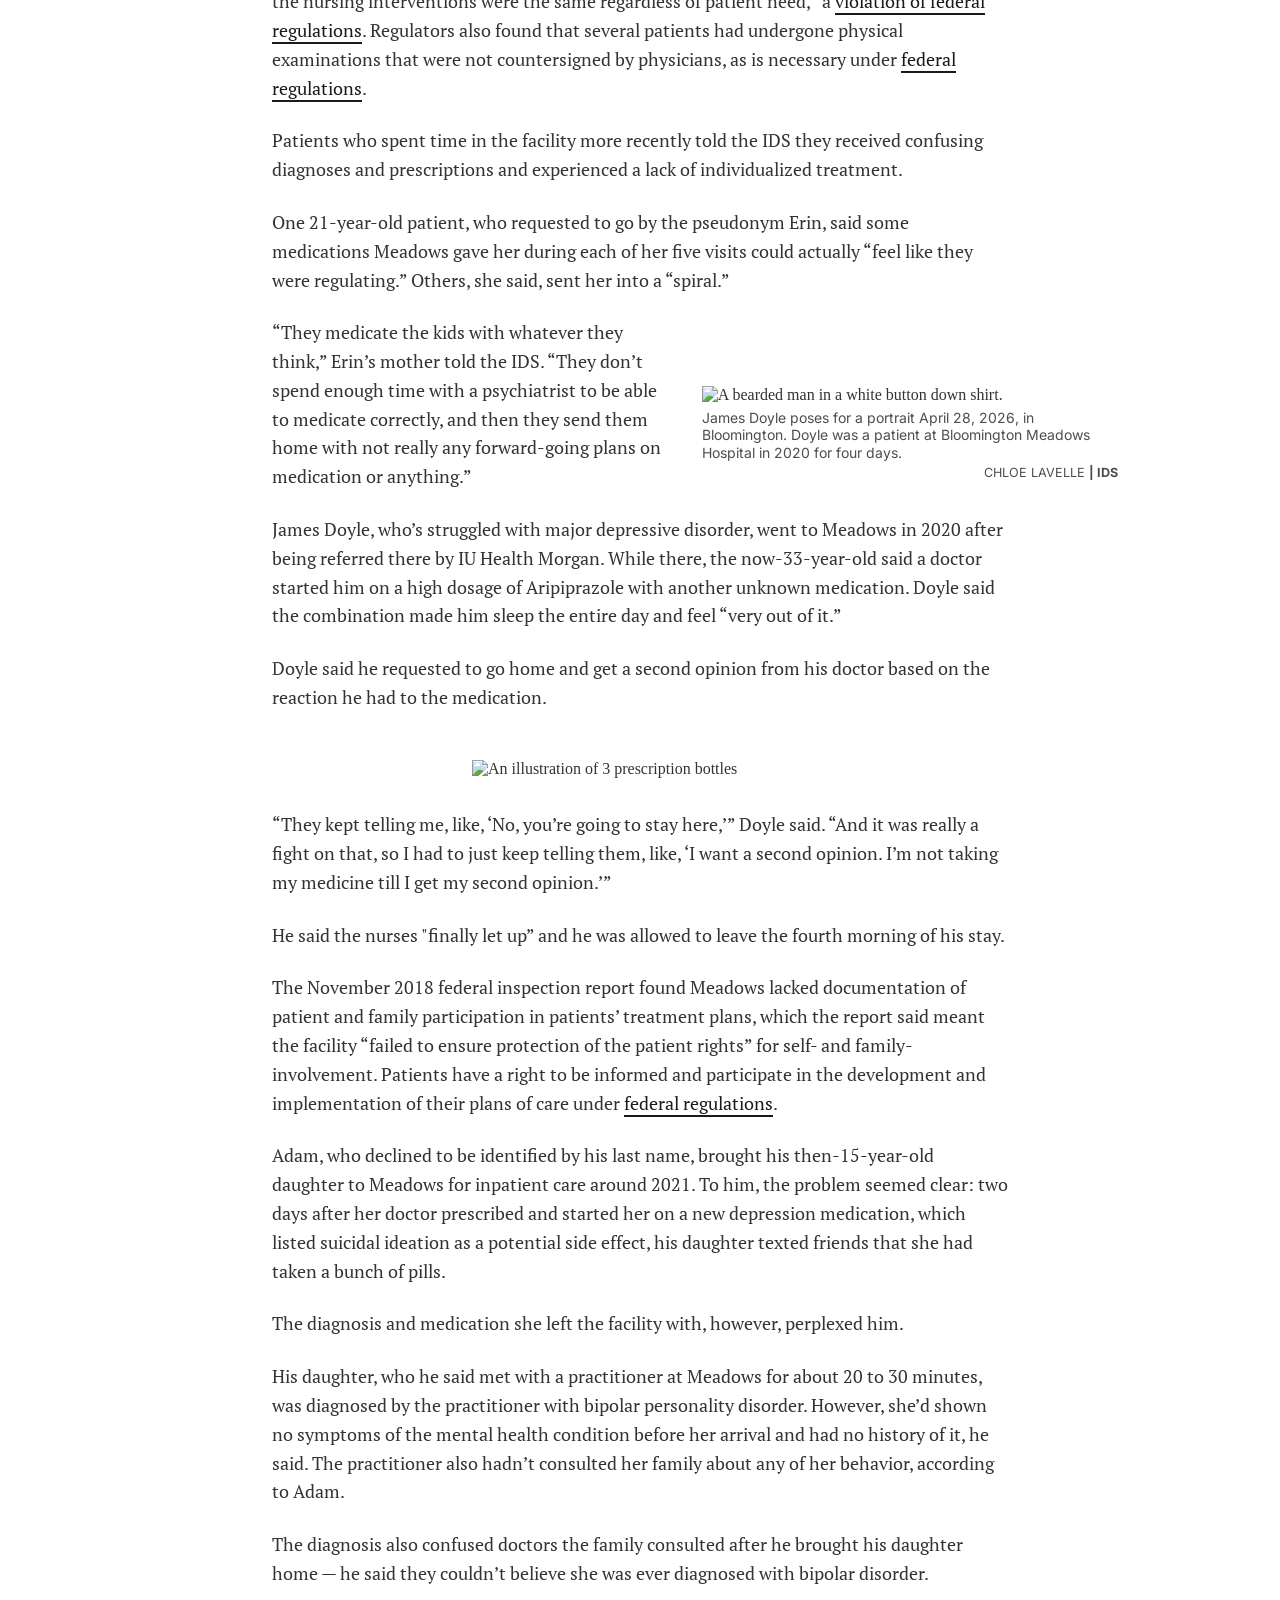
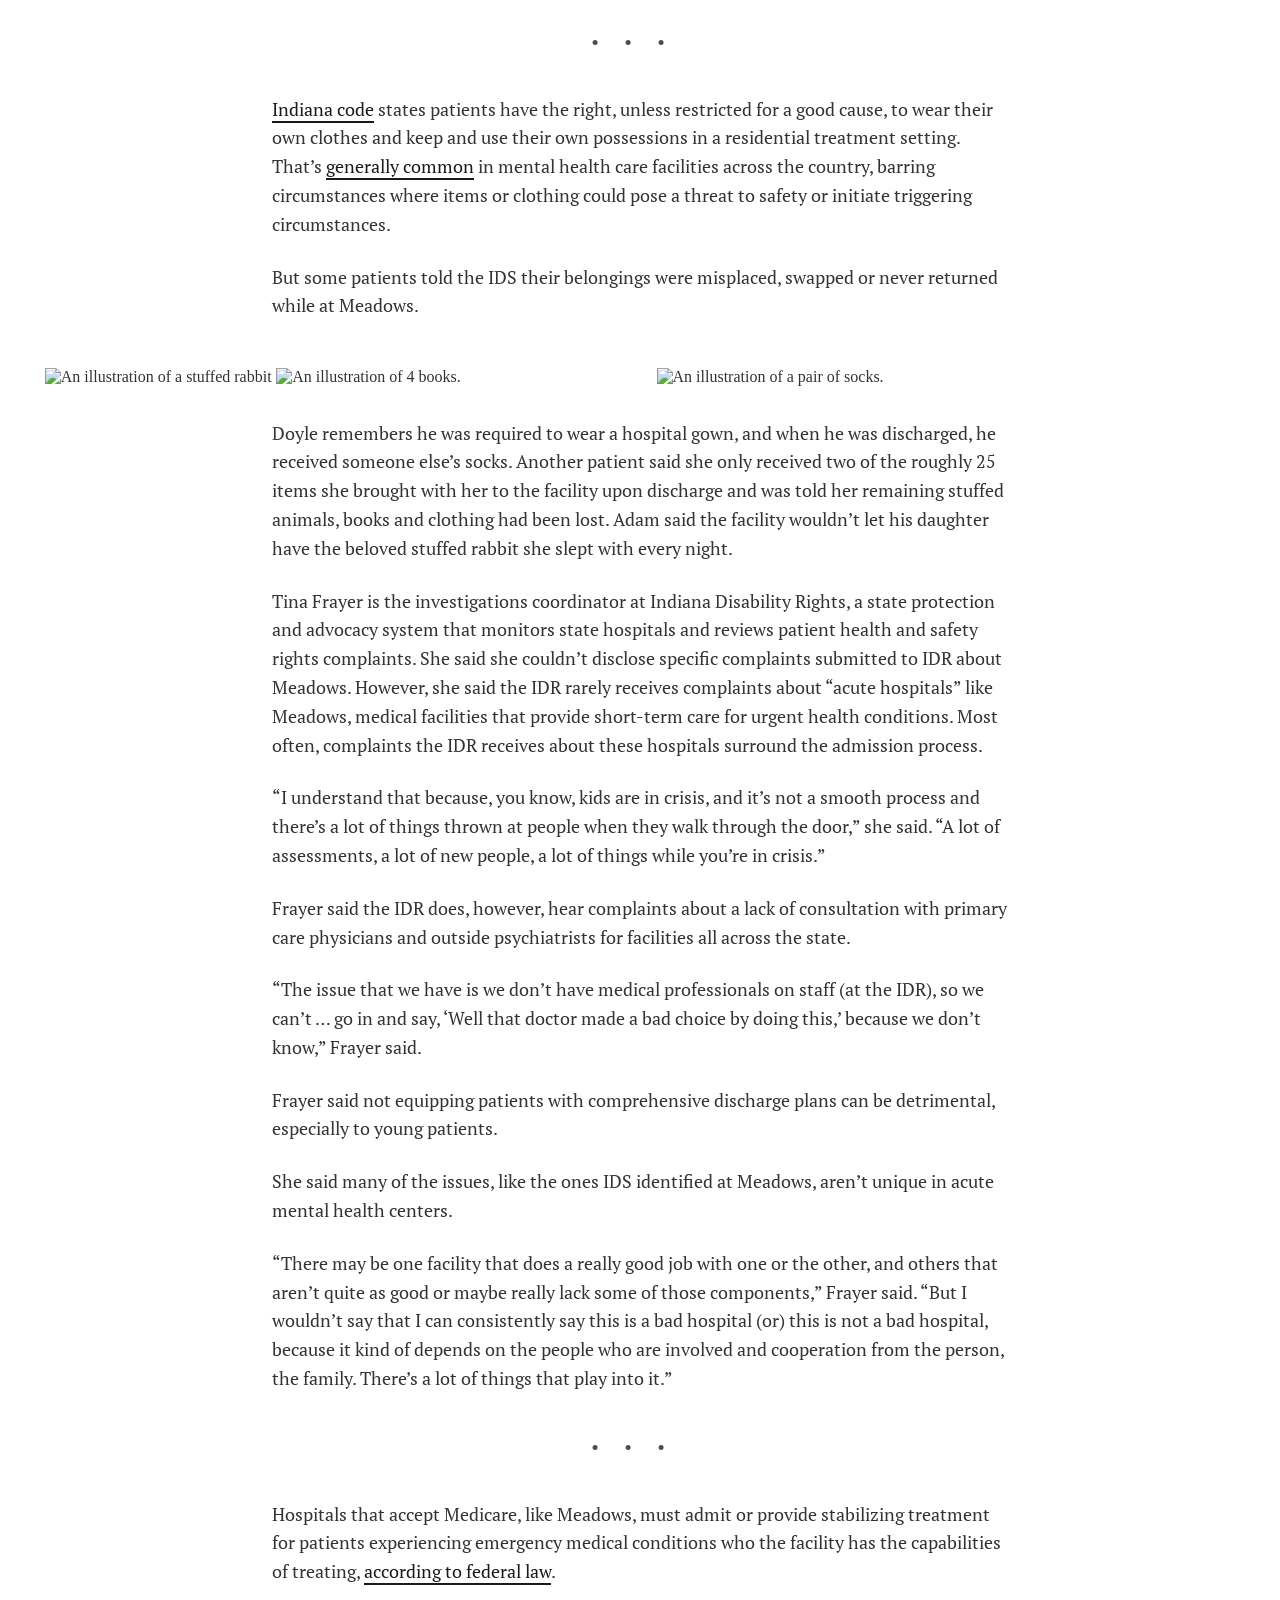
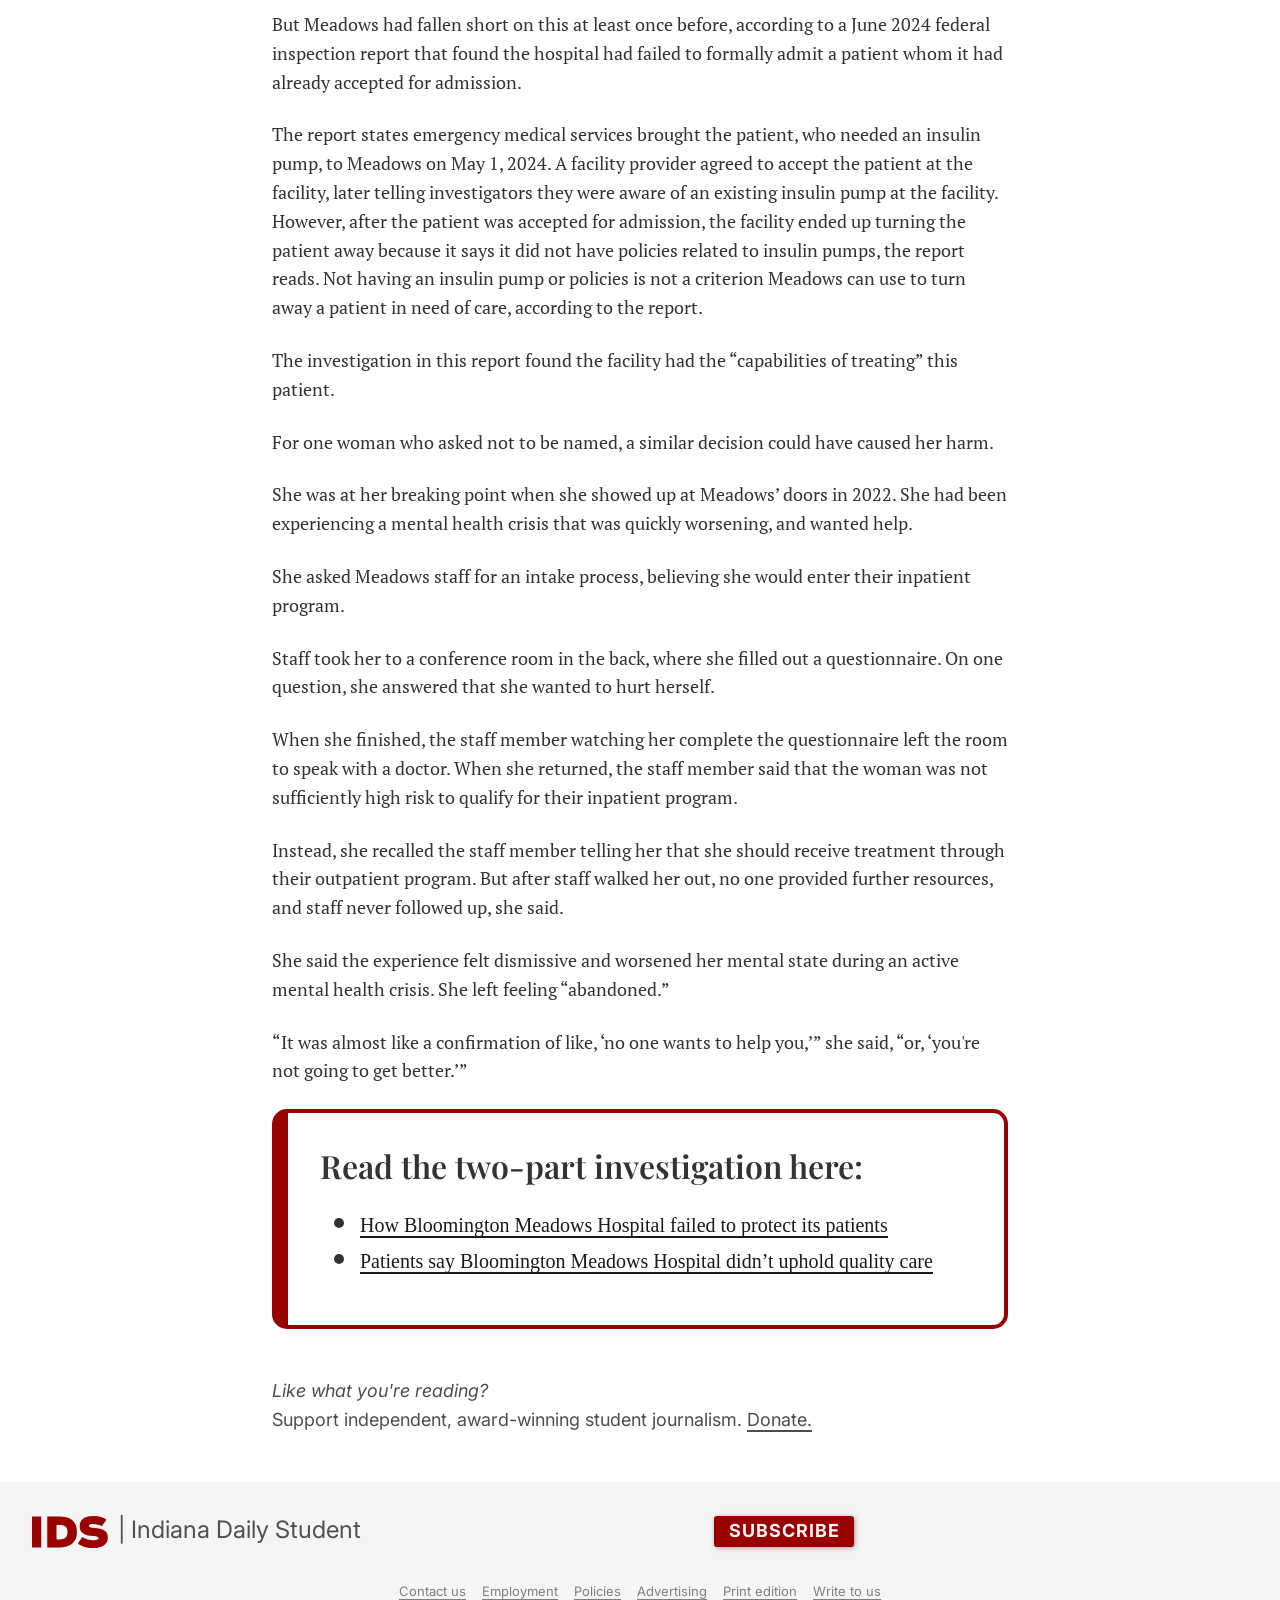
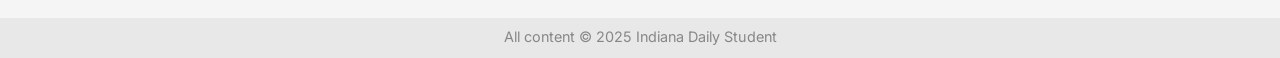
==== commit 09892049: "fixes" ====
--- a/quality-of-care.html
+++ b/quality-of-care.html
@@ -25,7 +25,7 @@
     <meta property="og:url"
         content="http://specials.idsnews.com/bloomington-meadows-hospital-jeopardize-safety-quality-care/quality-of-care.html" />
     <meta property="og:type" content="article" />
-    <meta property="og:title" content="Patients say Bloomington Meadows didn&rsquo;t uphold quality care" />
+    <meta property="og:title" content="Patients say Bloomington Meadows Hospital didn&rsquo;t uphold quality care" />
     <!-- TODO: headline -->
     <meta property="og:description"
         content="Former patients claimed the hospital didn&rsquo;t provide the quality care needed for their well-being." />
@@ -37,7 +37,7 @@
     <meta name="twitter:card" content="summary_large_image">
     <meta name="twitter:site" content="@idsnews">
     <meta name="twitter:creator" content="@idsnews">
-    <meta name="twitter:title" content="Patients say Bloomington Meadows didn&rsquo;t uphold quality care">
+    <meta name="twitter:title" content="Patients say Bloomington Meadows Hospital didn&rsquo;t uphold quality care">
     <!-- TODO: headline -->
     <meta name="twitter:description"
         content="Former patients claimed the hospital didn&rsquo;t provide the quality care needed for their well-being.">
@@ -142,7 +142,7 @@
         <!-- feel free to change this up — you don't need it to have data scroll speed, 
         doesn't have to be centered, doesn't have to be 2 lines, etc. (see header options in css directions for more inspo) -->
         <div class="headline-container">
-            <h1>Patients say Bloomington Meadows didn&rsquo;t uphold quality care</h1>
+            <h1>Patients say Bloomington Meadows Hospital didn&rsquo;t uphold quality care</h1>
             <!-- <h2 data-scroll-speed="3">IU graduate workers begin picketing for union recognition</h2> -->
         </div>
 
@@ -240,7 +240,7 @@
                     <img src="https://s3.amazonaws.com/snwceomedia/ids/ae743b2c-c640-4511-8b9e-bad078f2a76e.sized-1000x1000.jpg"
                         alt="A woman poses in front of a window, wearing a flower print dress">
                     <figcaption>Shauna poses for a photo outside her home April 27, 2026, in Columbus, Indiana. She
-                        attended Bloomington Meadows Hospital 26 times since 2017 due to her struggles with borderline
+                        has attended Bloomington Meadows Hospital 26 times since 2017 due to her struggles with borderline
                         personality disorder and suicidal ideation.
                         <p class="credit">Emerson Elledge <b>| IDS</b></p>
                     </figcaption>
@@ -460,7 +460,7 @@
                                 </a>
                             </li>
                             <li class="current">
-                                <a href="./quality-of-care.html">Patients say Bloomington Meadows didn’t uphold quality
+                                <a href="./quality-of-care.html">Patients say Bloomington Meadows Hospital didn’t uphold quality
                                     care</a>
                             </li>
                         </ul>
@@ -530,7 +530,7 @@
         const data = {
             "url": "bloomington-meadows-hospital-jeopardize-safety-quality-care/quality-of-care.html",
             "slug": "",
-            "headline": "Patients say Bloomington Meadows didn&rsquo;t uphold quality care",
+            "headline": "Patients say Bloomington Meadows Hospital didn&rsquo;t uphold quality care",
             "title": "Quality of Care | Bloomington Meadows",
         }
 
--- a/css/style.css
+++ b/css/style.css
@@ -51,7 +51,7 @@
 .story-nav-links .current {
   /* text-decoration: none; */
   /* border: none; */
-  list-style: thumbs;
+  /* list-style: thumbs; */
 }
 
 .story-nav-links li {
@@ -71,6 +71,11 @@
 
 .grid-3 {
   display: flex;
+  img {
+    max-width: 100%;  /* Keeps it from exceeding container width */
+    height: auto;     /* Maintains aspect ratio while resizing */
+    min-width: 0;     /* Overrides the default 'min-width: auto' that prevents shrinking */
+  }
 }
 
 
